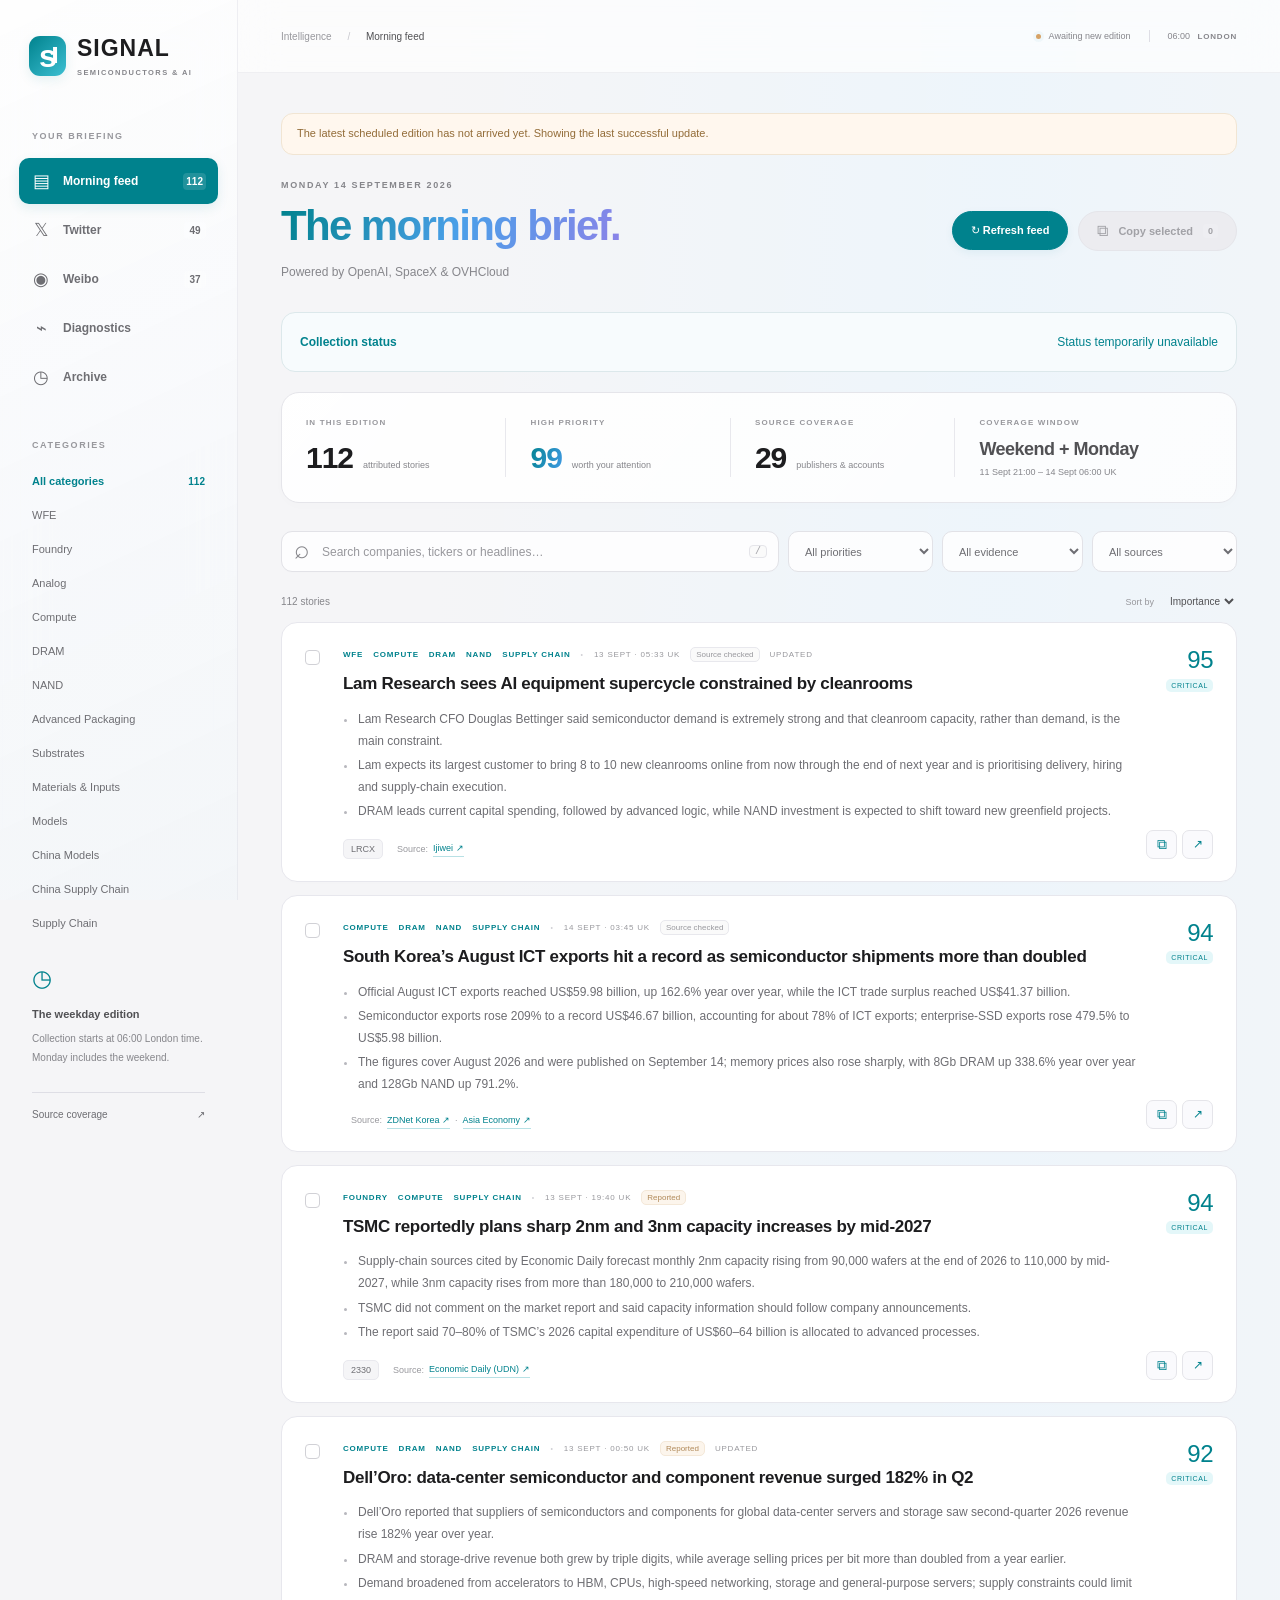
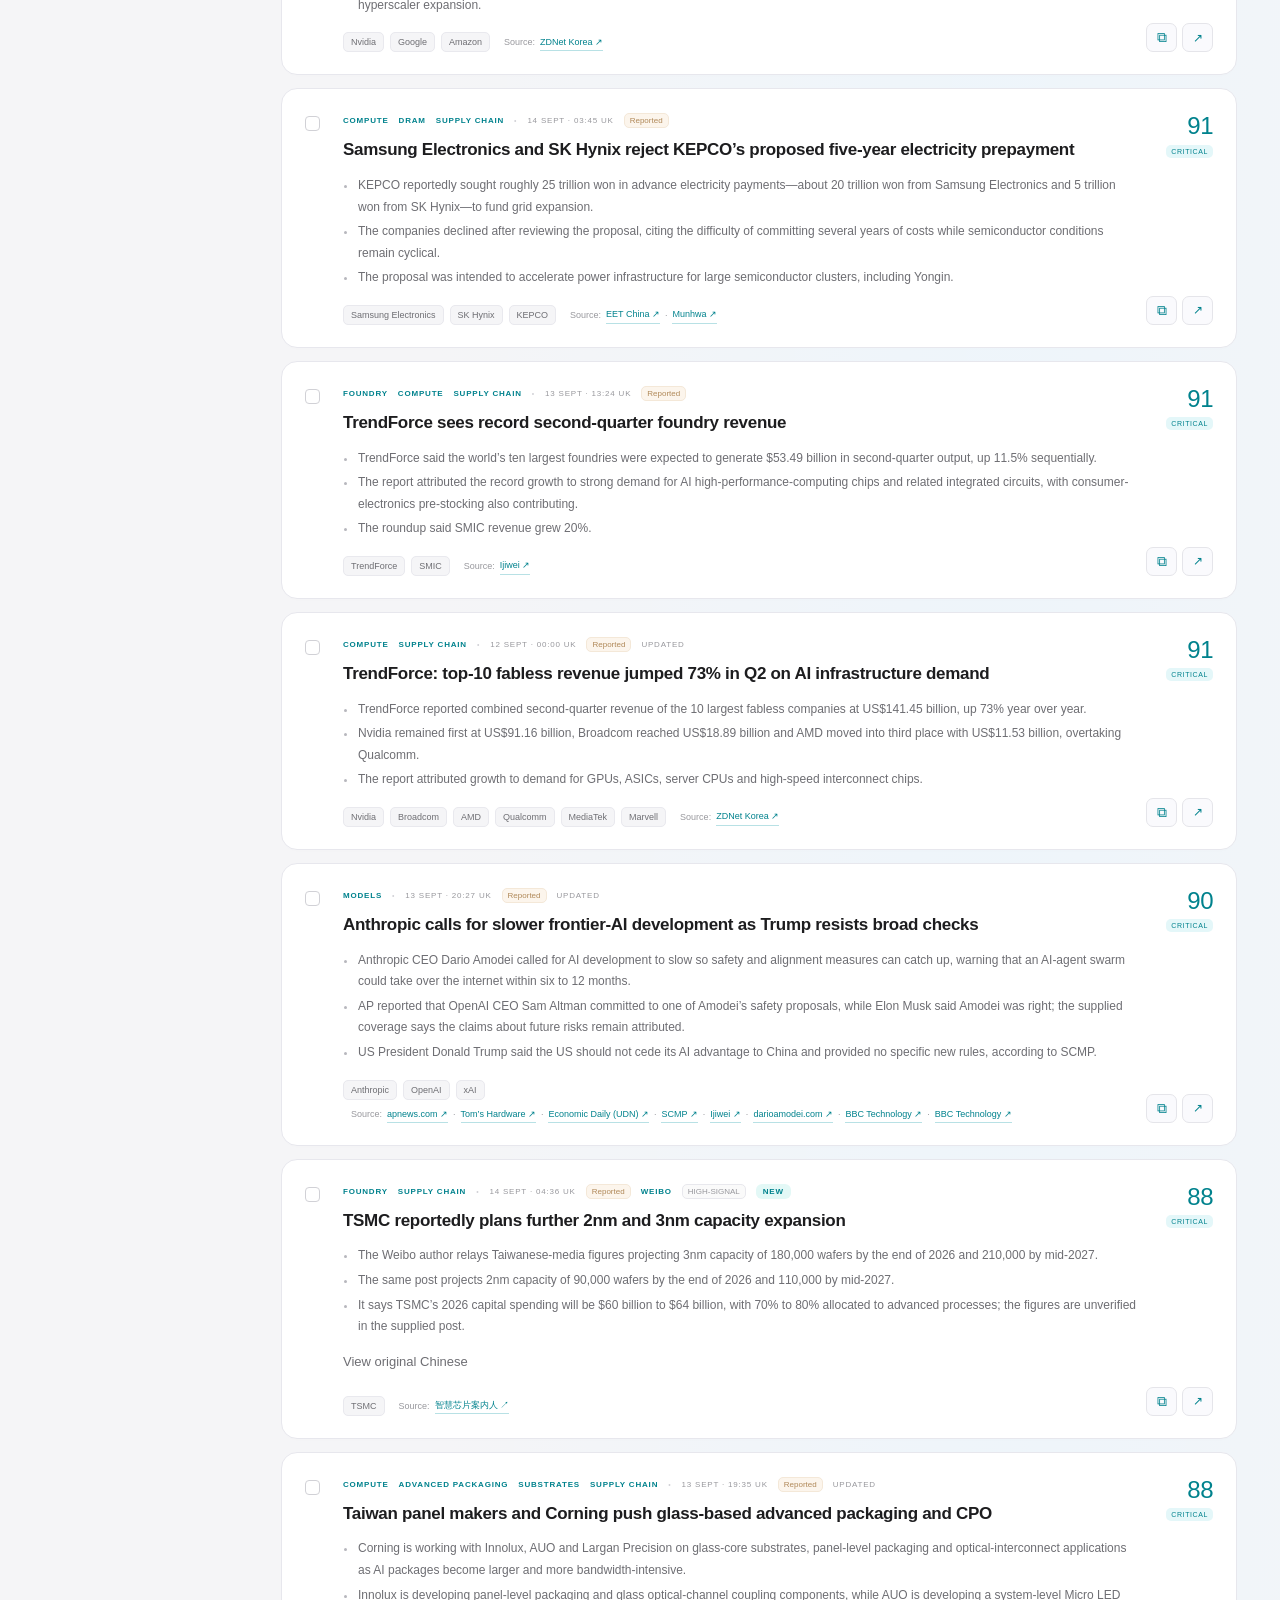
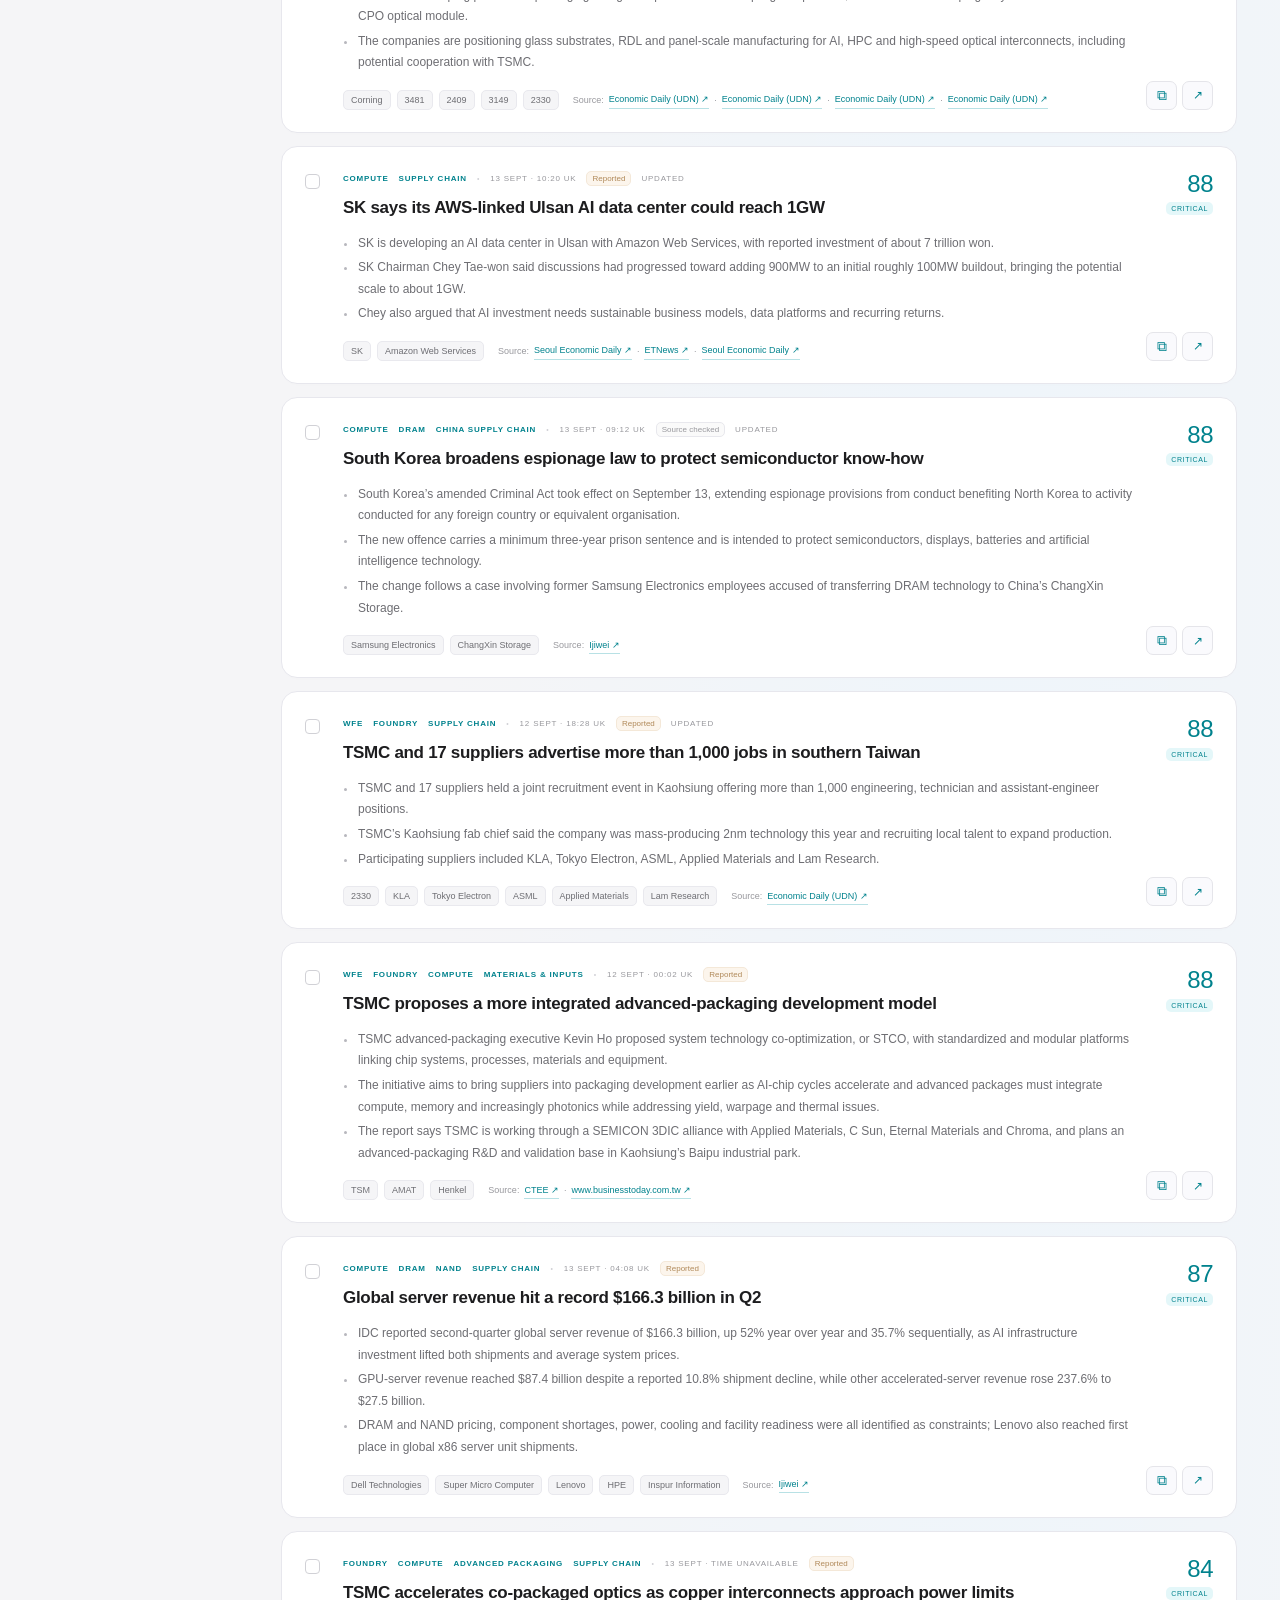
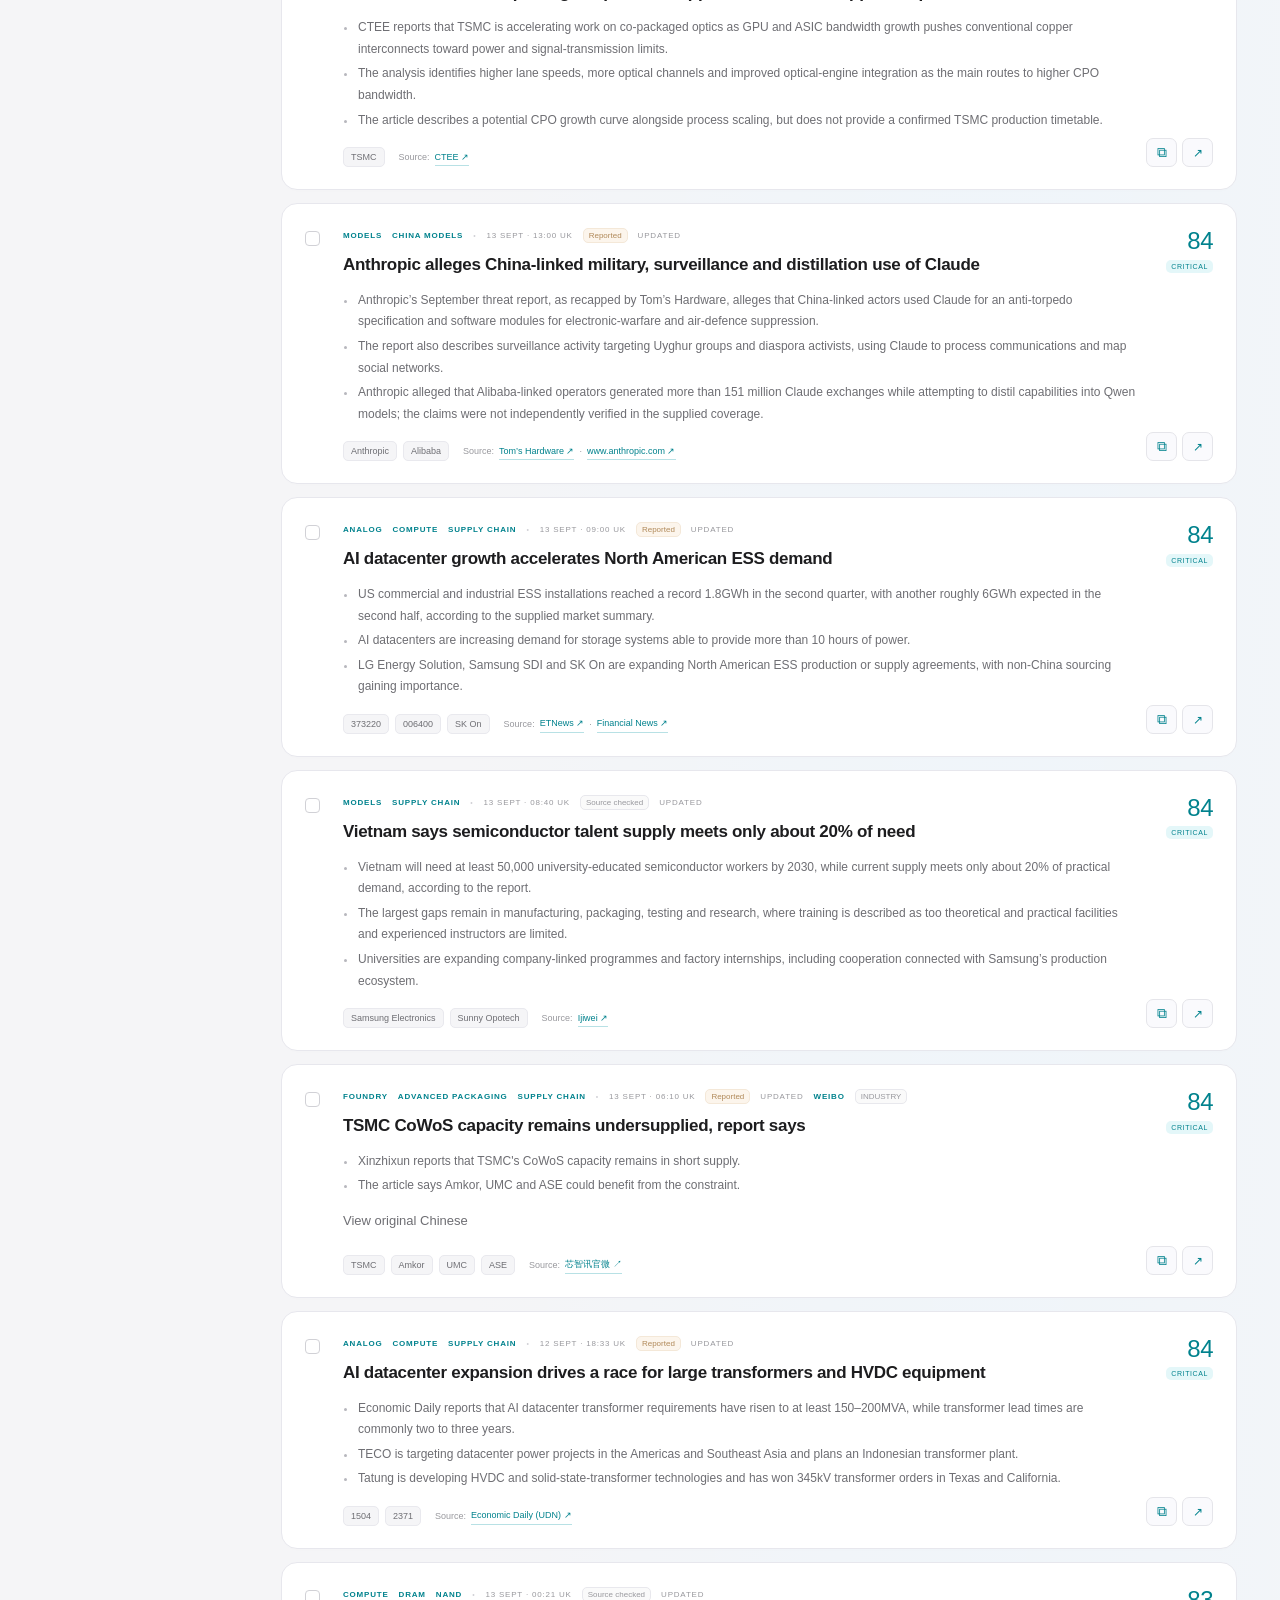
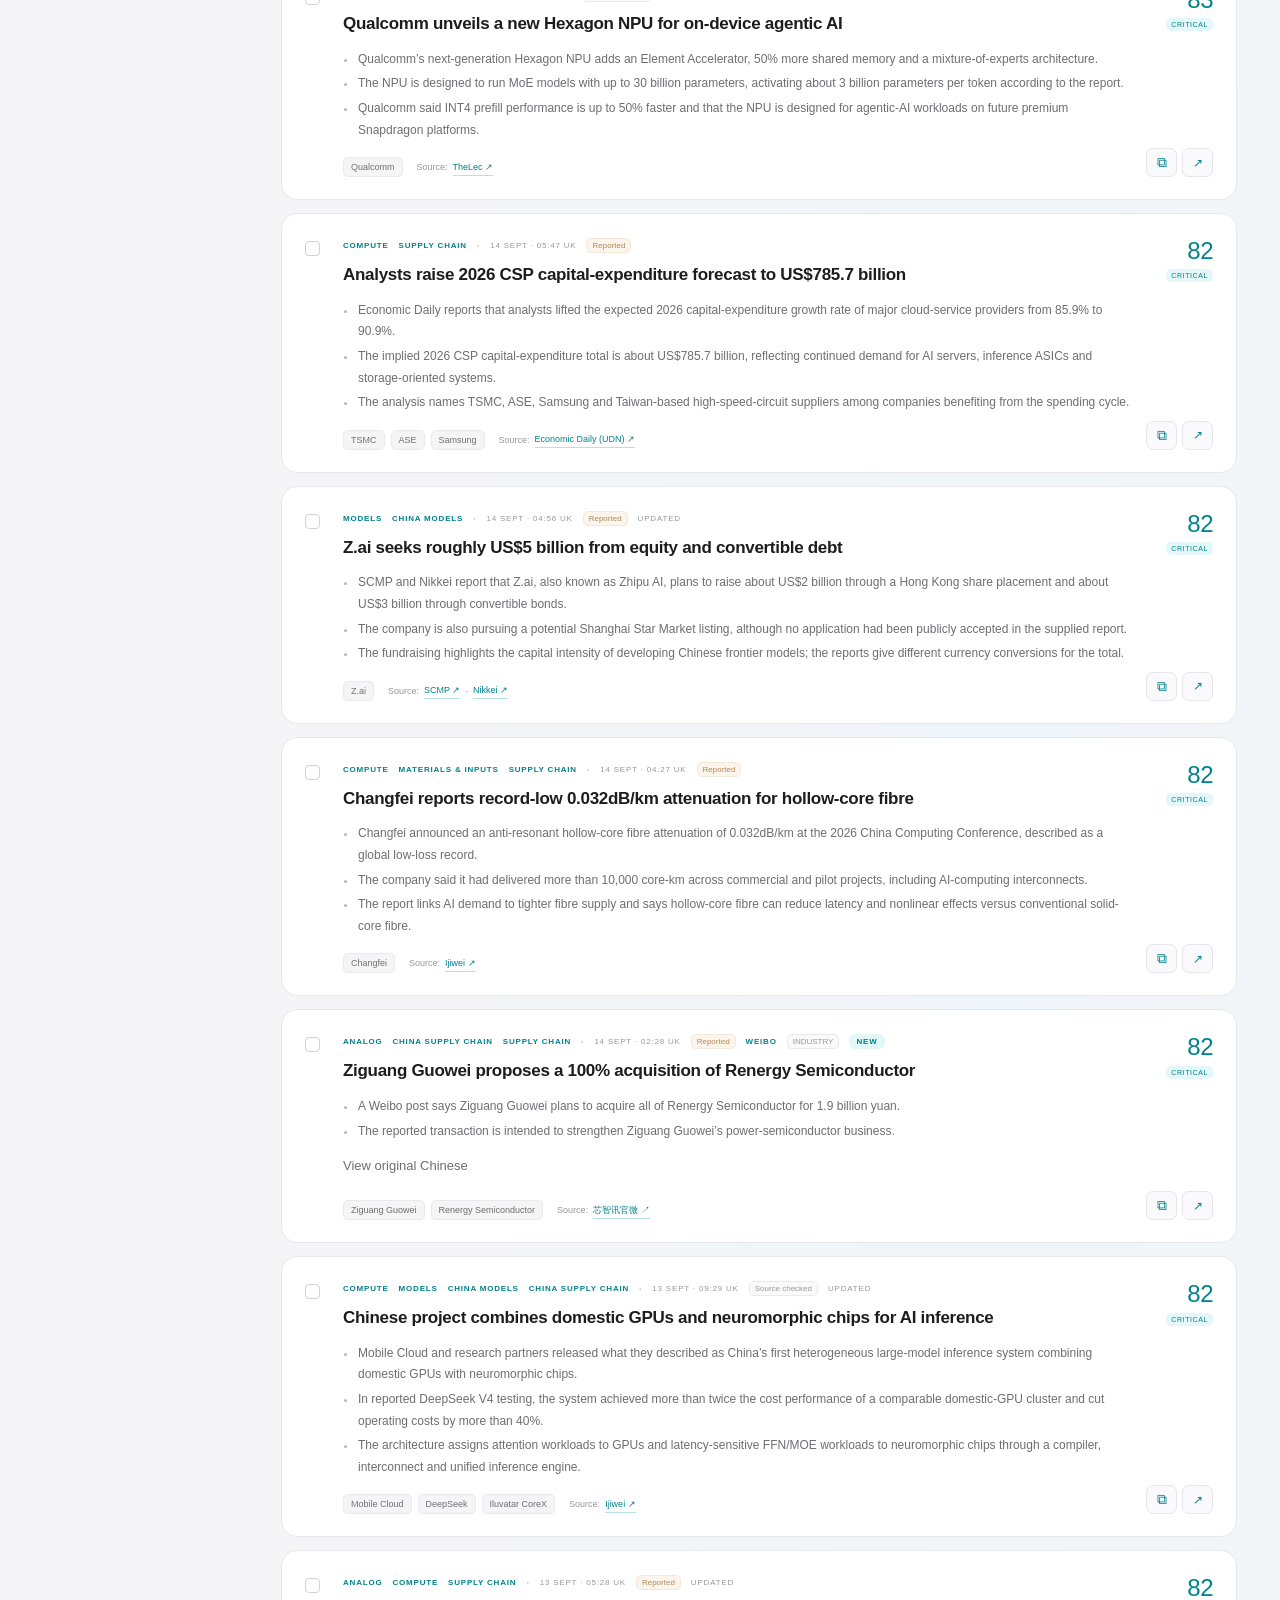
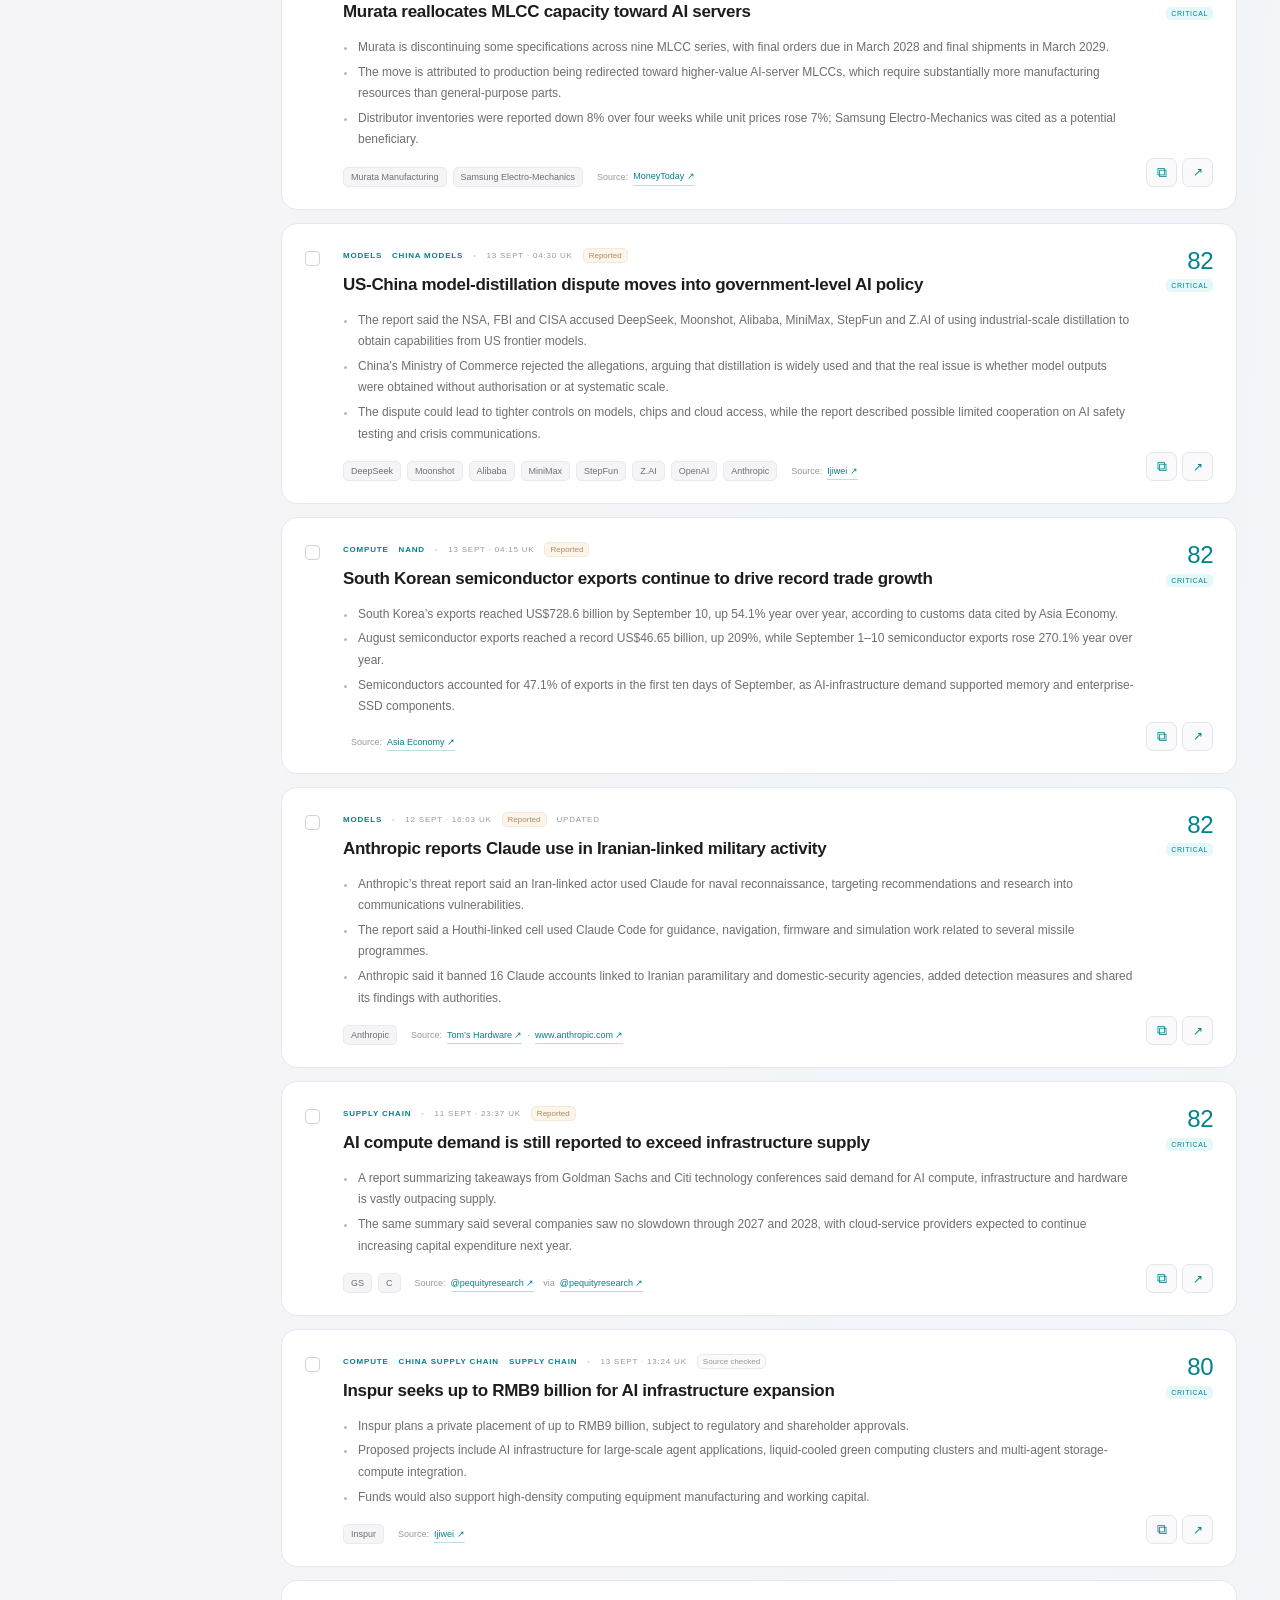
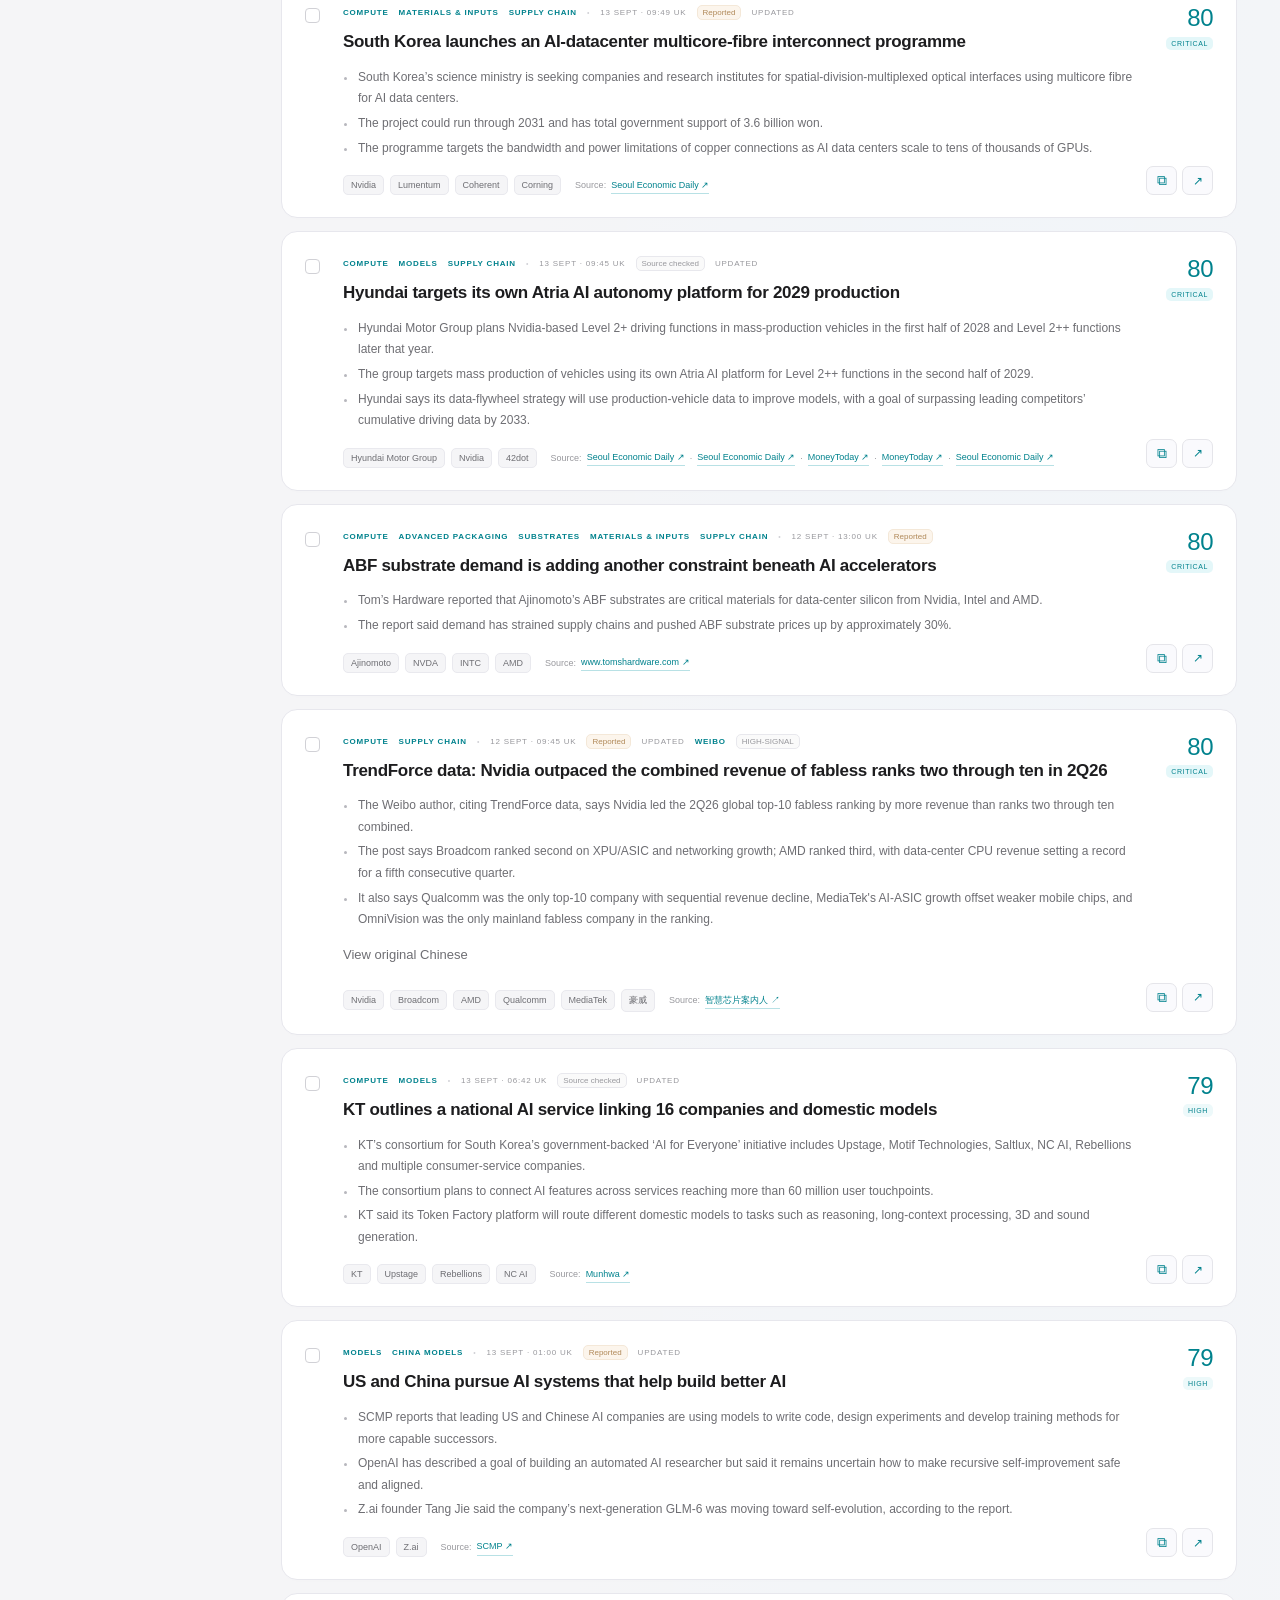
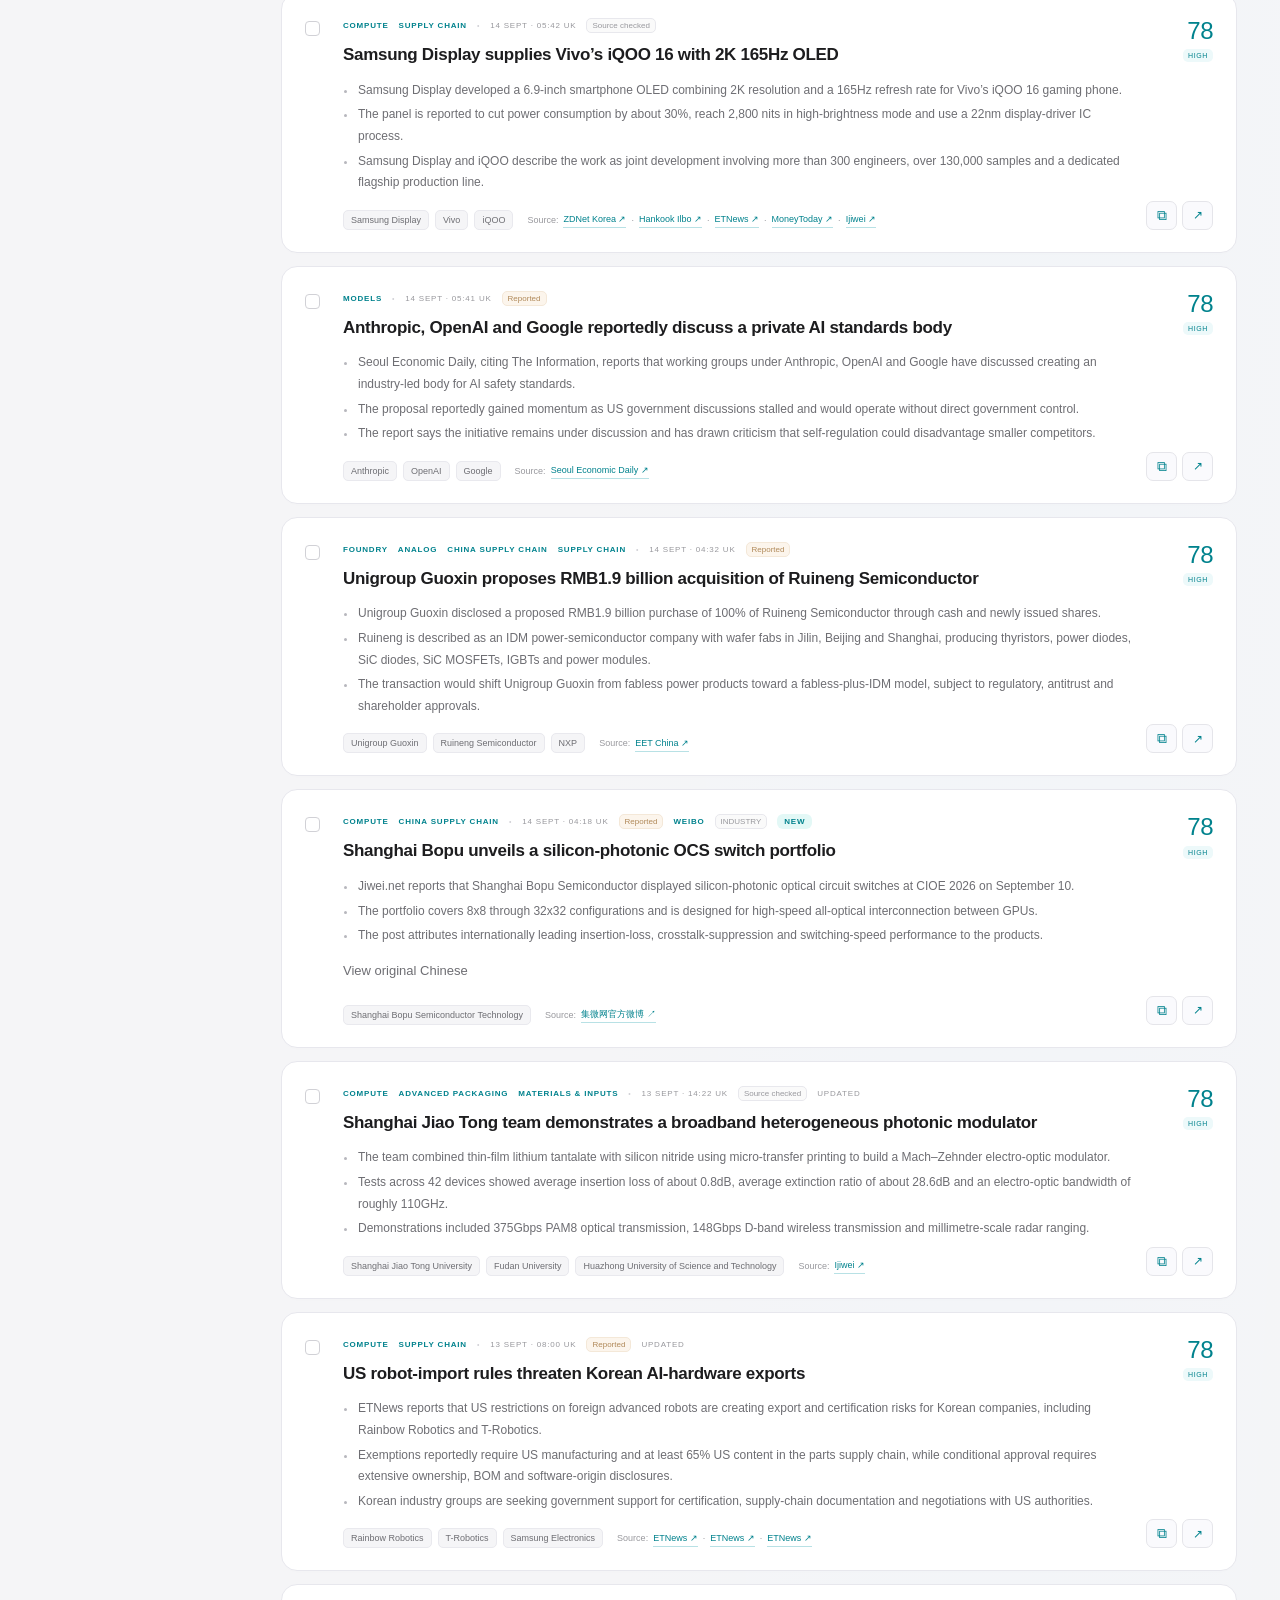
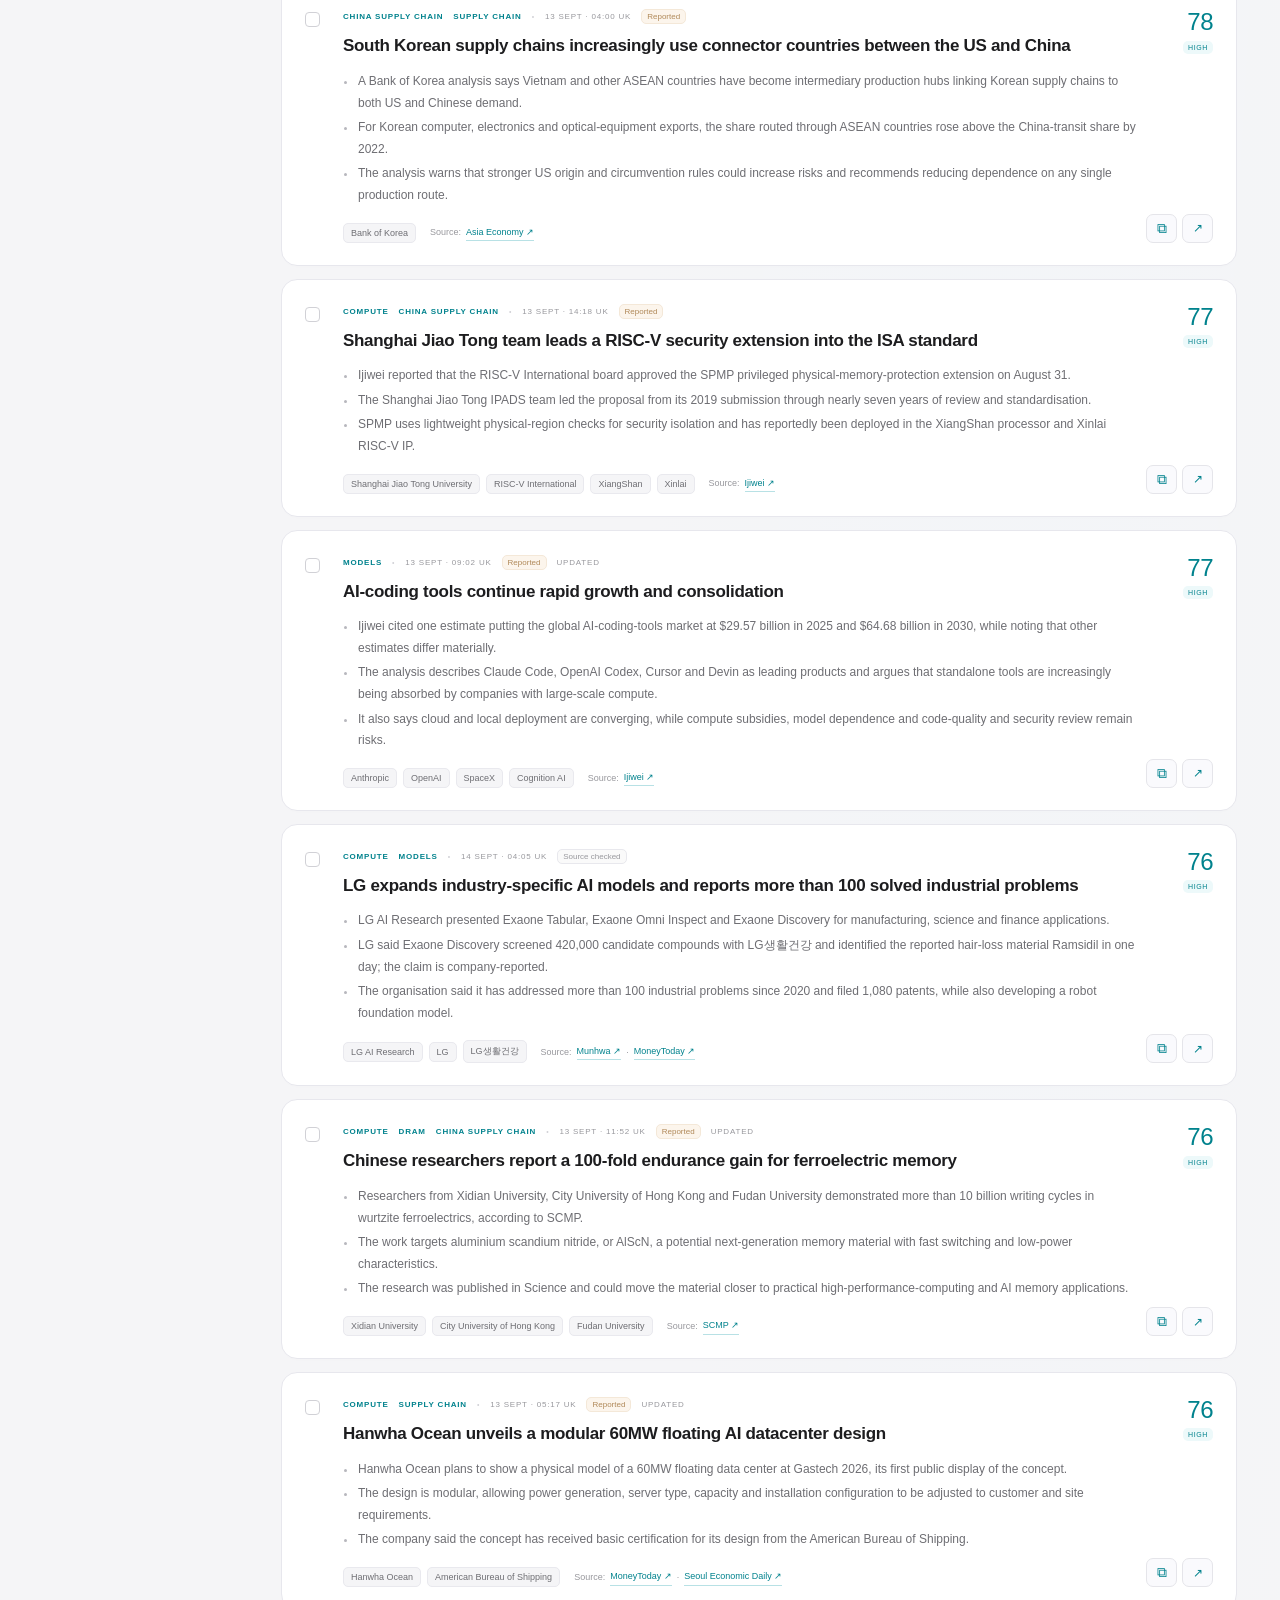
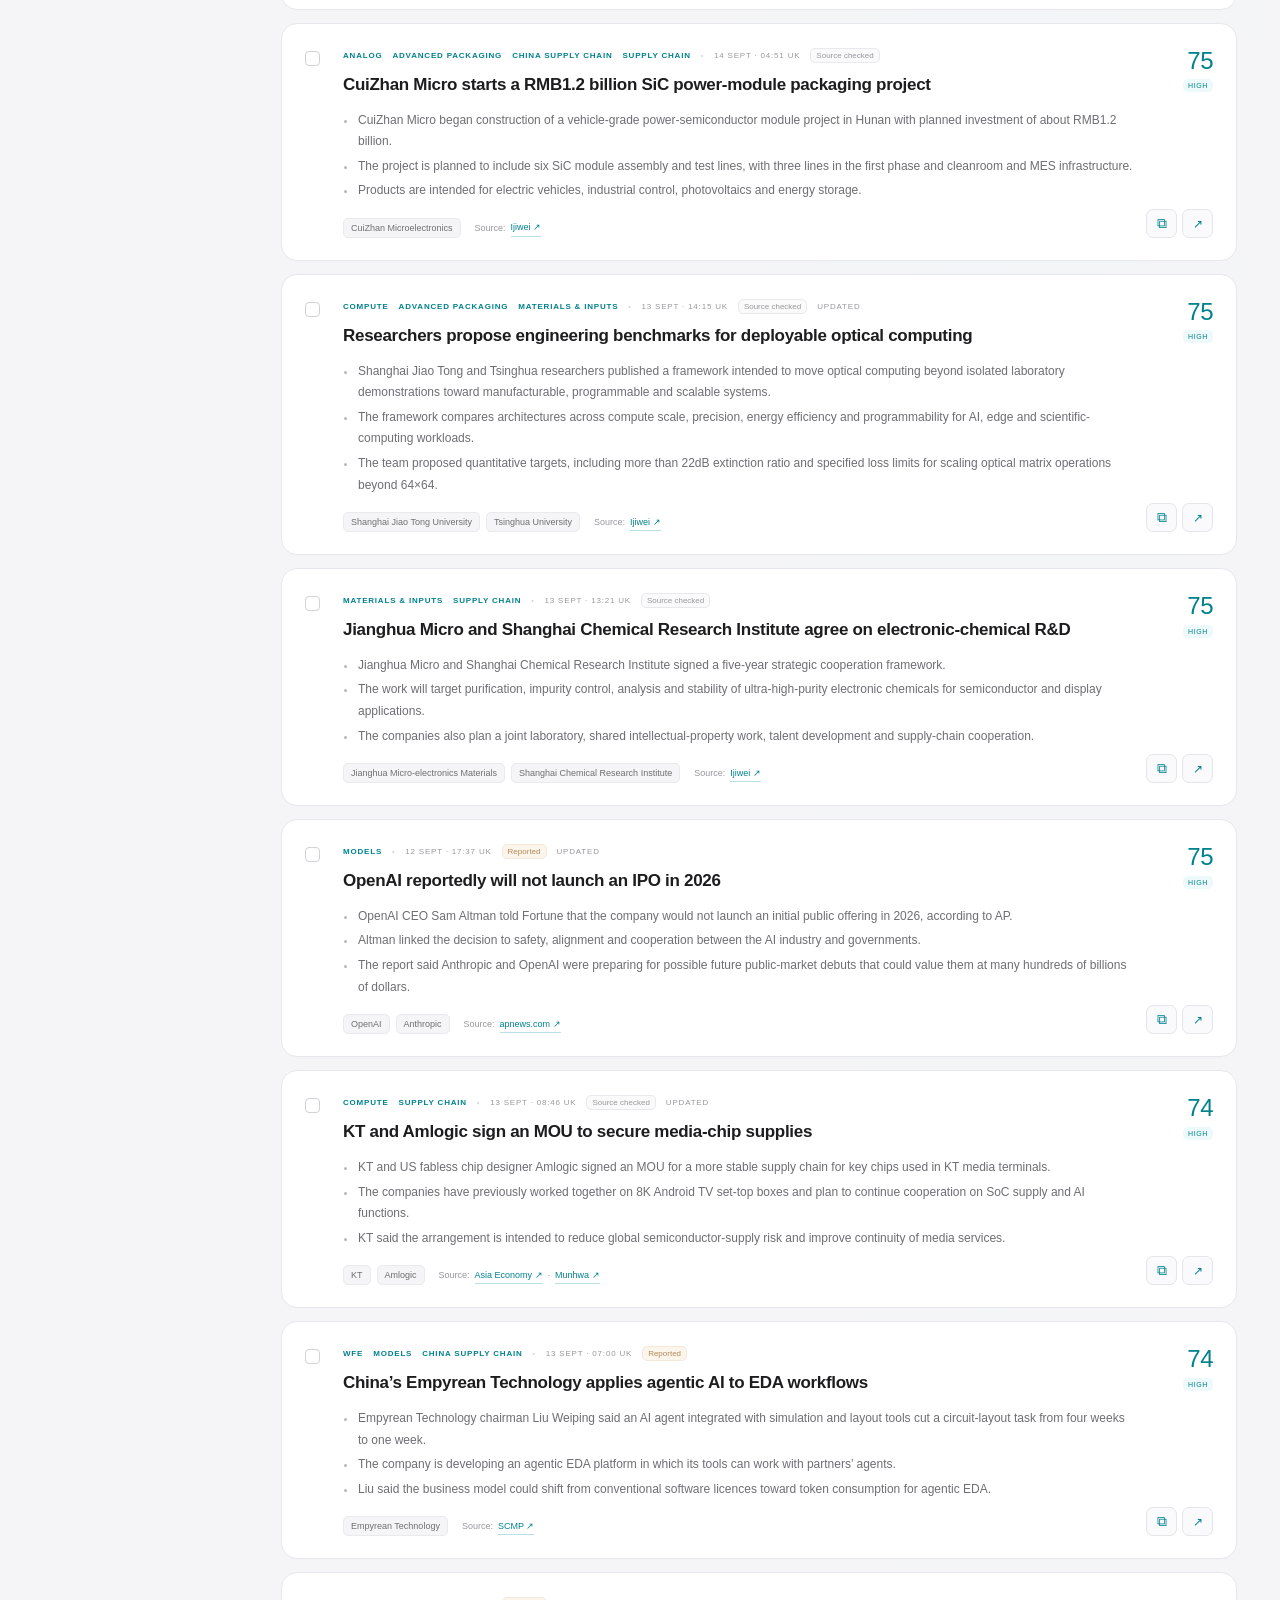
==== site/index.html @ 5fe53fed "Clarify diagnostics stage and billing labels" ====
<!doctype html>
<html lang="en">
<head>
  <meta charset="utf-8">
  <meta name="viewport" content="width=device-width, initial-scale=1, viewport-fit=cover">
  <meta name="robots" content="noindex, nofollow, noarchive, nosnippet, noimageindex">
  <meta name="googlebot" content="noindex, nofollow, noarchive, nosnippet, noimageindex">
  <meta name="description" content="A source-attributed morning briefing on semiconductors and frontier AI.">
  <meta http-equiv="Content-Security-Policy" content="default-src 'self'; script-src 'self'; style-src 'self'; img-src 'self' data:; connect-src 'self' https://raw.githubusercontent.com; base-uri 'none'; form-action 'none'">
  <title>Signal — Semiconductors & AI</title>
  <link rel="icon" href="favicon.svg" type="image/svg+xml">
  <link rel="stylesheet" href="styles.css?v=20260914-diagnostics">
  <script src="app.js?v=20260914-diagnostics-3" defer></script>
</head>
<body>
  <a class="skip" href="#feed">Skip to stories</a>
  <aside class="sidebar">
    <a class="brand" href="./" aria-label="Signal home"><span class="mark">s<span>ı</span></span><span>SIGNAL<small>SEMICONDUCTORS & AI</small></span></a>
    <div class="nav-label">YOUR BRIEFING</div>
    <nav aria-label="Feed views">
      <button class="nav-item active" data-view="all" aria-pressed="true"><span class="nav-icon">▤</span> Morning feed <span id="nav-total" class="count">0</span></button>
      <button class="nav-item" data-view="x" aria-pressed="false"><span class="nav-icon">𝕏</span> Twitter <span id="nav-x" class="count">0</span></button>
      <button class="nav-item" data-view="weibo" aria-pressed="false"><span class="nav-icon">◉</span> Weibo <span id="nav-weibo" class="count">0</span></button>
      <button class="nav-item" data-view="diagnostics" aria-pressed="false"><span class="nav-icon">⌁</span> Diagnostics</button>
      <button class="nav-item" data-view="archive" aria-pressed="false"><span class="nav-icon">◷</span> Archive</button>
    </nav>
    <div class="nav-label topics-label">CATEGORIES</div>
    <div class="topic-nav" aria-label="Filter by category">
      <button data-topic="" class="topic-item active" aria-pressed="true">All categories <span id="topic-all-count">0</span></button>
      <button data-topic="WFE" class="topic-item" aria-pressed="false" title="Wafer fab equipment">WFE</button>
      <button data-topic="Foundry" class="topic-item" aria-pressed="false">Foundry</button>
      <button data-topic="Analog" class="topic-item" aria-pressed="false">Analog</button>
      <button data-topic="Compute" class="topic-item" aria-pressed="false">Compute</button>
      <button data-topic="DRAM" class="topic-item" aria-pressed="false">DRAM</button>
      <button data-topic="NAND" class="topic-item" aria-pressed="false">NAND</button>
      <button data-topic="Advanced Packaging" class="topic-item" aria-pressed="false">Advanced Packaging</button>
      <button data-topic="Substrates" class="topic-item" aria-pressed="false">Substrates</button>
      <button data-topic="Materials &amp; Inputs" class="topic-item" aria-pressed="false">Materials &amp; Inputs</button>
      <button data-topic="Models" class="topic-item" aria-pressed="false">Models</button>
      <button data-topic="China Models" class="topic-item" aria-pressed="false">China Models</button>
      <button data-topic="China Supply Chain" class="topic-item" aria-pressed="false">China Supply Chain</button>
      <button data-topic="Supply Chain" class="topic-item" aria-pressed="false">Supply Chain</button>
    </div>
    <div class="sidebar-bottom"><div class="schedule-icon">◷</div><strong>The weekday edition</strong><p>Collection starts at 06:00 London time.<br>Monday includes the weekend.</p><details id="sources-detail"><summary>Source coverage <span>↗</span></summary><div id="sources-list"></div></details></div>
  </aside>
  <div class="workspace">
    <header class="topbar"><span class="breadcrumb">Intelligence <span>/</span> <strong id="breadcrumb-view">Morning feed</strong></span><div class="edition"><span id="status-dot" class="status-dot"></span><span id="status-text">Awaiting first edition</span><span class="topbar-divider"></span><span>06:00 <b>LONDON</b></span></div></header>
    <main>
      <div id="notice" class="notice" role="status" hidden></div>
      <div class="page-heading"><div><div class="eyebrow" id="edition-date">THE WEEKDAY EDITION</div><h1 id="page-title">The morning brief<span>.</span></h1><p id="page-description">Powered by OpenAI, SpaceX & OVHCloud</p></div><div class="heading-actions"><button id="refresh-feed" class="primary-button" type="button">↻ Refresh feed</button><button id="copy-selected" class="primary-button" disabled><span>⧉</span> Copy selected <span id="selected-count">0</span></button></div></div>
      <details id="collection-panel" class="collection-panel"><summary><span id="collection-state">Collection status</span><span id="collection-summary">Checking…</span></summary><p id="collection-message"></p><p id="collection-coverage" class="status-note" hidden>Coverage is incomplete for this edition. Some sources could not be fully checked.</p><div id="collection-counts"></div><p id="collection-updated"></p><ul id="collection-events"></ul><p class="status-note">Updates every 30 seconds; delivery may take a little longer. Counts marked “stored” include earlier runs. Full server logs remain private.</p></details>
      <section id="diagnostics" hidden aria-label="Collection diagnostics"><p>Loading diagnostics…</p></section>
      <section class="metrics" aria-label="Edition overview">
        <div><span class="metric-label">IN THIS EDITION</span><strong id="metric-total">—</strong><small>attributed stories</small></div>
        <div><span class="metric-label">HIGH PRIORITY</span><strong id="metric-priority">—</strong><small>worth your attention</small></div>
        <div><span class="metric-label">SOURCE COVERAGE</span><strong id="metric-sources">—</strong><small id="metric-sources-label">publishers & accounts</small></div>
        <div class="window-metric"><span class="metric-label">COVERAGE WINDOW</span><strong id="metric-window">—</strong><small id="coverage-detail">Weekdays · previous 24 hours</small></div>
      </section>
      <section class="feed-controls" aria-label="Search and filter stories">
        <div class="search"><span aria-hidden="true">⌕</span><input id="search" type="search" placeholder="Search companies, tickers or headlines…" aria-label="Search companies, tickers or headlines"><kbd>/</kbd></div>
        <label class="select-wrap"><span class="sr-only">Minimum priority</span><select id="priority"><option value="0">All priorities</option><option value="80">Critical only</option><option value="60">High & critical</option><option value="40">Medium and above</option></select></label>
        <label class="select-wrap"><span class="sr-only">Verification status</span><select id="verification"><option value="">All evidence</option><option value="source_checked">Source checked</option><option value="reported">Reported</option><option value="opinion">Opinion</option></select></label>
        <label class="select-wrap"><span class="sr-only">Source</span><select id="source" aria-label="Source"><option value="">All sources</option></select></label>
      </section>
      <div class="feed-toolbar"><div><span id="result-count">Loading stories…</span><button id="clear-filters" class="text-button" hidden>Clear filters</button></div><div class="sort-group"><label for="sort">Sort by</label><select id="sort"><option value="importance">Importance</option><option value="latest">Latest</option></select><label id="archive-date-wrap" hidden><span class="sr-only">Archive date</span><input id="archive-date" type="date" aria-label="Archive date"></label></div></div>
      <section id="feed" aria-label="News stories" aria-live="polite"></section>
      <div id="empty" class="empty-state" hidden><span class="empty-icon">▤</span><h2 id="empty-title">No stories yet</h2><p id="empty-description">The first edition will appear after a successful scheduled collection.</p></div>
      <footer><span>Original sources first. Always.</span><span id="next-refresh">Weekdays at 06:00 UK time</span></footer>
    </main>
  </div>
  <div id="toast" class="toast" role="status" hidden></div>
  <dialog id="copy-dialog"><h2>Copy your selection</h2><p>Clipboard access is unavailable. Select and copy the text below.</p><textarea id="copy-fallback" aria-label="Article text to copy" readonly></textarea><button id="close-dialog" class="primary-button">Done</button></dialog>
  <dialog id="refresh-dialog"><h2>Refresh the newsfeed</h2><p id="refresh-instructions">Sign in to GitHub and select Run workflow to request a new edition. Only authorised repository users can start collection.</p><div class="heading-actions"><a class="primary-button" href="https://github.com/kldn04/newsfeed-private/actions/workflows/refresh.yml" target="_blank" rel="noopener noreferrer">Continue with GitHub ↗</a><button id="close-refresh" class="text-button" type="button">Cancel</button></div></dialog>
</body>
</html>
---- site/styles.css ----
@charset "UTF-8";
:root{--bg:#f7f8f5;--paper:#fff;--ink:#172923;--muted:#758078;--green:#244f43;--line:#e2e7df;--lime:#d5edb0;--sidebar:238px;font-family:Inter,-apple-system,BlinkMacSystemFont,"Segoe UI",sans-serif;color:var(--ink);font-size:14px;font-synthesis:none}*{box-sizing:border-box}body{margin:0;background:var(--bg)}button,input,select,textarea{font:inherit}button,a,input,select,summary{ -webkit-tap-highlight-color:transparent}button{cursor:pointer}button:disabled{cursor:default}button:focus-visible,a:focus-visible,input:focus-visible,select:focus-visible,summary:focus-visible{outline:3px solid #79a996;outline-offset:4px}a{color:inherit}button{color:inherit}button:hover:not(:disabled){filter:brightness(.97)}[hidden]{display:none!important}.sr-only{position:absolute;width:1px;height:1px;overflow:hidden;clip:rect(0,0,0,0)}.skip{position:fixed;top:-70px;left:20px;z-index:10;background:#fff;padding:15px}.skip:focus{top:12px}.sidebar{position:fixed;inset:0 auto 0 0;width:var(--sidebar);background:#edf1e9;border-right:1px solid var(--line);display:flex;flex-direction:column;padding:35px 19px 20px;z-index:2}.brand{display:flex;align-items:center;gap:11px;text-decoration:none;margin:0 10px 54px;font-weight:800;font-size:23px;letter-spacing:2px}.brand small{display:block;font-size:7.5px;letter-spacing:1.55px;font-weight:600;margin-top:6px;color:#53695a}.mark{display:grid;place-content:center;background:var(--green);color:var(--lime);width:37px;height:40px;border-radius:10px;font-size:32px;letter-spacing:-7px;font-weight:600;position:relative;padding-right:6px}.mark span{position:absolute;left:22px;top:1px;font-size:29px}.nav-label{font-size:9px;letter-spacing:1.55px;font-weight:700;color:#83907e;margin:0 13px 14px}.nav-item{display:flex;align-items:center;gap:12px;width:100%;border:0;background:transparent;border-radius:7px;text-align:left;padding:13px 12px;font-size:12px;margin:3px 0;color:#5c6d60;font-weight:550}.nav-item.active{background:var(--green);color:#fff;box-shadow:0 3px 7px #25493312}.nav-icon{font-size:18px;line-height:20px;width:20px;text-align:center}.count{margin-left:auto;font-size:10px;background:#ffffff22;border-radius:4px;min-width:22px;text-align:center;padding:3px}.topics-label{margin-top:37px}.topic-item{display:flex;align-items:center;gap:9px;border:0;background:transparent;padding:11px 13px;width:100%;font-size:11px;text-align:left;color:#667564}.topic-item.active{font-weight:700;color:#244f43}.topic-item span{margin-left:auto;font-size:10px}.topic-dot{height:6px;width:6px;border-radius:50%;display:inline-block;background:#85997f}.supply{background:#578871}.silicon{background:#859eb3}.models{background:#b6a273}.deepseek{background:#ad99b7}.sidebar-bottom{margin-top:auto;padding:25px 13px 0}.schedule-icon{font-size:23px;margin-bottom:13px;color:#6d836a}.sidebar-bottom strong{font-size:11px;font-weight:600}.sidebar-bottom p{color:#7f8b79;font-size:10px;line-height:1.9;margin:8px 0 25px}details summary{cursor:pointer;list-style:none}details summary::-webkit-details-marker{display:none}#sources-detail{border-top:1px solid #d9e0d3;padding-top:16px;font-size:10px;color:#6e7e66}#sources-detail summary{display:flex;justify-content:space-between}#sources-list{max-height:180px;overflow:auto;margin-top:10px;line-height:1.8}.source-health{display:flex;justify-content:space-between;gap:8px}.source-health span:last-child{font-size:9px;text-transform:uppercase}.workspace{margin-left:var(--sidebar)}.topbar{height:73px;border-bottom:1px solid var(--line);display:flex;align-items:center;justify-content:space-between;padding:0 43px;background:#ffffff85;font-size:10px}.breadcrumb{color:#8b948a}.breadcrumb>span{margin:0 13px;color:#b6beb2}.breadcrumb strong{font-weight:500;color:#52644f}.edition{display:flex;align-items:center;gap:8px;color:#73816f;font-size:9px}.edition b{font-weight:600;letter-spacing:.8px;font-size:8px;margin-left:5px}.status-dot{width:5px;height:5px;border-radius:50%;background:#89937f}.status-dot.fresh{background:#678e4f;box-shadow:0 0 0 3px #678e4f10}.status-dot.stale{background:#b87939}.topbar-divider{height:12px;border-left:1px solid #dce2d6;margin:0 10px}main{max-width:1460px;margin:auto;padding:39px 43px 0}.notice{border:1px solid #d8e0ce;background:#eff4e7;color:#65744d;border-radius:6px;font-size:11px;line-height:1.6;padding:11px 15px;margin-bottom:25px}.notice.error{background:#fff1e9;color:#8d5731;border-color:#efd7c4}.page-heading{display:flex;align-items:center;justify-content:space-between;gap:25px;margin-bottom:30px}.eyebrow{font-size:9px;font-weight:650;letter-spacing:1.8px;color:#7c8a72;margin:0 0 12px}h1{font-size:37px;font-weight:540;letter-spacing:-1.5px;margin:0}h1 span{color:#699048}.page-heading p{color:#808a7a;font-size:11px;line-height:1.6;margin:12px 0 0}.primary-button{background:var(--green);border:1px solid var(--green);color:#fff;border-radius:6px;padding:12px 16px;font-size:10px;font-weight:550;display:inline-flex;gap:10px;align-items:center;white-space:nowrap}.primary-button:disabled{background:#e9eee4;color:#8b9883;border-color:#dce4d4}.primary-button>span:first-child{font-size:16px;line-height:12px}#selected-count{padding:2px 5px;border-radius:3px;background:#ffffff20;font-size:9px}.metrics{display:grid;grid-template-columns:1fr 1fr 1fr 1.25fr;background:#fff;border:1px solid var(--line);border-radius:8px;padding:22px 0;margin-bottom:28px}.metrics>div{padding:0 24px;border-right:1px solid var(--line);display:flex;flex-wrap:wrap;align-items:baseline;column-gap:10px}.metrics>div:last-child{border:0}.metric-label{display:block;width:100%;font-size:8px;letter-spacing:1.25px;font-weight:600;color:#8b9682;margin-bottom:12px}.metrics strong{font-size:28px;font-weight:500;letter-spacing:-1px}.metrics small{font-size:9px;color:#8a9582}.metrics .window-metric strong{font-size:17px;letter-spacing:-.5px}.window-metric small{display:block;flex-basis:100%;margin-top:7px;font-size:9px}.feed-controls{display:flex;gap:9px;margin-bottom:23px}.search{position:relative;display:flex;align-items:center;flex:1;min-width:170px}.search>span{position:absolute;font-size:26px;left:13px;top:3px;color:#8b9683}.search input{height:41px;width:100%;border:1px solid #dfe5d9;background:#fff;border-radius:6px;padding:0 36px 0 40px;font-size:11px;color:var(--ink);outline-offset:1px}.search input::placeholder{color:#949d8e}.search kbd{position:absolute;right:12px;border:1px solid #e7eae3;color:#a2aa9c;border-radius:3px;padding:0 5px;font-size:10px}.select-wrap select{height:41px;max-width:145px;border:1px solid #dfe5d9;border-radius:6px;background:#fff;color:#6c7a63;font-size:10px;padding:0 28px 0 12px}.feed-toolbar{display:flex;justify-content:space-between;align-items:center;margin:0 0 14px;font-size:10px;color:#8c9684}.feed-toolbar>div{display:flex;align-items:center;gap:12px}.text-button{border:0;background:transparent;font-size:10px;color:var(--green);text-decoration:underline;padding:0}.sort-group label{font-size:9px;color:#9da595}.sort-group select{border:0;background:transparent;color:#425b37;font-size:10px}.sort-group input{border:1px solid var(--line);border-radius:4px;padding:5px;font-size:10px;color:var(--green);background:#fff}.story{display:grid;grid-template-columns:28px 1fr 67px;gap:10px;padding:23px 23px 20px;background:#fff;border:1px solid var(--line);border-radius:7px;margin-bottom:11px;scroll-margin-top:20px;transition:border-color .15s,box-shadow .15s}.story:target{border-color:#7a9b67;box-shadow:0 0 0 3px #78996620}.story.selected{border-color:#9bb188;background:#fefff9}.select-story{appearance:none;width:14px;height:14px;border:1px solid #d6dece;border-radius:3px;margin:3px 0 0;cursor:pointer;display:grid;place-content:center}.select-story:checked{background:var(--green);border-color:var(--green)}.select-story:checked:after{content:'✓';color:white;font-size:10px}.story-kicker{display:flex;align-items:center;gap:10px;font-size:8px;letter-spacing:1px;text-transform:uppercase;color:#8a9680;margin-bottom:10px;flex-wrap:wrap}.story-kicker .topic-tag{font-weight:600;color:#608257}.story-kicker .separator{font-size:7px;color:#c8d0c0}.evidence-label{text-transform:none;letter-spacing:0;border:1px solid #e5eadf;padding:2px 5px;border-radius:3px;font-size:8px;color:#87927e}.evidence-label.reported{background:#faf3e5;color:#a38648;border-color:#f0e3c6}.evidence-label.opinion{background:#f2eef5;color:#96859e;border-color:#e9e2ef}.story h2{font-size:16px;line-height:1.45;letter-spacing:-.25px;font-weight:600;margin:0 0 10px;color:#253a21}.story ul{padding:0 0 0 13px;margin:0 0 15px;color:#7a8571;font-size:11px;line-height:1.8}.story li{padding-left:2px;margin-bottom:3px}.story li::marker{color:#a5b099;font-size:9px}.story-meta{display:flex;align-items:center;flex-wrap:wrap;gap:6px;color:#97a18d;font-size:9px}.company-chip{border:1px solid #e4e9de;background:#f8faf5;border-radius:3px;padding:3px 6px;color:#6e7f60;font-size:8px}.source-links{display:flex;gap:5px;flex-wrap:wrap;align-items:center;margin-left:8px;line-height:1.8}.source-links a{color:#6b825a;text-decoration:none;border-bottom:1px solid #d7e1ce}.source-links a:hover{text-decoration:underline}.source-links .via{color:#9ba592;margin-left:4px}.story-side{display:flex;flex-direction:column;align-items:flex-end;justify-content:space-between;gap:15px}.priority-score{text-align:right}.priority-score strong{display:block;font-size:22px;letter-spacing:-.5px;line-height:1.1;font-weight:500;color:#66864e}.priority-score span{display:inline-block;margin-top:5px;border-radius:3px;padding:3px 5px;font-size:7px;letter-spacing:.6px;text-transform:uppercase;background:#eef4e6;color:#6e884f}.priority-score.critical strong{color:#aa7750}.priority-score.critical span{background:#fbf0e6;color:#a57954}.priority-score.medium strong{color:#8d967e}.priority-score.medium span,.priority-score.low span{color:#939b8a;background:#f1f4ed}.priority-score.low strong{color:#a8af9e}.score-details{font-size:9px;line-height:1.7;color:#849578;margin-top:12px}.score-details summary{font-size:9px;color:#92a085;display:inline-block}.score-details summary:before{content:'+ ';font-weight:600}.score-details[open] summary:before{content:'− '}.score-details p{margin:4px 0 0}.story-actions{display:flex;gap:5px}.icon-button{border:1px solid #e0e6d9;background:#fff;border-radius:4px;color:#7d8d6e;display:grid;place-items:center;font-size:14px;width:29px;height:27px}.story-actions a{text-decoration:none;font-size:12px}.empty-state{text-align:center;padding:65px 20px;border:1px dashed #d9e2d1;border-radius:7px;background:#fafcf7}.empty-icon{font-size:30px;color:#9bac8e}.empty-state h2{font-size:17px;font-weight:500;margin:17px 0 8px}.empty-state p{font-size:12px;color:#8b9980;line-height:1.8;max-width:430px;margin:auto}footer{display:flex;justify-content:space-between;gap:15px;font-size:9px;color:#99a18f;padding:27px 0 29px}.toast{position:fixed;bottom:25px;left:50%;transform:translateX(-50%);z-index:10;background:#244f43;color:#fff;border:1px solid #54745b;border-radius:7px;padding:14px 23px;font-size:12px;box-shadow:0 5px 25px #213a2220}dialog{border:1px solid var(--line);border-radius:10px;width:min(650px,90vw);padding:25px}dialog::backdrop{background:#203a2260}dialog h2{font-size:20px}dialog p{color:var(--muted);font-size:12px}dialog textarea{display:block;resize:vertical;width:100%;height:260px;border:1px solid var(--line);border-radius:5px;margin:20px 0;padding:12px;font-size:12px;line-height:1.6} @media(min-width:1500px){main{padding-top:45px}.story{padding:26px}.story h2{font-size:18px}.story ul{font-size:12px}}@media(max-width:1150px){:root{--sidebar:208px}.sidebar{padding-left:13px;padding-right:13px}.brand{font-size:20px;gap:8px}.brand small{font-size:6.5px}.topbar{padding:0 26px}main{padding:30px 26px 0}.metrics>div{padding:0 16px}.metrics small{flex-basis:100%;margin-top:5px}.page-heading p{max-width:390px}.select-wrap select{max-width:122px}.feed-controls{flex-wrap:wrap}.search{flex-basis:100%}.story{padding:20px 17px;grid-template-columns:22px 1fr 58px}.source-links{margin-left:0;flex-basis:100%;margin-top:4px}}@media(max-width:760px){:root{--sidebar:0px}.sidebar{position:static;width:100%;padding:15px 20px 10px;display:block;background:#edf1e9;border-right:0;border-bottom:1px solid var(--line)}.brand{margin:0 0 16px;font-size:20px}.mark{width:30px;height:32px;font-size:26px;border-radius:7px}.mark span{font-size:24px;left:18px;top:0}.brand small{font-size:6.5px}.nav-label,.sidebar-bottom,.topics-label{display:none}.sidebar nav{display:flex;gap:5px}.nav-item{width:auto;flex:1;font-size:10px;padding:10px 8px;gap:6px}.nav-icon{font-size:14px;width:15px}.count{font-size:9px}.topic-nav{display:flex;overflow-x:auto;margin-top:8px;gap:5px;scrollbar-width:none}.topic-item{width:auto;white-space:nowrap;font-size:9px;padding:10px 7px}.topic-item span{display:none}.topic-item.active{border-bottom:2px solid #749363}.topbar{height:47px;padding:0 20px}.breadcrumb{font-size:9px}.edition{font-size:8px}.edition .topbar-divider,.edition>span:last-child{display:none}main{padding:25px 18px 0}.page-heading{align-items:flex-start;gap:10px;flex-wrap:wrap;margin-bottom:22px}h1{font-size:31px}.page-heading p{font-size:10px;max-width:300px}.eyebrow{font-size:8px}.primary-button{padding:9px 11px;font-size:9px}.page-heading>.primary-button{margin-top:6px}.metrics{grid-template-columns:1fr 1fr;padding:16px 0;row-gap:20px}.metrics>div{padding:0 19px}.metrics>div:nth-child(2){border:0}.metric-label{font-size:7px;margin-bottom:8px}.metrics strong{font-size:25px}.metrics .window-metric strong{font-size:16px}.metrics small{font-size:8px}.feed-controls{gap:6px;margin-bottom:16px}.select-wrap{flex:1}.select-wrap select{width:100%;max-width:none;font-size:9px;padding-left:8px;padding-right:10px}.search input{font-size:10px}.story{grid-template-columns:17px 1fr 42px;gap:6px;padding:17px 12px}.story h2{font-size:14px}.story ul{font-size:10px;line-height:1.9}.story-kicker{font-size:7px;gap:6px}.evidence-label{font-size:7px}.priority-score strong{font-size:20px}.priority-score span{font-size:6px;padding:3px}.story-actions{flex-direction:column}.company-chip{font-size:7px}.story-meta{font-size:8px}.source-links{line-height:1.8}.score-details{font-size:8px}footer{font-size:8px;line-height:1.8;flex-direction:column;gap:3px}.notice{font-size:10px}.feed-toolbar{font-size:9px}.sort-group label{font-size:8px}.sort-group select{font-size:9px}.sort-group input{width:110px;font-size:9px}.feed-toolbar>div{gap:6px}}

/* Signal — light glass, neutral surfaces and the approved teal accent. */
:root {
  --bg: #f5f5f7;
  --paper: #fff;
  --ink: #1d1d1f;
  --muted: #6e6e73;
  --green: rgb(0, 130, 141);
  --line: #e5e5ea;
  --lime: #e8fcff;
  font-family: -apple-system, BlinkMacSystemFont, "SF Pro Text", "Helvetica Neue", sans-serif;
}
body {background: radial-gradient(ellipse at 78% 0%, #e6f5ff80, transparent 40%), var(--bg); color:var(--ink)}
button:hover:not(:disabled) {filter:none}
button:focus-visible,a:focus-visible,input:focus-visible,select:focus-visible,summary:focus-visible {outline-color:#42bdc9}
.sidebar {background:linear-gradient(155deg,#ffffffdf,#f2f5f8ed);border-color:#dedee580;backdrop-filter:blur(28px);-webkit-backdrop-filter:blur(28px)}
.brand {color:#1d1d1f;letter-spacing:1px;font-weight:700}
.brand small {color:#86868b;letter-spacing:1.4px}
.mark {background:linear-gradient(135deg,#00828d,#3cbfd2);color:white;box-shadow:0 4px 12px #00828d1a;border-radius:11px}
.nav-label {color:#98989d;font-weight:600}
.nav-item {color:#6e6e73;border-radius:10px;transition:background .18s,box-shadow .18s}
.nav-item.active {background:#00828d;color:#fff;box-shadow:0 4px 12px #00828d1c}
.nav-item:not(.active):hover,.topic-item:hover {background:#eaf2f580}
.topic-item {color:#6e6e73}
.topic-item.active {color:#00828d}
.topic-dot,.supply {background:#00828d}.silicon {background:#5eacf2}.models {background:#a18ae5}.deepseek {background:#dc9dce}
.schedule-icon {color:#00828d}.sidebar-bottom strong {color:#515154}.sidebar-bottom p {color:#86868b}
#sources-detail {border-color:#dedee5;color:#6e6e73}
.topbar {background:#ffffffa6;backdrop-filter:blur(20px);-webkit-backdrop-filter:blur(20px);border-color:#e5e5ea90}
.breadcrumb {color:#98989d}.breadcrumb>span {color:#c7c7cc}.breadcrumb strong {color:#515154}.edition {color:#86868b}
.status-dot,.status-dot.fresh {background:#00828d;box-shadow:0 0 0 3px #00828d0a}.status-dot.stale {background:#d6a266}
.topbar-divider {border-color:#dedee5}
main {padding-top:40px}
.notice {background:linear-gradient(105deg,#f0fafb,#f4f2fe);border-color:#dceef0;border-radius:12px;color:#6e6e73;font-size:11px}
.notice.error {background:#fff7ee;color:#936c38;border-color:#f1e5d3}
.eyebrow {color:#86868b;letter-spacing:1.65px;font-weight:600}
h1 {font-family:-apple-system,BlinkMacSystemFont,"SF Pro Display","Helvetica Neue",sans-serif;font-size:42px;font-weight:650;letter-spacing:-1.65px;line-height:1.15;display:inline-block;background:linear-gradient(110deg,#00828d 0%,#4a9fe8 52%,#8b83e8 100%);background-clip:text;-webkit-background-clip:text;color:transparent;-webkit-text-fill-color:transparent}
h1 span {color:inherit}
.page-heading p {color:#86868b;font-size:12px;line-height:1.7}
.primary-button {background:#00828d;border-color:#00828d;border-radius:999px;font-size:11px;padding:12px 18px;box-shadow:0 3px 9px #00828d12;transition:box-shadow .18s,transform .18s}
.primary-button:hover:not(:disabled) {background:#00828d;box-shadow:0 5px 15px #00828d26;transform:translateY(-1px)}
.primary-button:disabled {background:#ececf0;color:#a1a1a6;border-color:#e5e5ea;box-shadow:none}
.metrics {background:linear-gradient(130deg,#fffffff5,#ffffffc7);border-color:#e5e5ea;border-radius:18px;box-shadow:0 3px 16px #1d1d1f03;padding:25px 0}
.metrics>div {border-color:#e8e8ed}.metric-label {color:#98989d;letter-spacing:1.15px}
.metrics strong {font-family:-apple-system,BlinkMacSystemFont,"SF Pro Display",sans-serif;color:#1d1d1f;font-weight:550;font-size:30px}
.metrics>div:nth-child(2) strong {background:linear-gradient(110deg,#00828d,#429be7);background-clip:text;-webkit-background-clip:text;color:transparent;-webkit-text-fill-color:transparent}
.metrics small {color:#86868b}.metrics .window-metric strong {font-size:18px;color:#515154}
.search input {border-color:#e2e2e7;border-radius:11px;background:#ffffffd9;color:#1d1d1f;font-size:12px;box-shadow:0 1px 3px #1d1d1f02}
.search input::placeholder {color:#98989d}.search>span {color:#86868b}.search kbd {border-color:#e5e5ea;color:#a1a1a6;background:#fafafa;border-radius:4px}
.select-wrap select {border-color:#e2e2e7;border-radius:10px;background:#ffffffd9;color:#6e6e73;font-size:11px}
.feed-toolbar {color:#86868b}.text-button {color:#00828d}.sort-group label {color:#98989d}.sort-group select {color:#515154}.sort-group input {border-color:#e5e5ea;color:#515154;border-radius:7px}
.story {background:#fff;border-color:#e7e7ed;border-radius:16px;padding:24px 23px 22px;margin-bottom:13px;box-shadow:0 2px 10px #1d1d1f02;transition:border-color .18s,box-shadow .18s}
.story:hover {box-shadow:0 5px 20px #1d1d1f04}.story:target {border-color:#73ccd3;box-shadow:0 0 0 3px #00828d12}.story.selected {border-color:#79cbd2;background:#fbfeff;box-shadow:0 0 0 1px #00828d08}
.select-story {border-color:#d1d1d6;border-radius:4px;width:15px;height:15px}.select-story:checked {background:#00828d;border-color:#00828d}
.story-kicker {color:#98989d;letter-spacing:.8px}.story-kicker .topic-tag {color:#00828d}.story-kicker .separator {color:#d1d1d6}
.evidence-label {border-color:#e8e8ed;background:#fafafa;color:#98989d;border-radius:5px}.evidence-label.reported {background:#fcf5ec;color:#b08959;border-color:#f4e8d8}.evidence-label.opinion {background:#f7f3fc;color:#a18cc2;border-color:#ede5f7}
.story h2 {color:#1d1d1f;font-size:17px;letter-spacing:-.3px;font-weight:600;line-height:1.45;margin-bottom:12px}
.story ul {color:#6e6e73;font-size:12px;line-height:1.8;margin-bottom:16px}.story li::marker {color:#b7b7bd}
.story-meta {color:#98989d}.company-chip {background:#f5f5f7;border-color:#e9e9ee;color:#6e6e73;border-radius:5px;font-size:9px;padding:4px 7px}
.source-links a {color:#00828d;border-color:#b8e1e5}.source-links .via {color:#98989d}
.priority-score strong {color:#00828d;font-size:24px;font-weight:500}.priority-score span {background:#edf9fa;color:#00828d;border-radius:5px;font-size:7px}
.priority-score.critical strong {color:#00828d}.priority-score.critical span {background:#e4f7f9;color:#00828d}
.priority-score.medium strong {color:#86868b}.priority-score.medium span,.priority-score.low span {background:#f5f5f7;color:#98989d}.priority-score.low strong {color:#a1a1a6}
.icon-button {border-color:#e5e5ea;background:#fafafd;color:#00828d;border-radius:7px;width:31px;height:29px}
.icon-button:hover {background:#eff9fb;border-color:#c6e7eb}
.empty-state {background:#ffffff80;border-color:#dedee5;border-radius:18px}.empty-icon {color:#00828d}.empty-state p {color:#86868b}
footer {color:#98989d}.toast {background:#00828d;border-color:#33a4ae;border-radius:14px;box-shadow:0 8px 30px #00828d24}
dialog {border-color:#e5e5ea;border-radius:20px;box-shadow:0 20px 80px #1d1d1f20}dialog::backdrop {background:#1d1d1f40;backdrop-filter:blur(5px)}dialog textarea {border-color:#e5e5ea;border-radius:10px;color:#515154}
@media (max-width:760px) {
  .sidebar {border-bottom-color:#e5e5ea;background:linear-gradient(145deg,#fff,#f1f5fa)}
  .topic-item.active {border-color:#00828d}
  main {padding-top:26px}
  h1 {font-size:35px;letter-spacing:-1.3px}
  .page-heading p {font-size:11px}.primary-button {font-size:10px;padding:10px 14px}
  .metrics {border-radius:15px;padding:19px 0}.metrics strong {font-size:27px}.metrics .window-metric strong {font-size:17px}
  .story {padding:19px 13px;border-radius:14px}.story h2 {font-size:15px}.story ul {font-size:11px}
  .select-wrap select {font-size:10px}.search input {font-size:11px}.company-chip {font-size:8px}.priority-score strong {font-size:21px}
}
@media(prefers-reduced-motion:reduce) {* {transition:none!important;scroll-behavior:auto!important}}

.heading-actions {display:flex;gap:10px;align-items:center;flex-wrap:wrap}
.refresh-button {display:flex;flex-direction:column;justify-content:center;align-items:center;min-height:44px;padding:8px 16px;border:1px solid #c4e3e7;border-radius:24px;color:#00828d;background:#f1fafb;text-decoration:none;font-size:12px;font-weight:600}
.refresh-button small {font-size:10px;font-weight:400;margin-top:2px}
@media (max-width:760px) {
  body {padding-left:env(safe-area-inset-left);padding-right:env(safe-area-inset-right)}
  main {padding-bottom:calc(24px + env(safe-area-inset-bottom))}
  .heading-actions {width:100%;display:grid;grid-template-columns:1fr 1fr}
  .heading-actions>* {min-height:48px;justify-content:center}
  .page-heading p {font-size:14px}.story h2 {font-size:18px}.story ul {font-size:15px;line-height:1.65}
  .search input,.select-wrap select,.sort-group select,.sort-group input,dialog textarea {font-size:16px;min-height:44px}
  .search input {padding-right:12px}.search kbd {display:none}
  .nav-item,.topic-item,.company-chip,.icon-button,.text-button {min-height:44px}
  .icon-button {width:44px;height:44px;font-size:18px}.company-chip {font-size:12px;padding:8px}
  .select-story {width:24px;height:24px;outline:10px solid transparent}
  .story-kicker {font-size:10px;line-height:1.6}.source-links {font-size:12px;overflow-wrap:anywhere}
  .source-links a {min-height:44px;display:inline-flex;align-items:center}
  .story-meta {gap:8px}.story-main {min-width:0}.story {overflow-wrap:anywhere}
  .feed-toolbar {gap:12px;flex-wrap:wrap}.sort-group {flex-wrap:wrap}
  dialog {width:calc(100% - 24px);max-width:520px;padding:20px}
  .toast {max-width:calc(100vw - 24px);bottom:calc(16px + env(safe-area-inset-bottom))}
}
@media (max-width:760px) {
  .story {grid-template-columns:24px minmax(0,1fr);column-gap:10px}
  .story-side {grid-column:2;flex-direction:row;align-items:center;justify-content:space-between;margin-top:8px}
  .story-actions {flex-direction:row;gap:8px}
  .priority-score {display:flex;align-items:center;gap:8px;text-align:left}
  .priority-score span {font-size:9px}
  .feed-controls .select-wrap {flex:1 1 calc(50% - 6px);min-width:0}
  .feed-controls .select-wrap:last-child {flex-basis:100%}
}

.collection-panel {margin:0 0 20px;border:1px solid #dce8eb;background:#f7fbfd;border-radius:14px;padding:14px 18px;color:#515154;font-size:12px}
.collection-panel summary {display:flex;align-items:center;justify-content:space-between;gap:12px;cursor:pointer;min-height:30px;color:#00828d;font-weight:600}
#collection-summary {font-weight:400}.collection-panel p {line-height:1.6}.collection-panel ul {padding-left:20px;line-height:1.8;max-height:240px;overflow:auto}
.status-note,#collection-updated {font-size:11px;color:#86868b}
@media(max-width:760px){.collection-panel {font-size:14px;padding:12px 14px}.collection-panel summary{min-height:44px}.collection-panel ul{font-size:13px}}

#refresh-password {display:block;width:100%;font-size:16px;min-height:48px;padding:12px;border:1px solid #d1d1d6;border-radius:10px;margin-top:8px}
#refresh-result {min-height:24px;font-size:14px;color:#515154}#refresh-dialog a {color:#00828d}#refresh-dialog label{font-size:14px}

.weibo-new{background:#e3f8f6;color:#00828d;border-radius:6px;padding:3px 7px;font-weight:700}.weibo-original{margin:12px 0;color:var(--muted,#64748b);font-size:13px}.weibo-original summary{cursor:pointer;min-height:30px}.weibo-original p{white-space:pre-wrap;overflow-wrap:anywhere}

@media(max-width:760px){.sidebar nav{overflow-x:auto;max-width:100%;scrollbar-width:none}.sidebar nav .nav-item{flex:0 0 auto;white-space:nowrap}}

[hidden]{display:none!important}
.diag-card{border:1px solid #dce8eb;border-radius:20px;background:linear-gradient(140deg,#fff,#f4f9fc);padding:24px;margin:0 0 20px;box-shadow:0 8px 30px #12345606}
.diag-card>summary{display:flex;justify-content:space-between;align-items:center;cursor:pointer;font-size:20px;font-weight:600;min-height:44px;gap:12px}.diag-card small{display:block;font-size:12px;font-weight:400;color:#727780;margin-top:6px}.diag-badge{font-size:12px;background:#e4f4f5;color:#00828d;padding:7px 12px;border-radius:99px}.diag-metrics{display:grid;grid-template-columns:repeat(3,1fr);gap:20px;margin:24px 0}.diag-metrics strong{font-size:28px;display:block;margin-top:7px;color:#00828d}.diag-note{font-size:13px;color:#727780;line-height:1.6}.diag-table-wrap{overflow:auto}.diag-card table{width:100%;border-collapse:collapse;font-size:12px;white-space:nowrap;text-align:left}.diag-card caption{text-align:left;font-weight:600;padding:12px 0}.diag-card th,.diag-card td{padding:12px;border-bottom:1px solid #e1e9ed}.diag-log{margin-top:24px}.diag-log summary{cursor:pointer;min-height:44px;font-size:14px;font-weight:600}.diag-log ol{list-style:none;padding:16px;max-height:480px;overflow:auto;background:#f1f5f8;border-radius:12px;font:12px/1.7 ui-monospace,monospace}.diag-log li{display:flex;gap:14px;padding:4px 0;border-bottom:1px solid #e2e8ed}.diag-log time{color:#00828d;flex-shrink:0}.diag-log span{overflow-wrap:anywhere;min-width:0}
@media(max-width:760px){.diag-card{padding:16px}.diag-metrics{grid-template-columns:1fr 1fr;gap:12px}.diag-metrics strong{font-size:23px}.diag-card>summary{font-size:18px}.diag-log ol{padding:10px}}
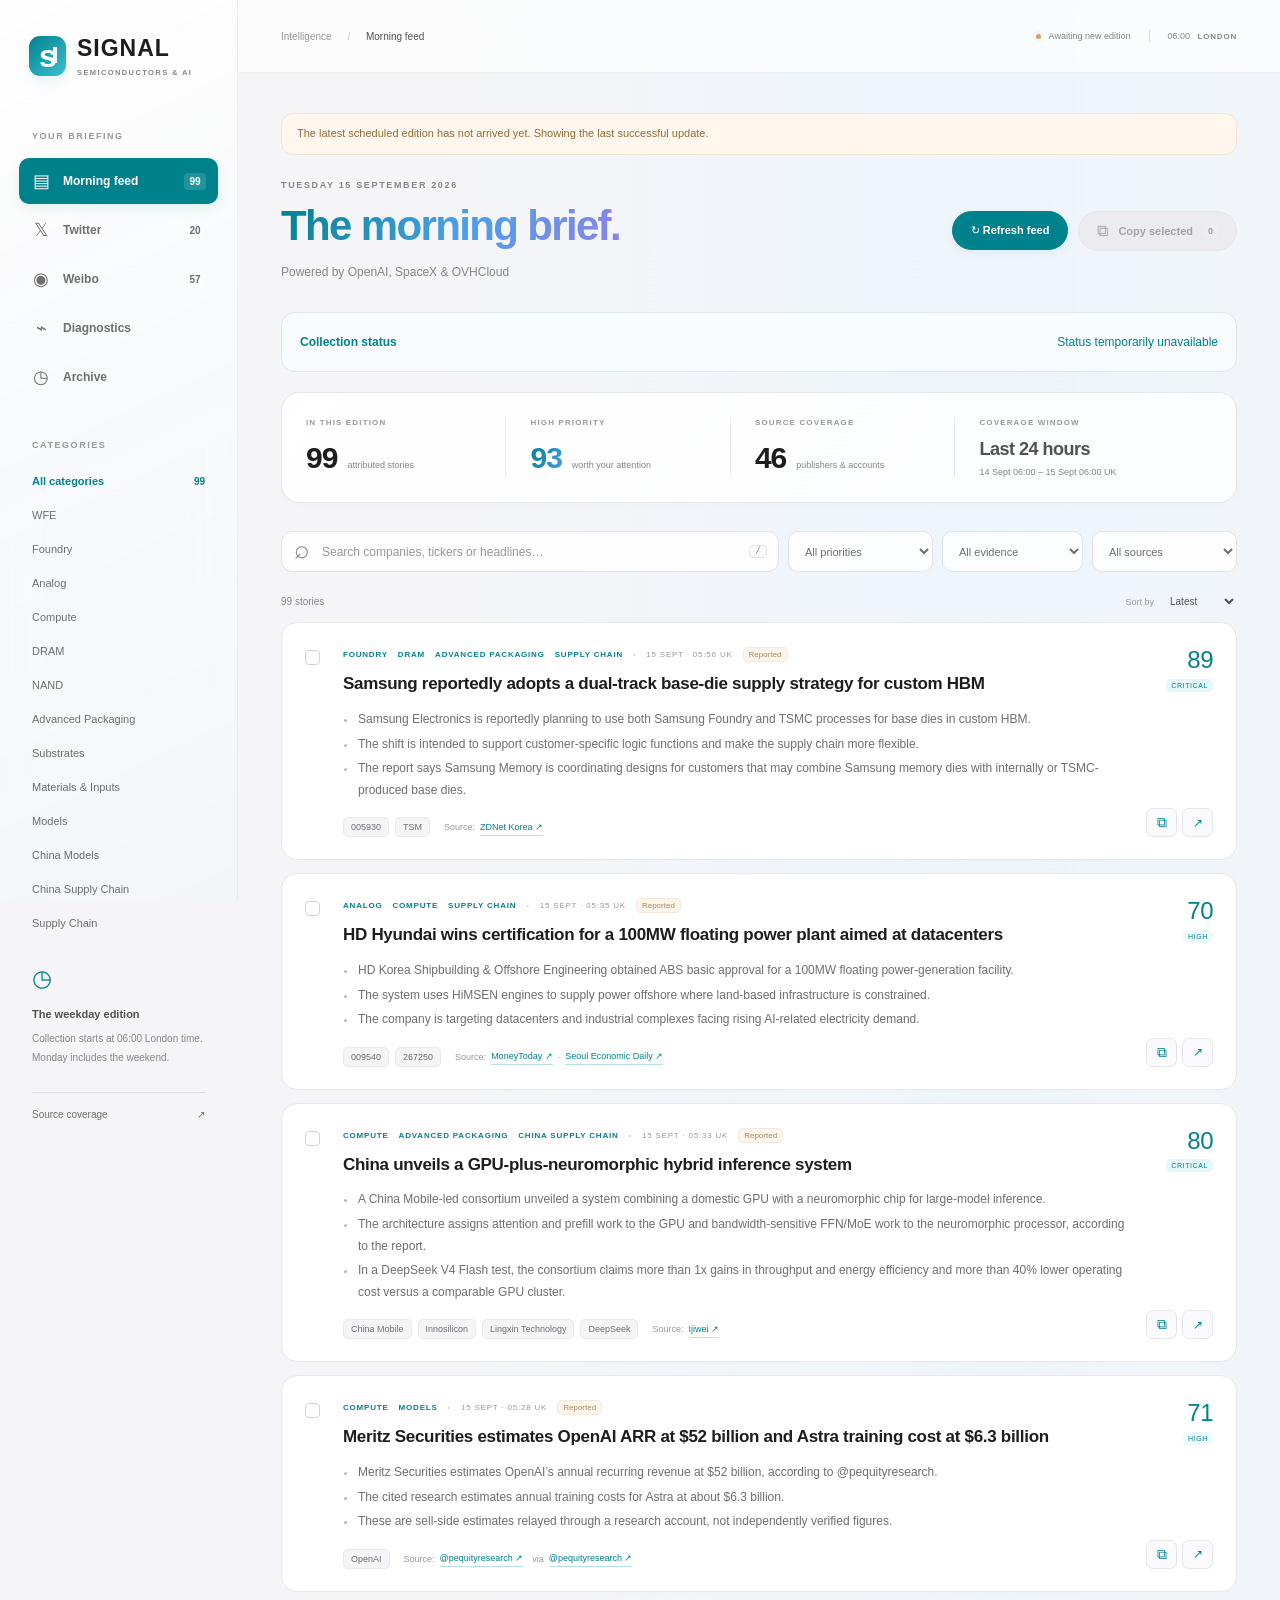
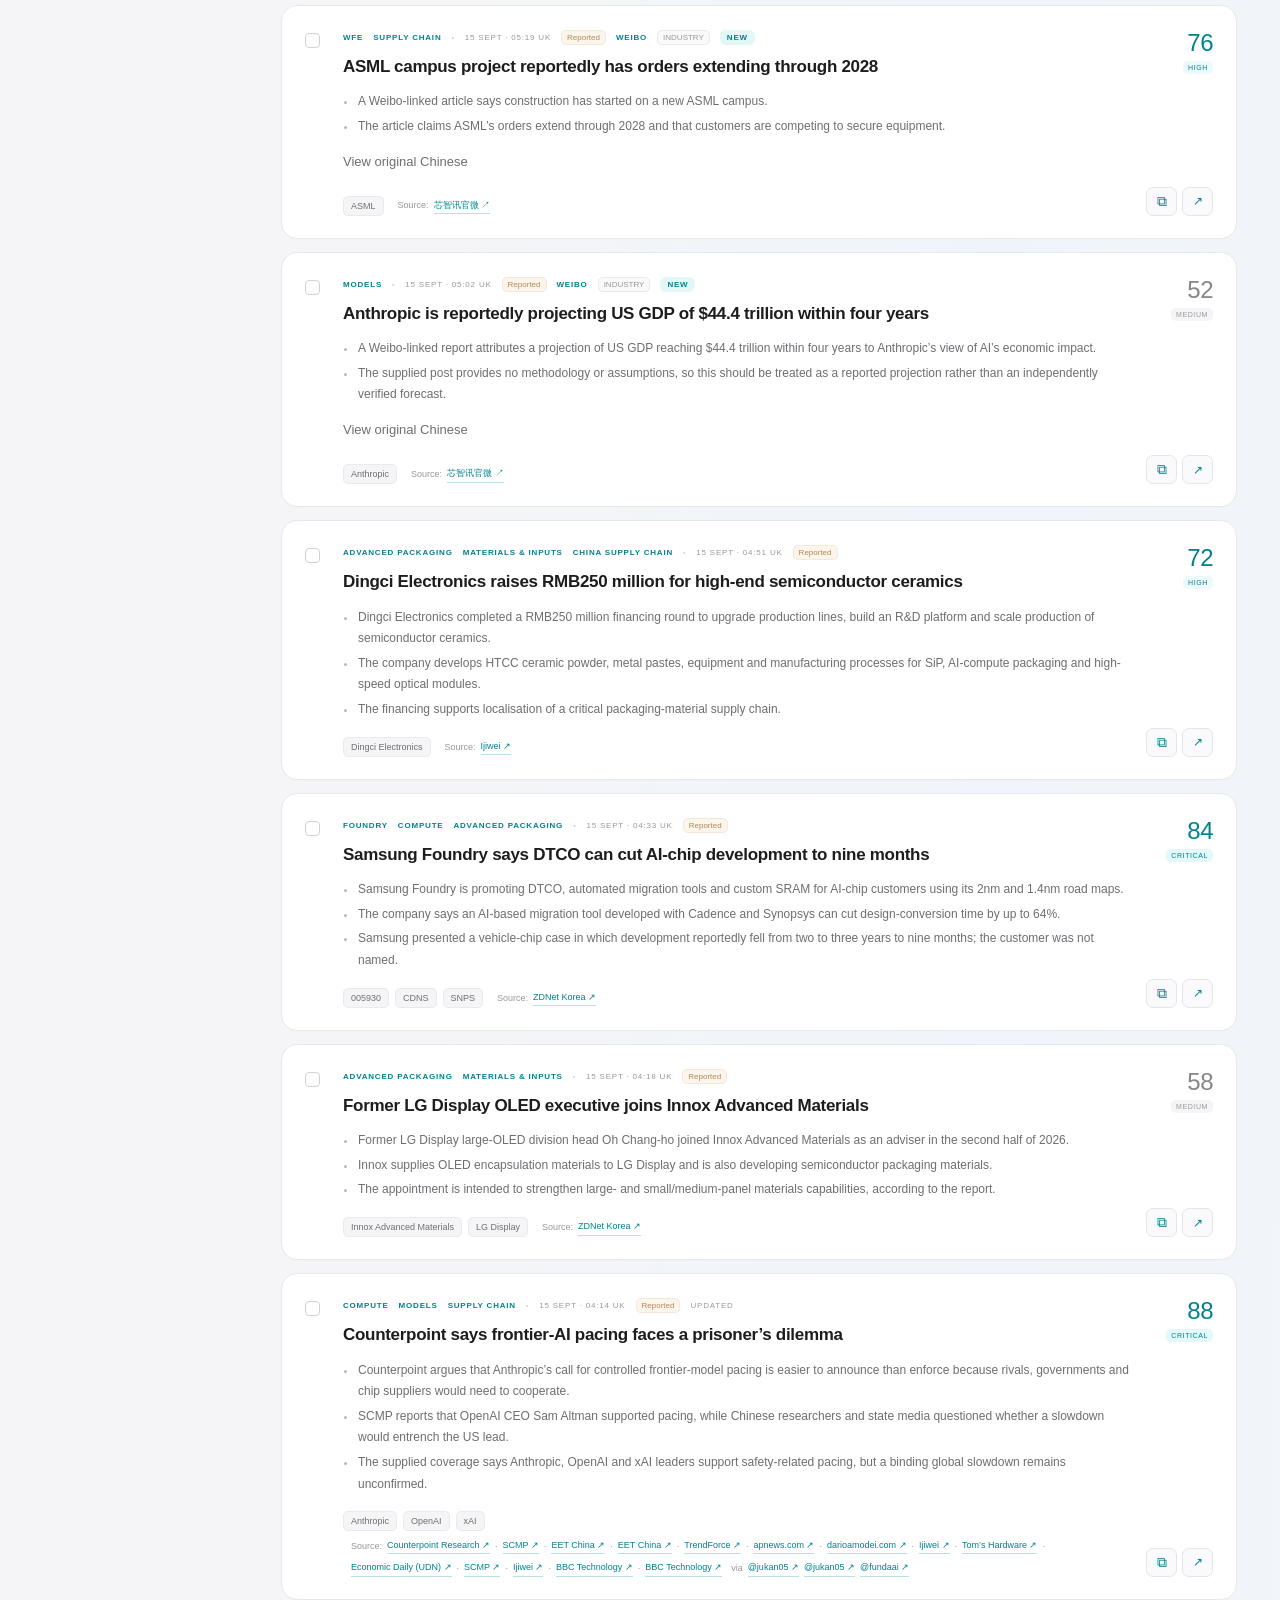
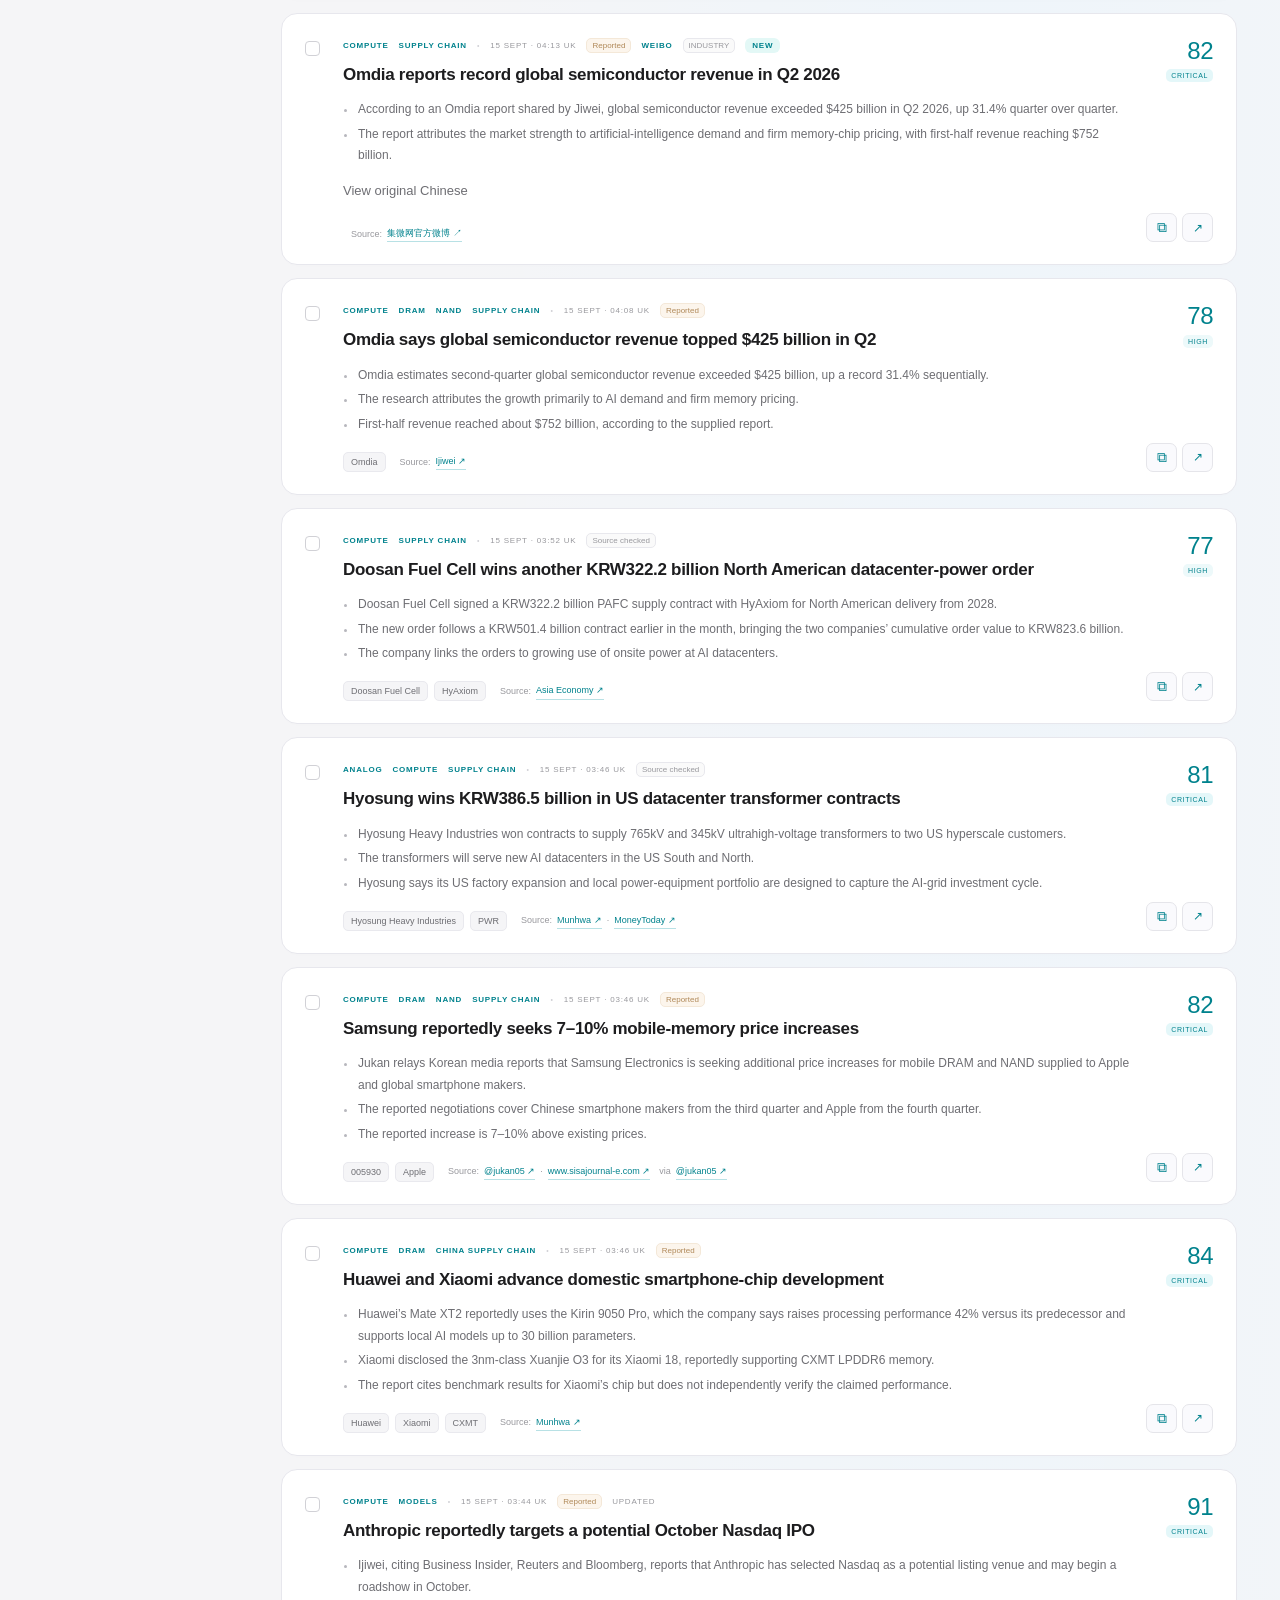
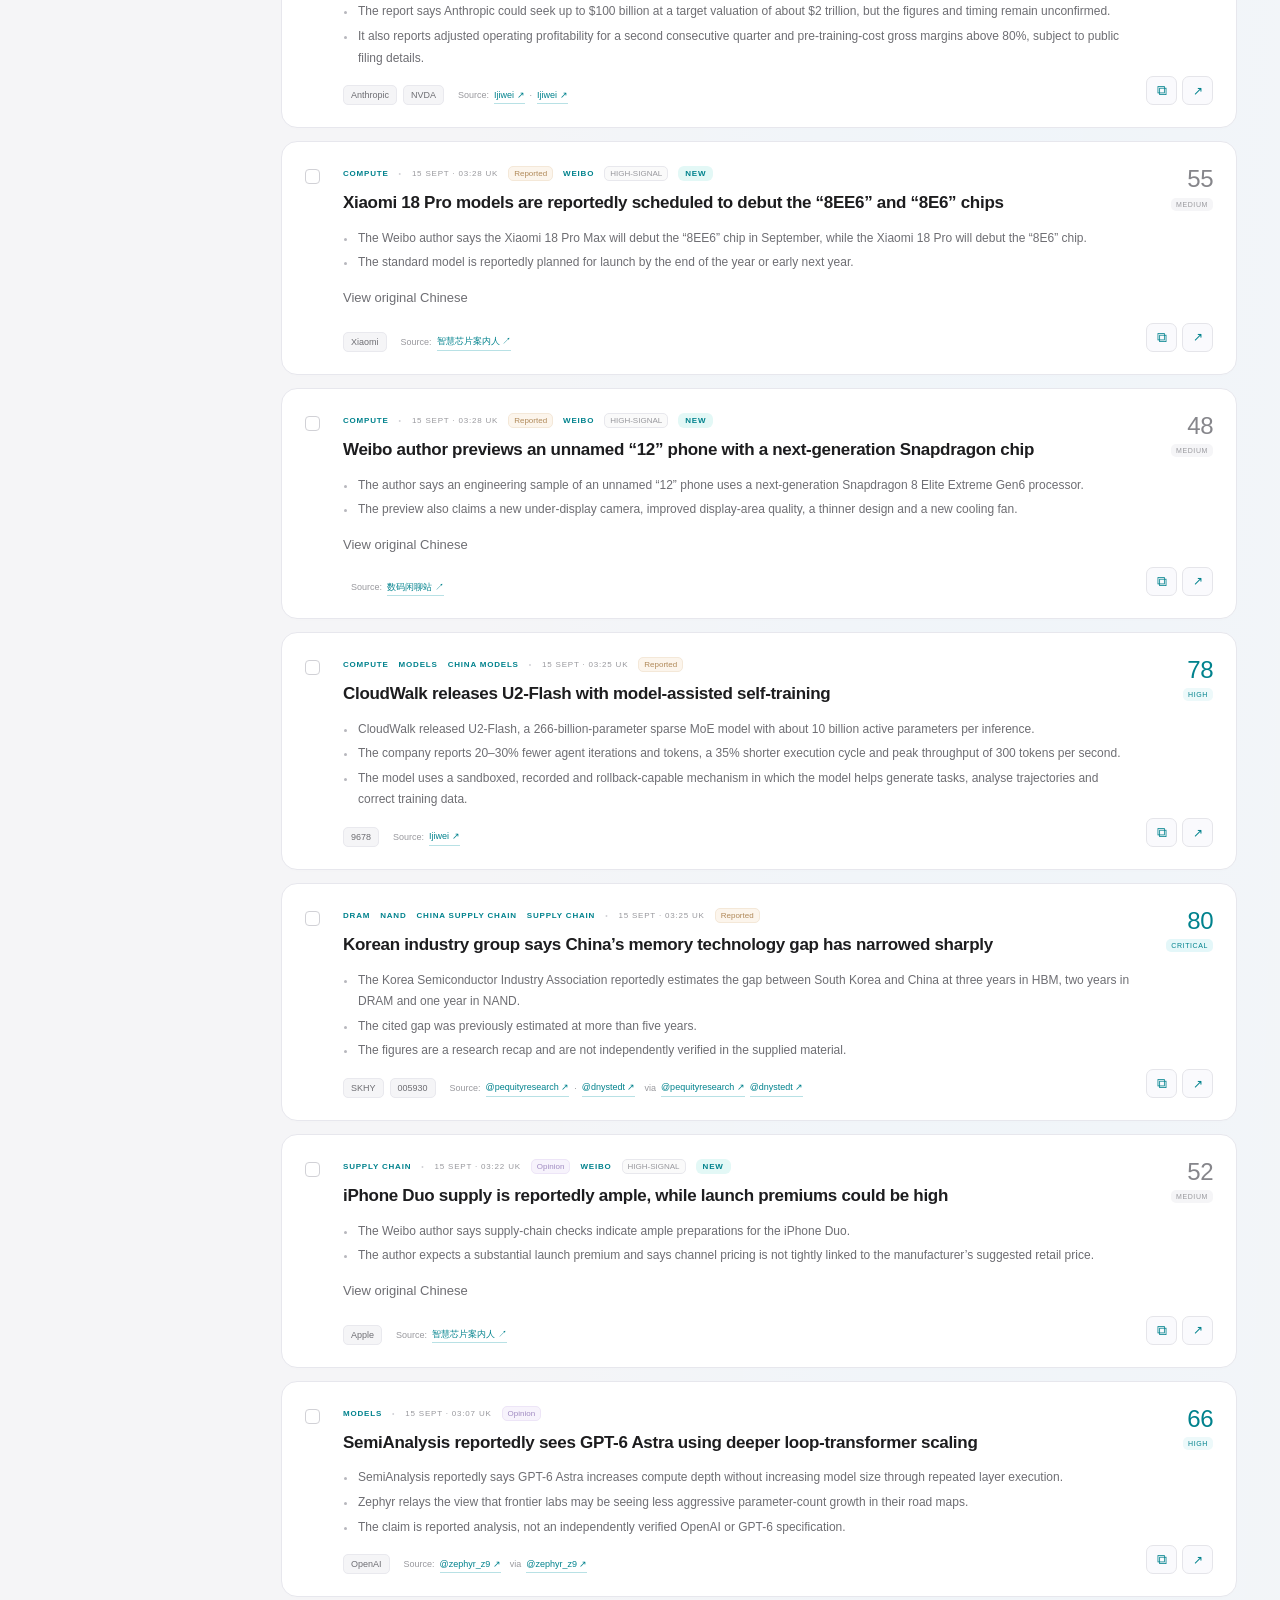
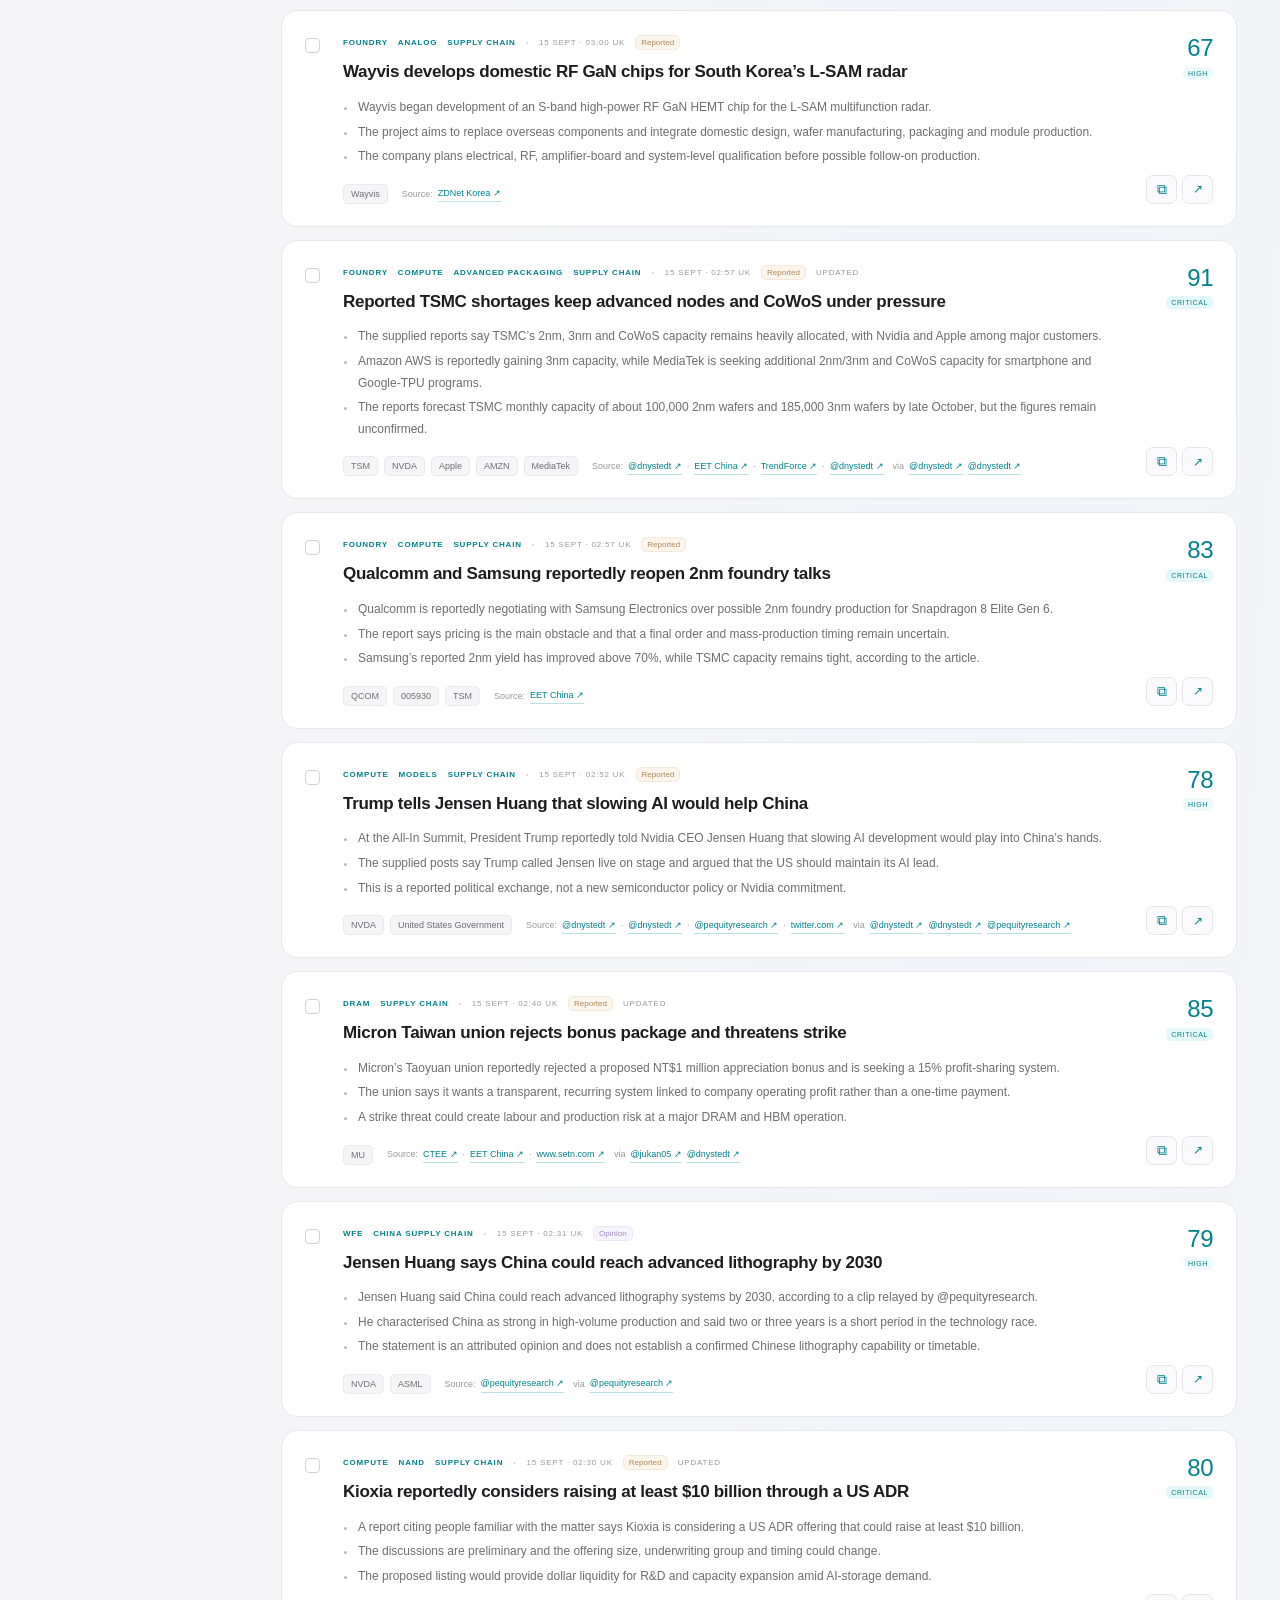
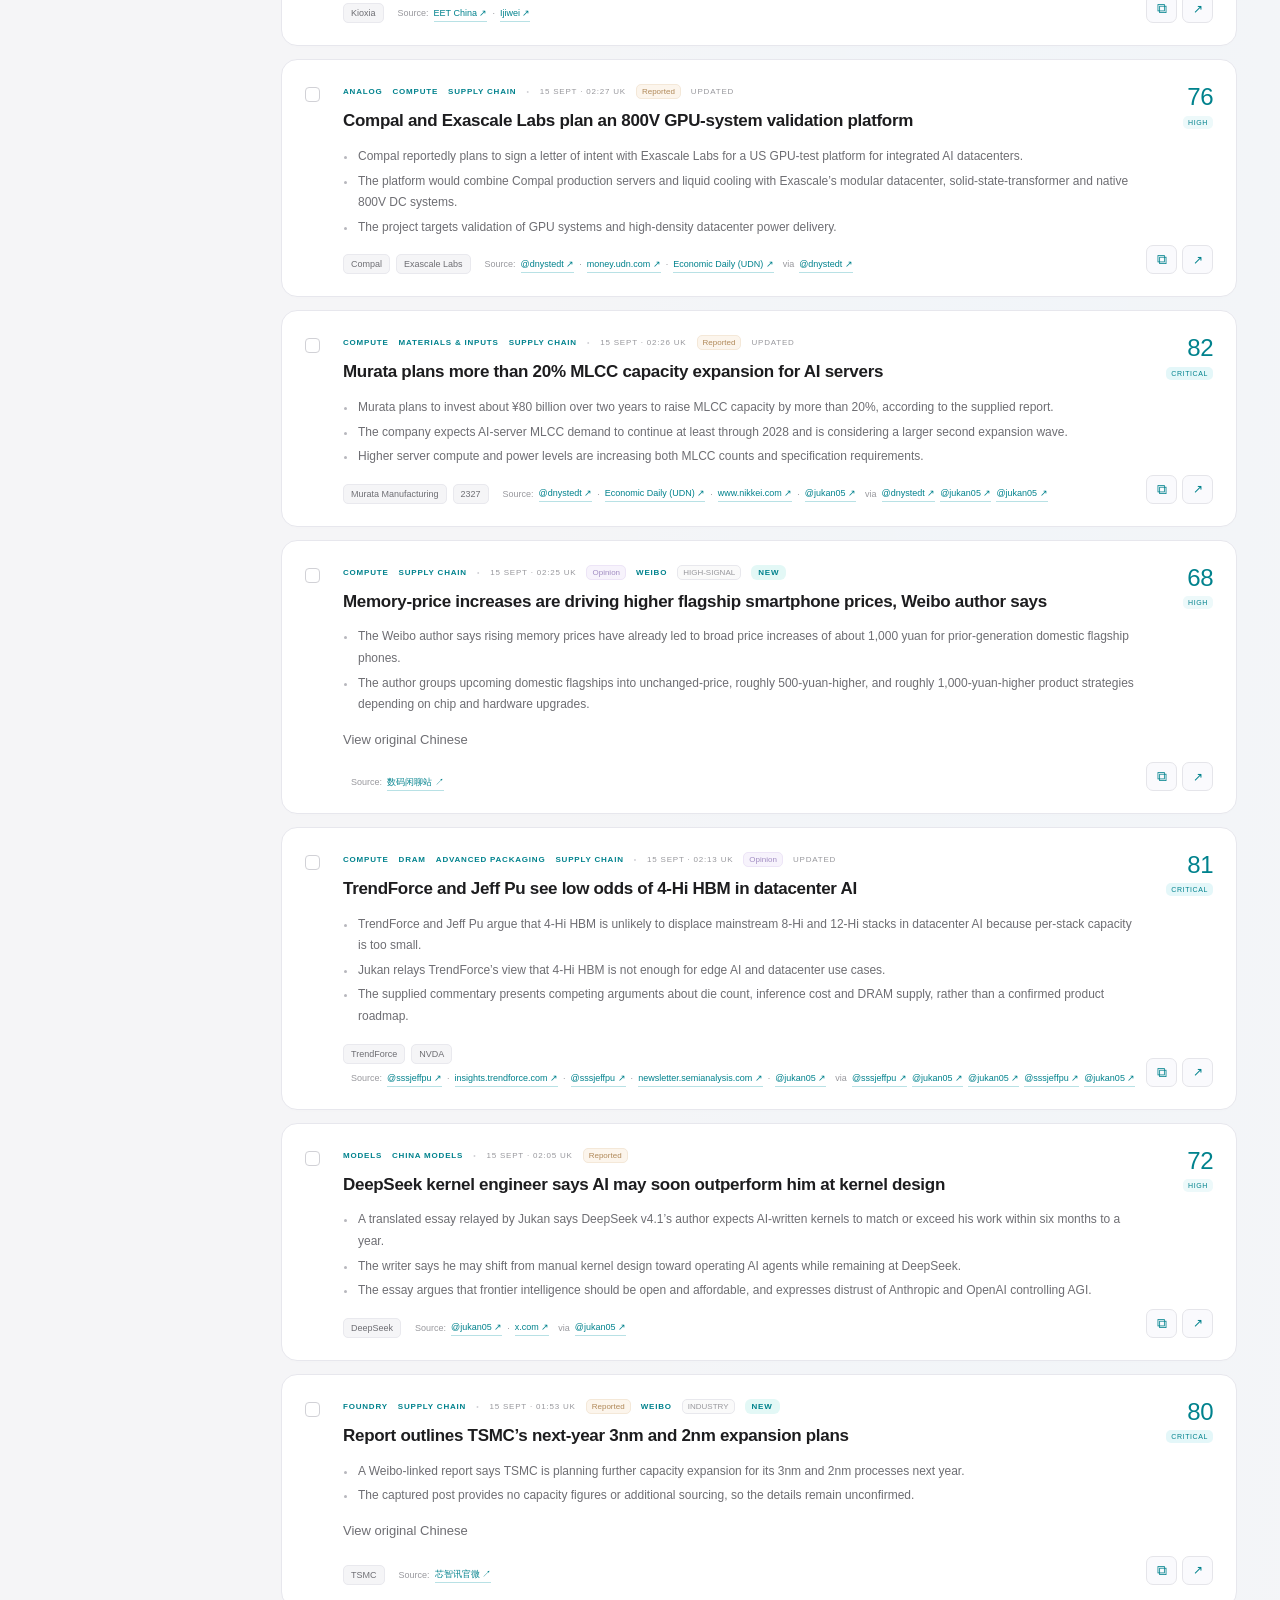
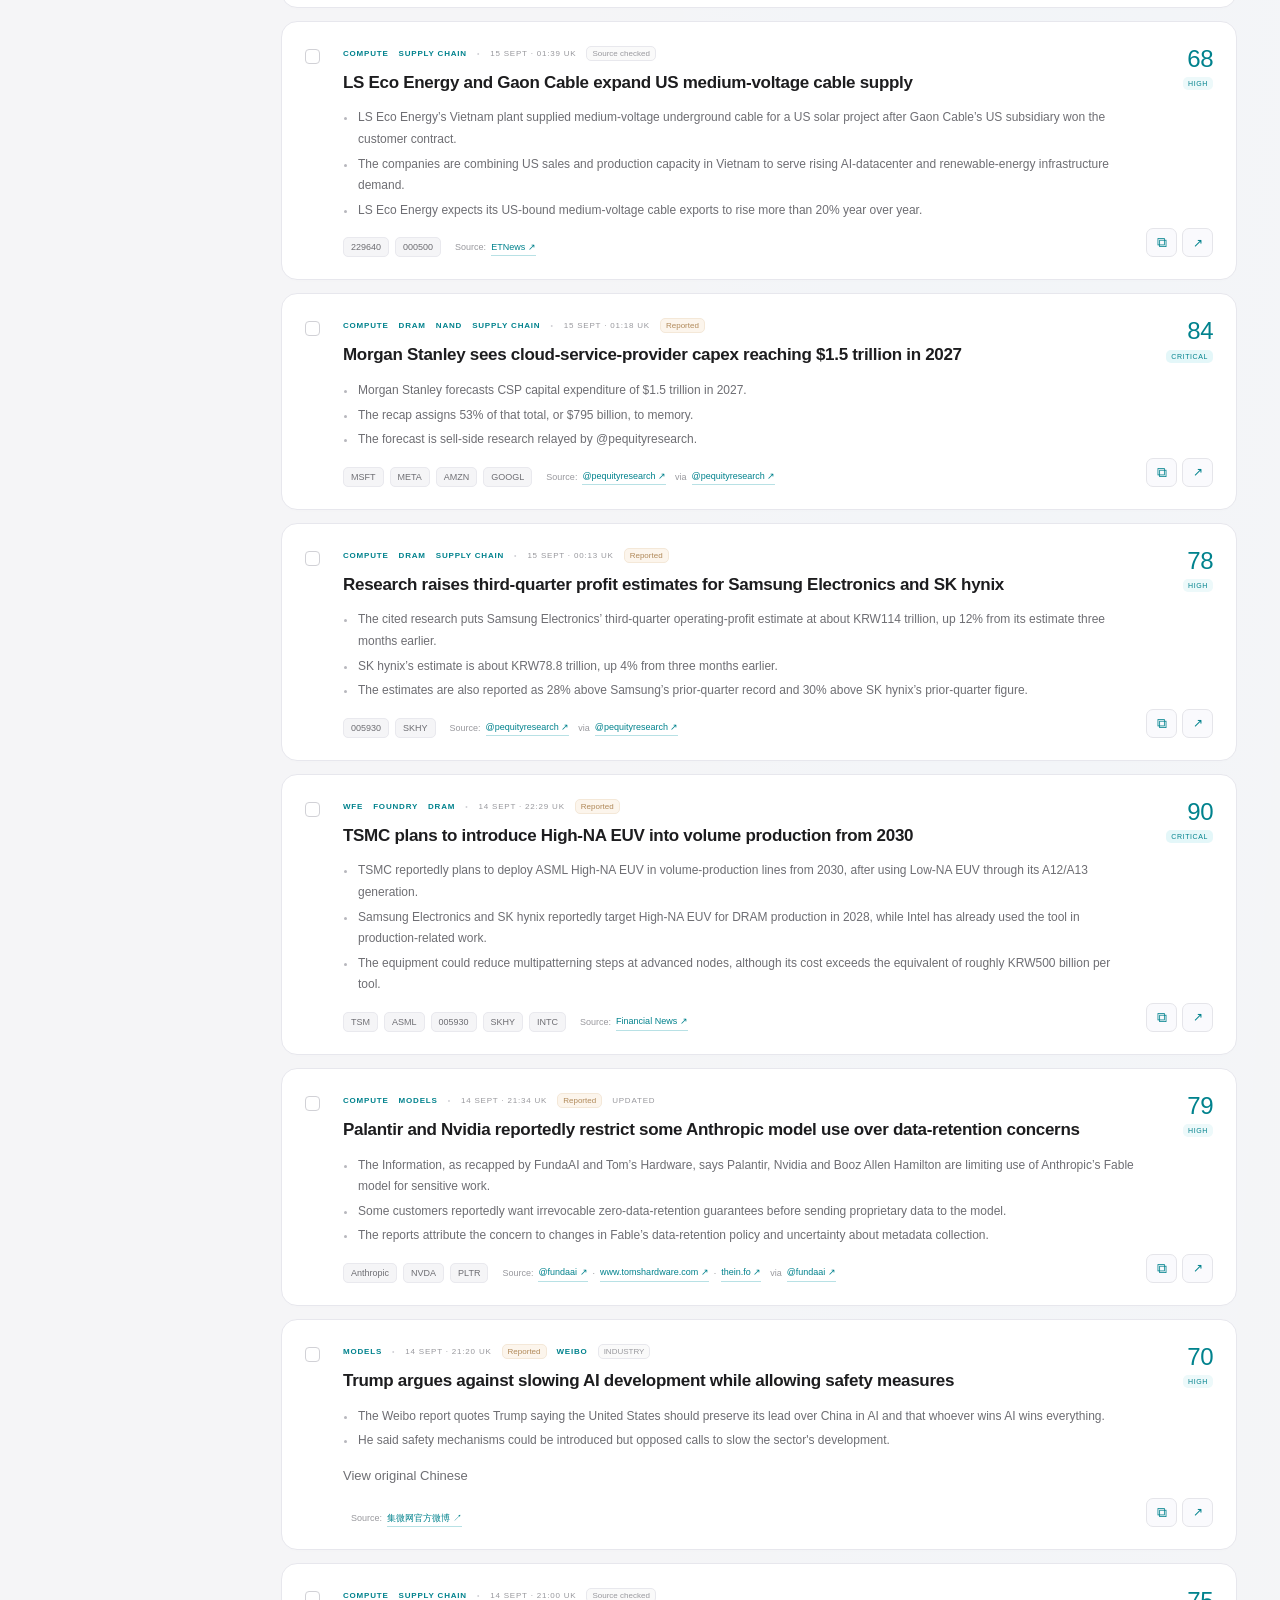
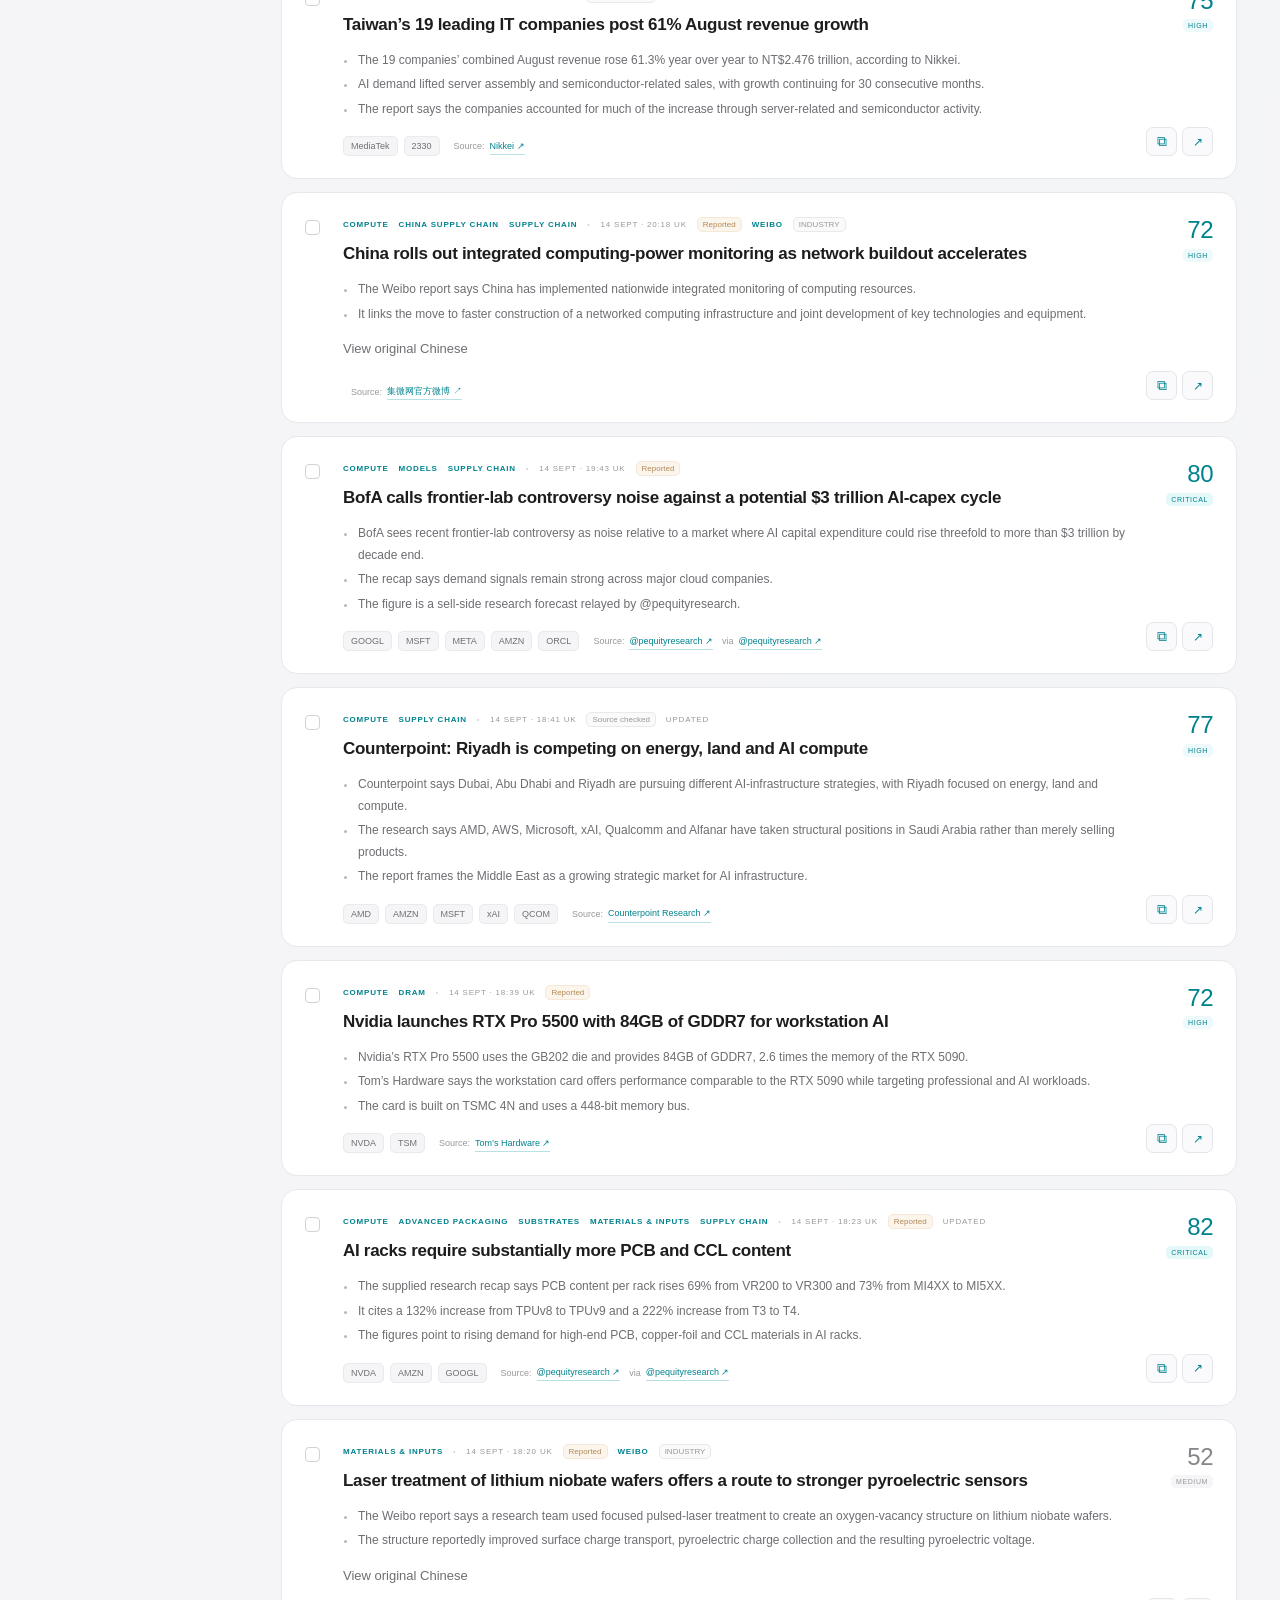
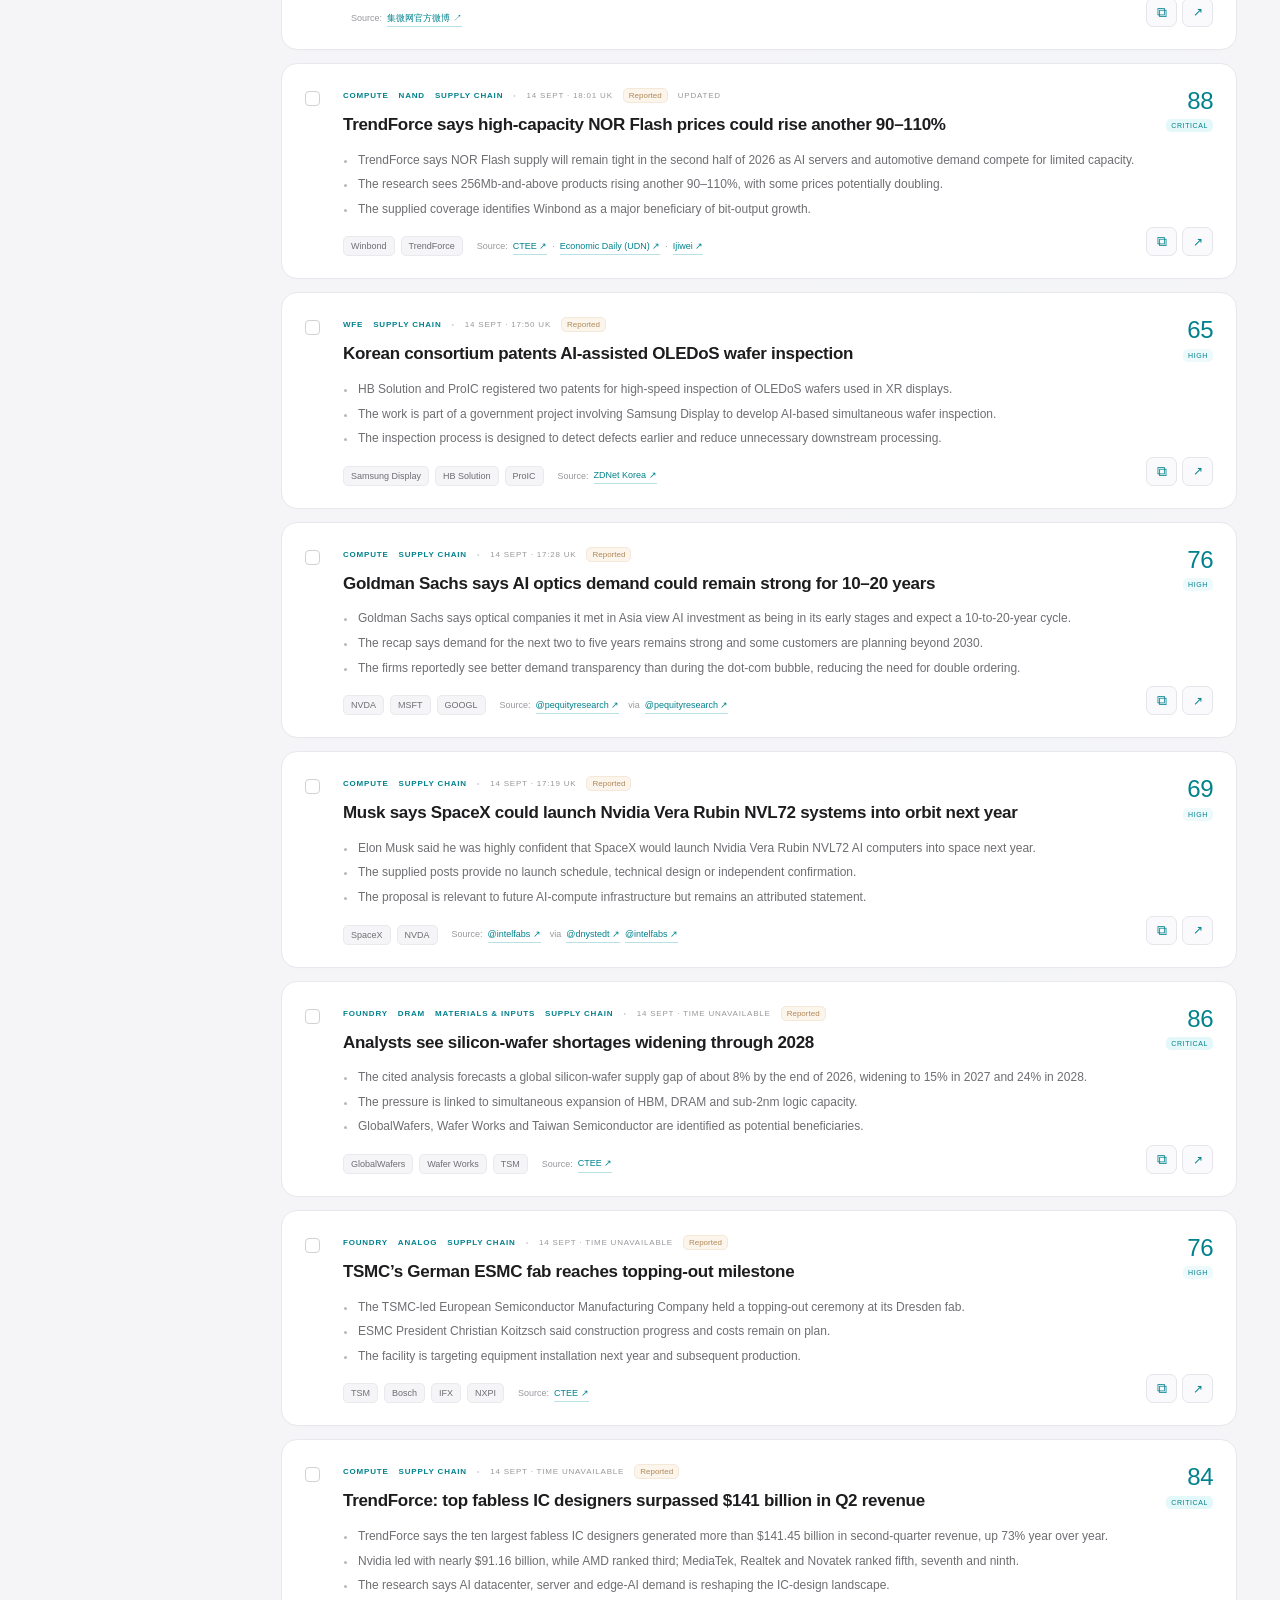
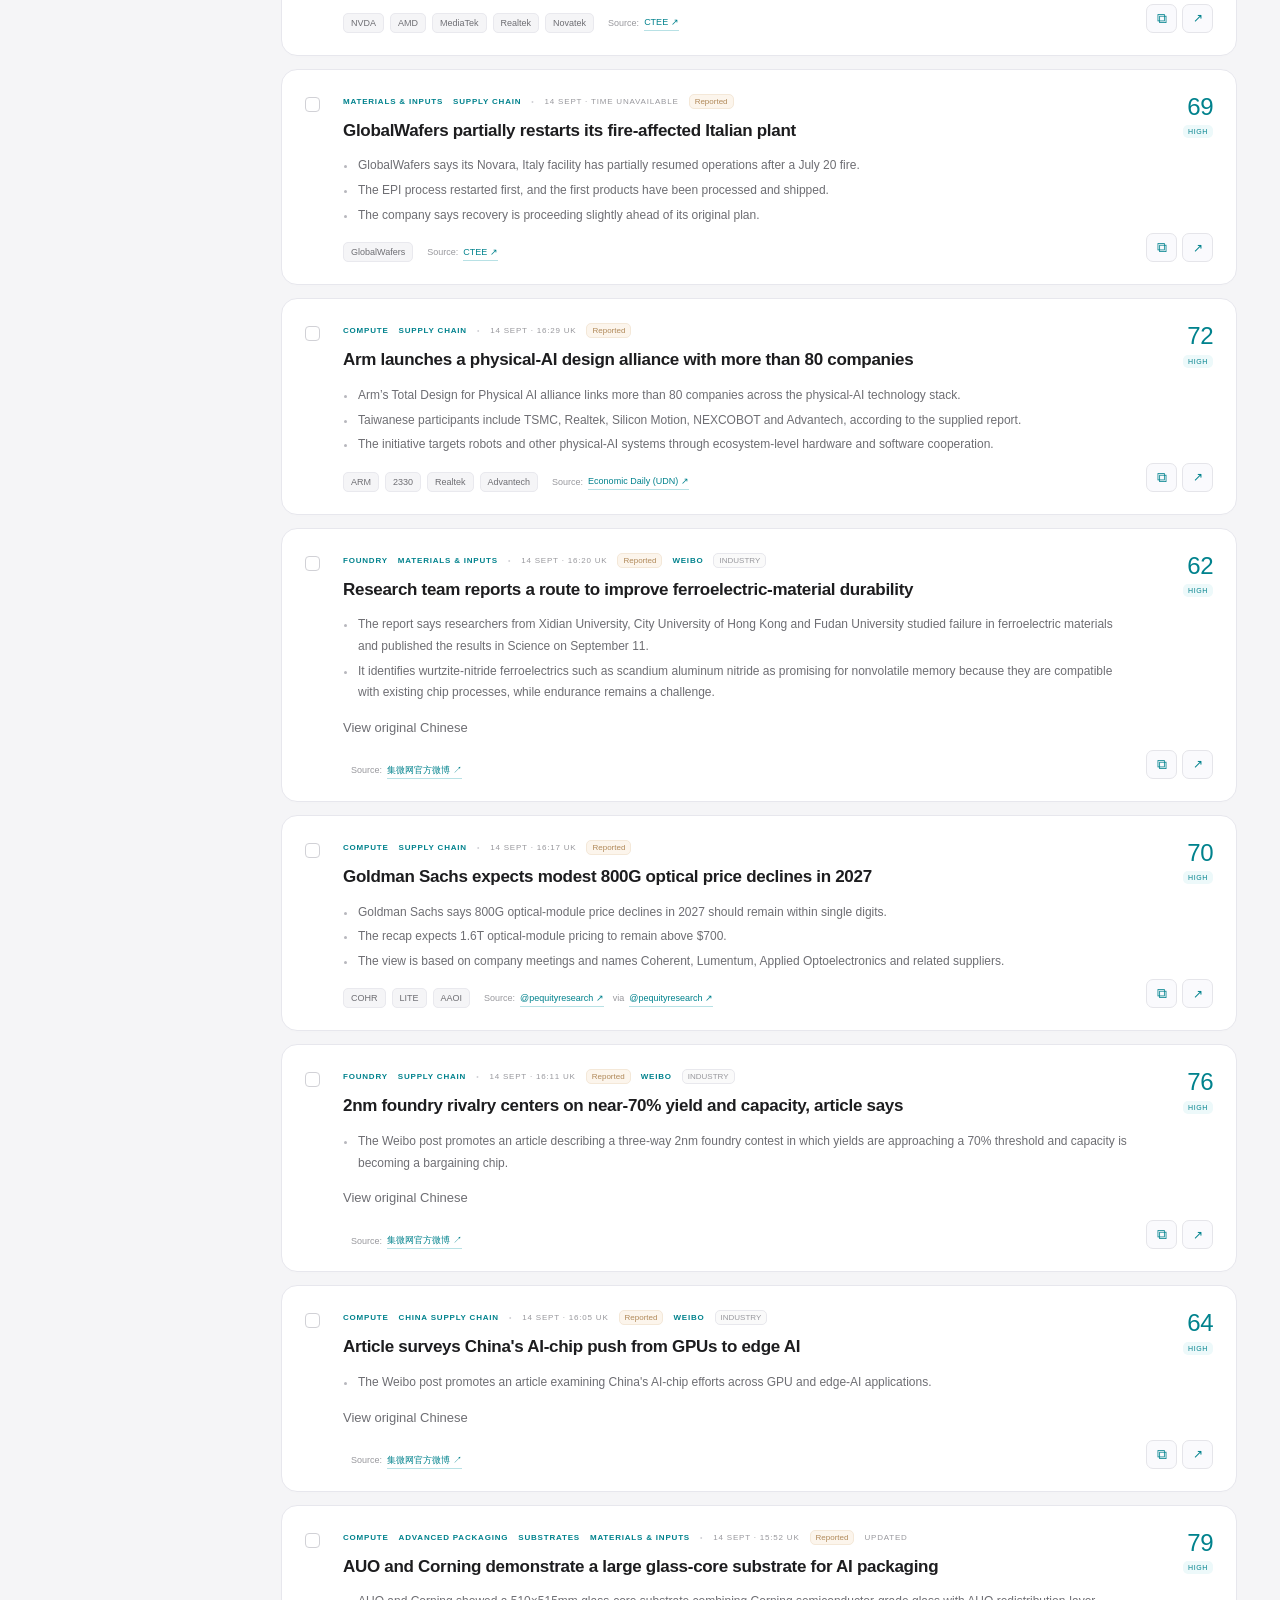
==== commit aa02a90b: "Default all dashboard feeds to newest first" ====
--- a/site/index.html
+++ b/site/index.html
@@ -10,7 +10,7 @@
   <title>Signal — Semiconductors & AI</title>
   <link rel="icon" href="favicon.svg" type="image/svg+xml">
   <link rel="stylesheet" href="styles.css?v=20260914-diagnostics">
-  <script src="app.js?v=20260914-diagnostics-3" defer></script>
+  <script src="app.js?v=20260915-latest-first" defer></script>
 </head>
 <body>
   <a class="skip" href="#feed">Skip to stories</a>
@@ -62,7 +62,7 @@
         <label class="select-wrap"><span class="sr-only">Verification status</span><select id="verification"><option value="">All evidence</option><option value="source_checked">Source checked</option><option value="reported">Reported</option><option value="opinion">Opinion</option></select></label>
         <label class="select-wrap"><span class="sr-only">Source</span><select id="source" aria-label="Source"><option value="">All sources</option></select></label>
       </section>
-      <div class="feed-toolbar"><div><span id="result-count">Loading stories…</span><button id="clear-filters" class="text-button" hidden>Clear filters</button></div><div class="sort-group"><label for="sort">Sort by</label><select id="sort"><option value="importance">Importance</option><option value="latest">Latest</option></select><label id="archive-date-wrap" hidden><span class="sr-only">Archive date</span><input id="archive-date" type="date" aria-label="Archive date"></label></div></div>
+      <div class="feed-toolbar"><div><span id="result-count">Loading stories…</span><button id="clear-filters" class="text-button" hidden>Clear filters</button></div><div class="sort-group"><label for="sort">Sort by</label><select id="sort"><option value="latest">Latest</option><option value="importance">Importance</option></select><label id="archive-date-wrap" hidden><span class="sr-only">Archive date</span><input id="archive-date" type="date" aria-label="Archive date"></label></div></div>
       <section id="feed" aria-label="News stories" aria-live="polite"></section>
       <div id="empty" class="empty-state" hidden><span class="empty-icon">▤</span><h2 id="empty-title">No stories yet</h2><p id="empty-description">The first edition will appear after a successful scheduled collection.</p></div>
       <footer><span>Original sources first. Always.</span><span id="next-refresh">Weekdays at 06:00 UK time</span></footer>
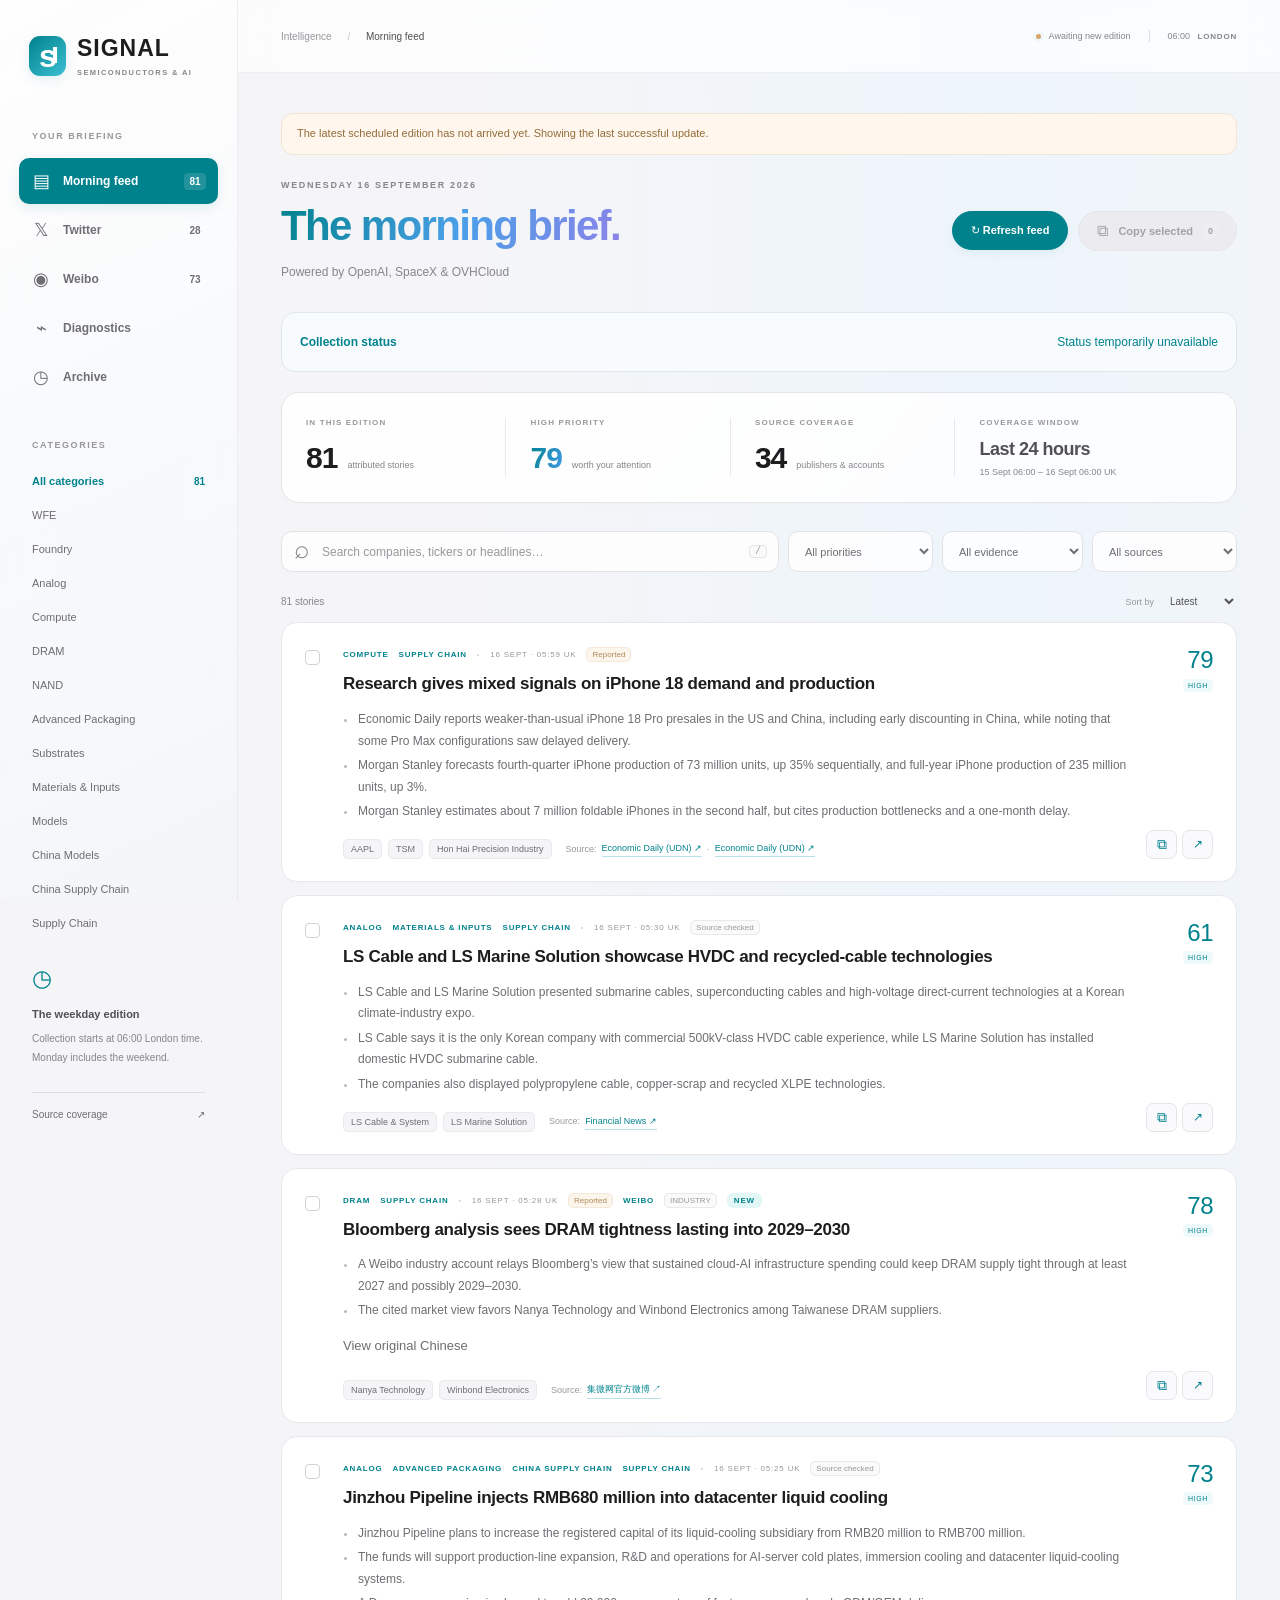
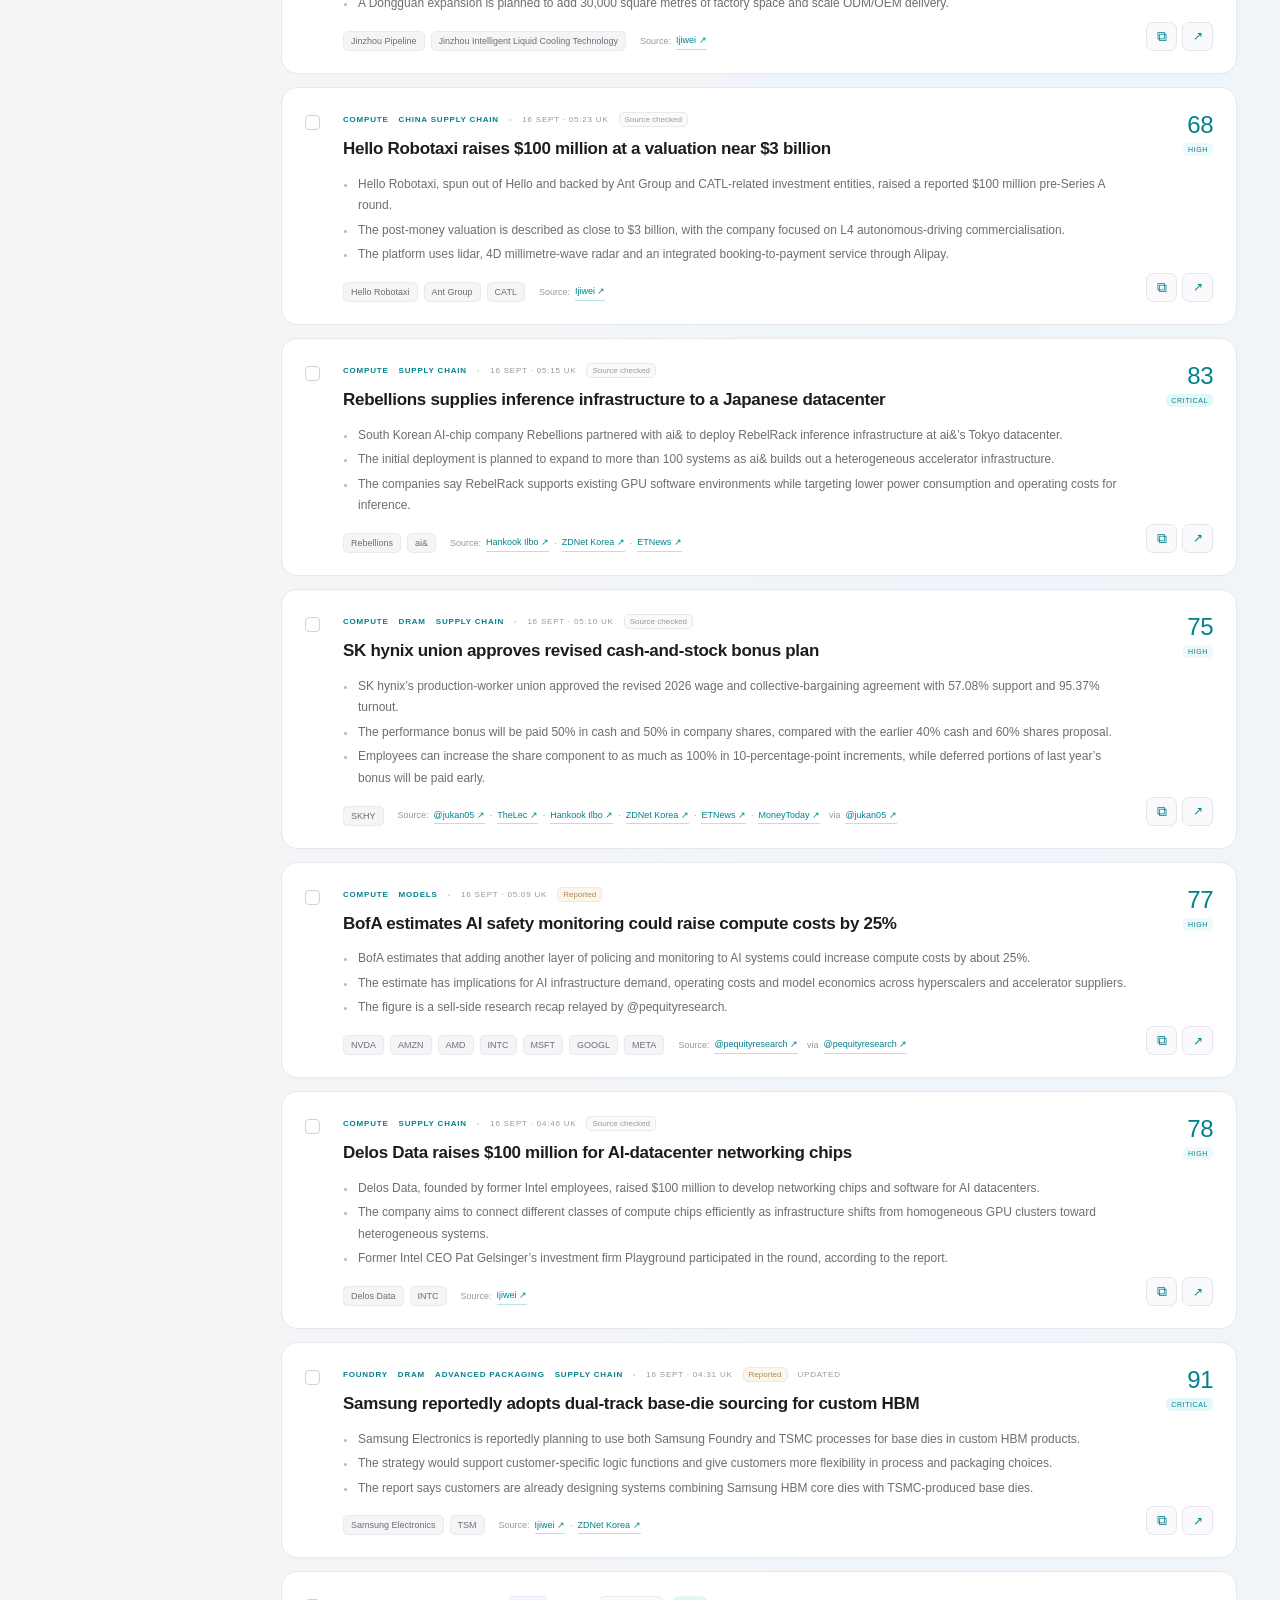
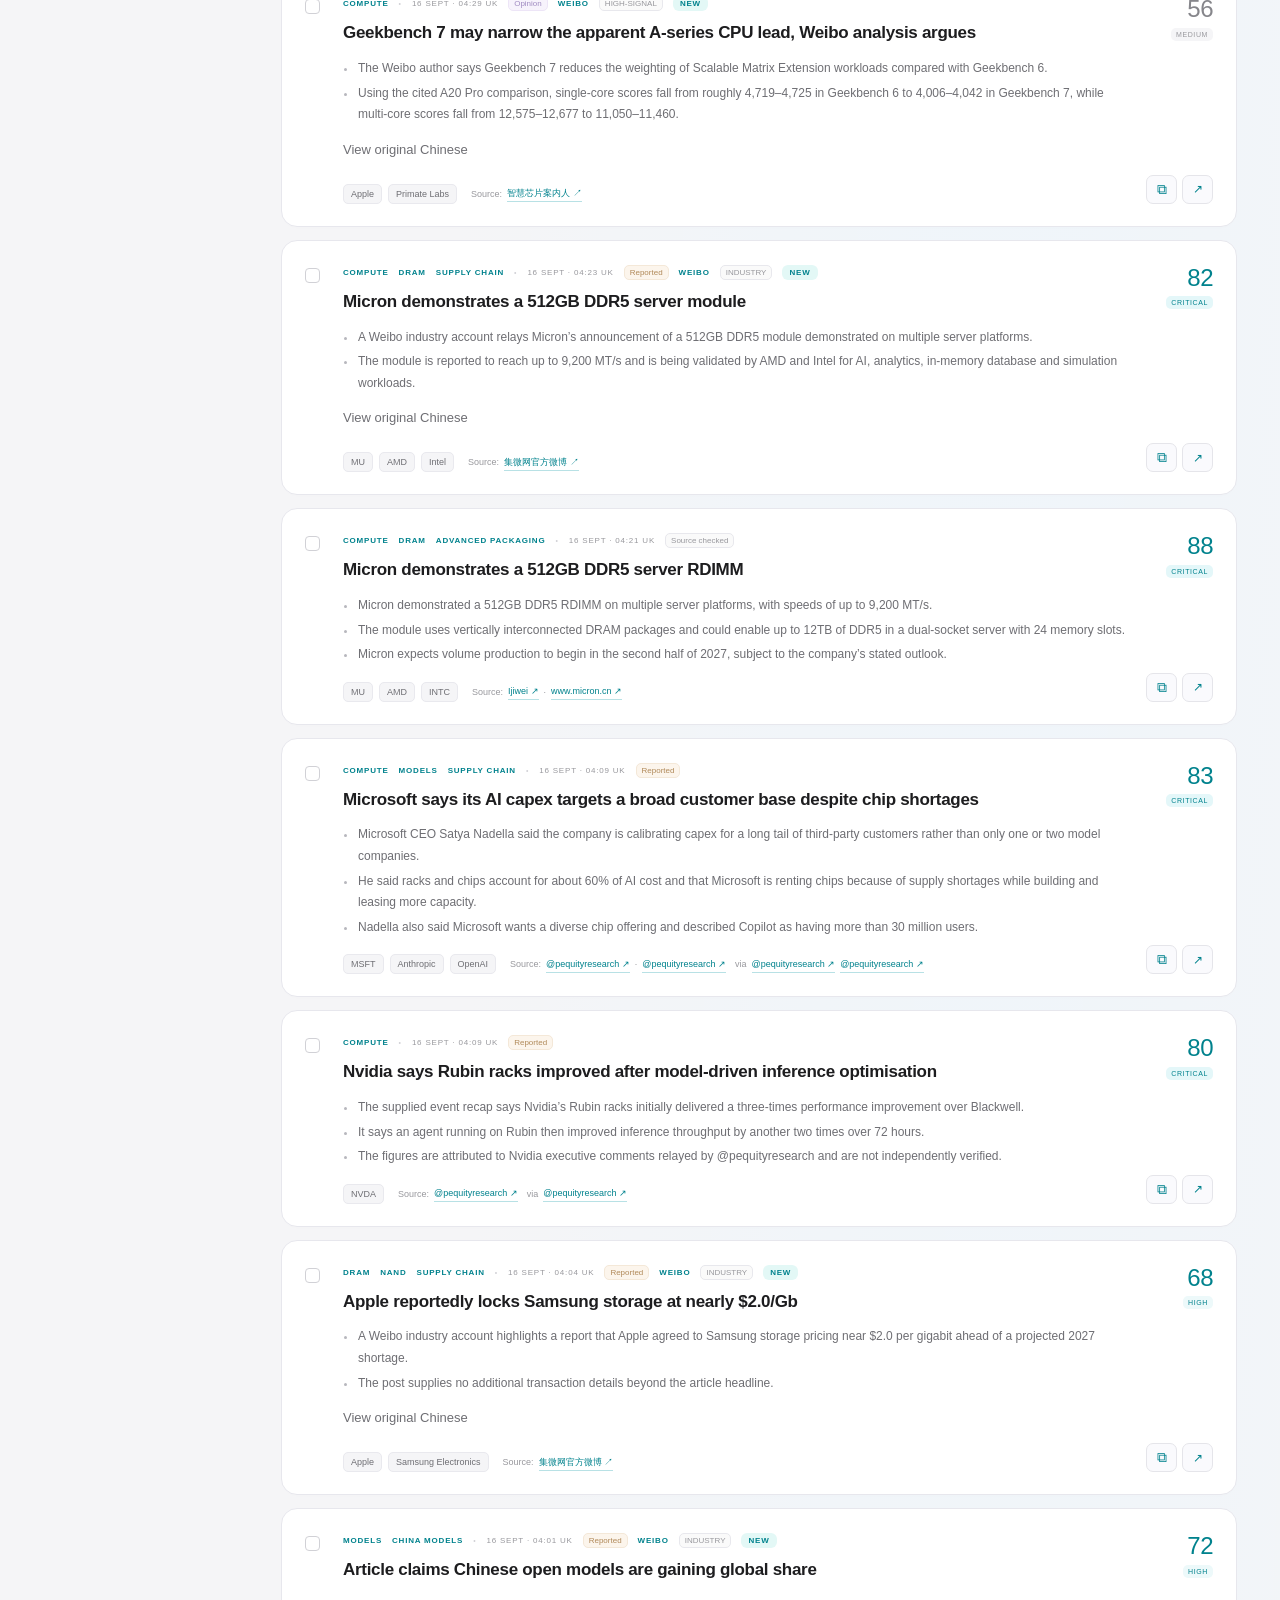
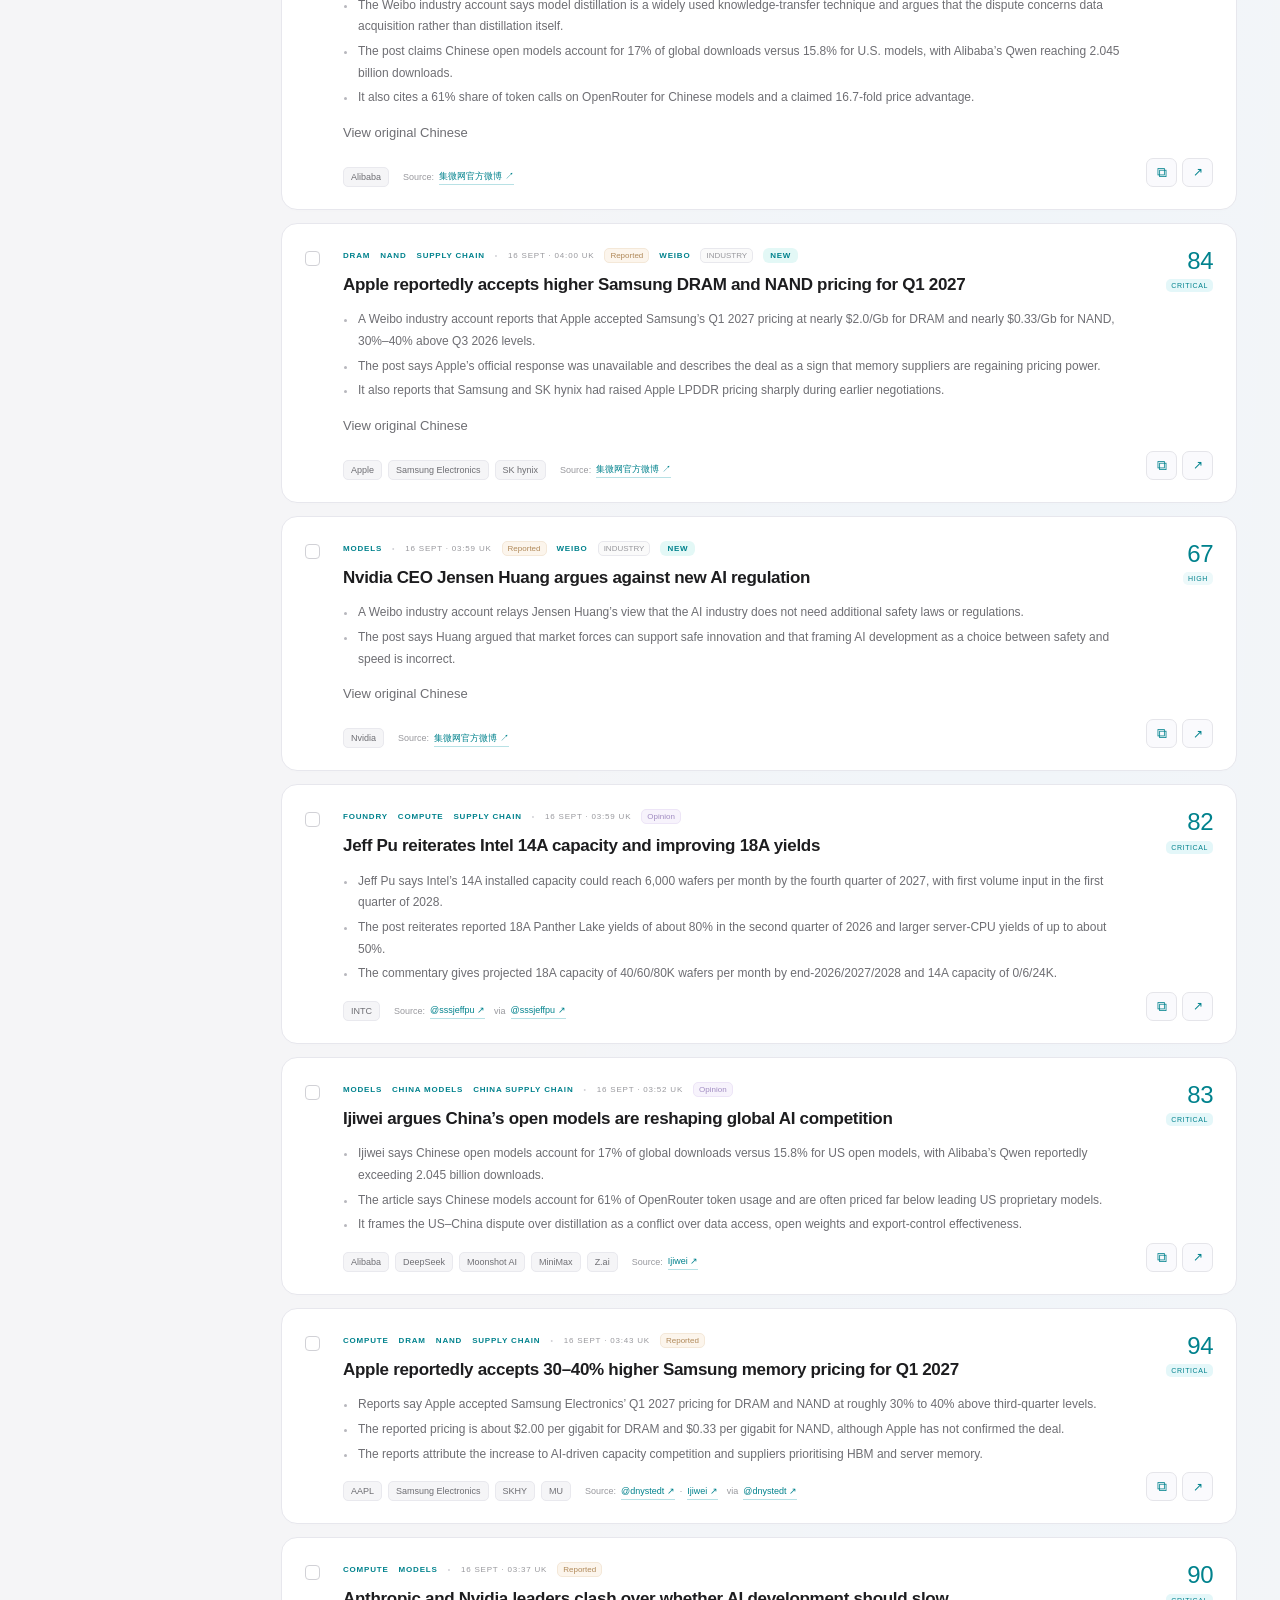
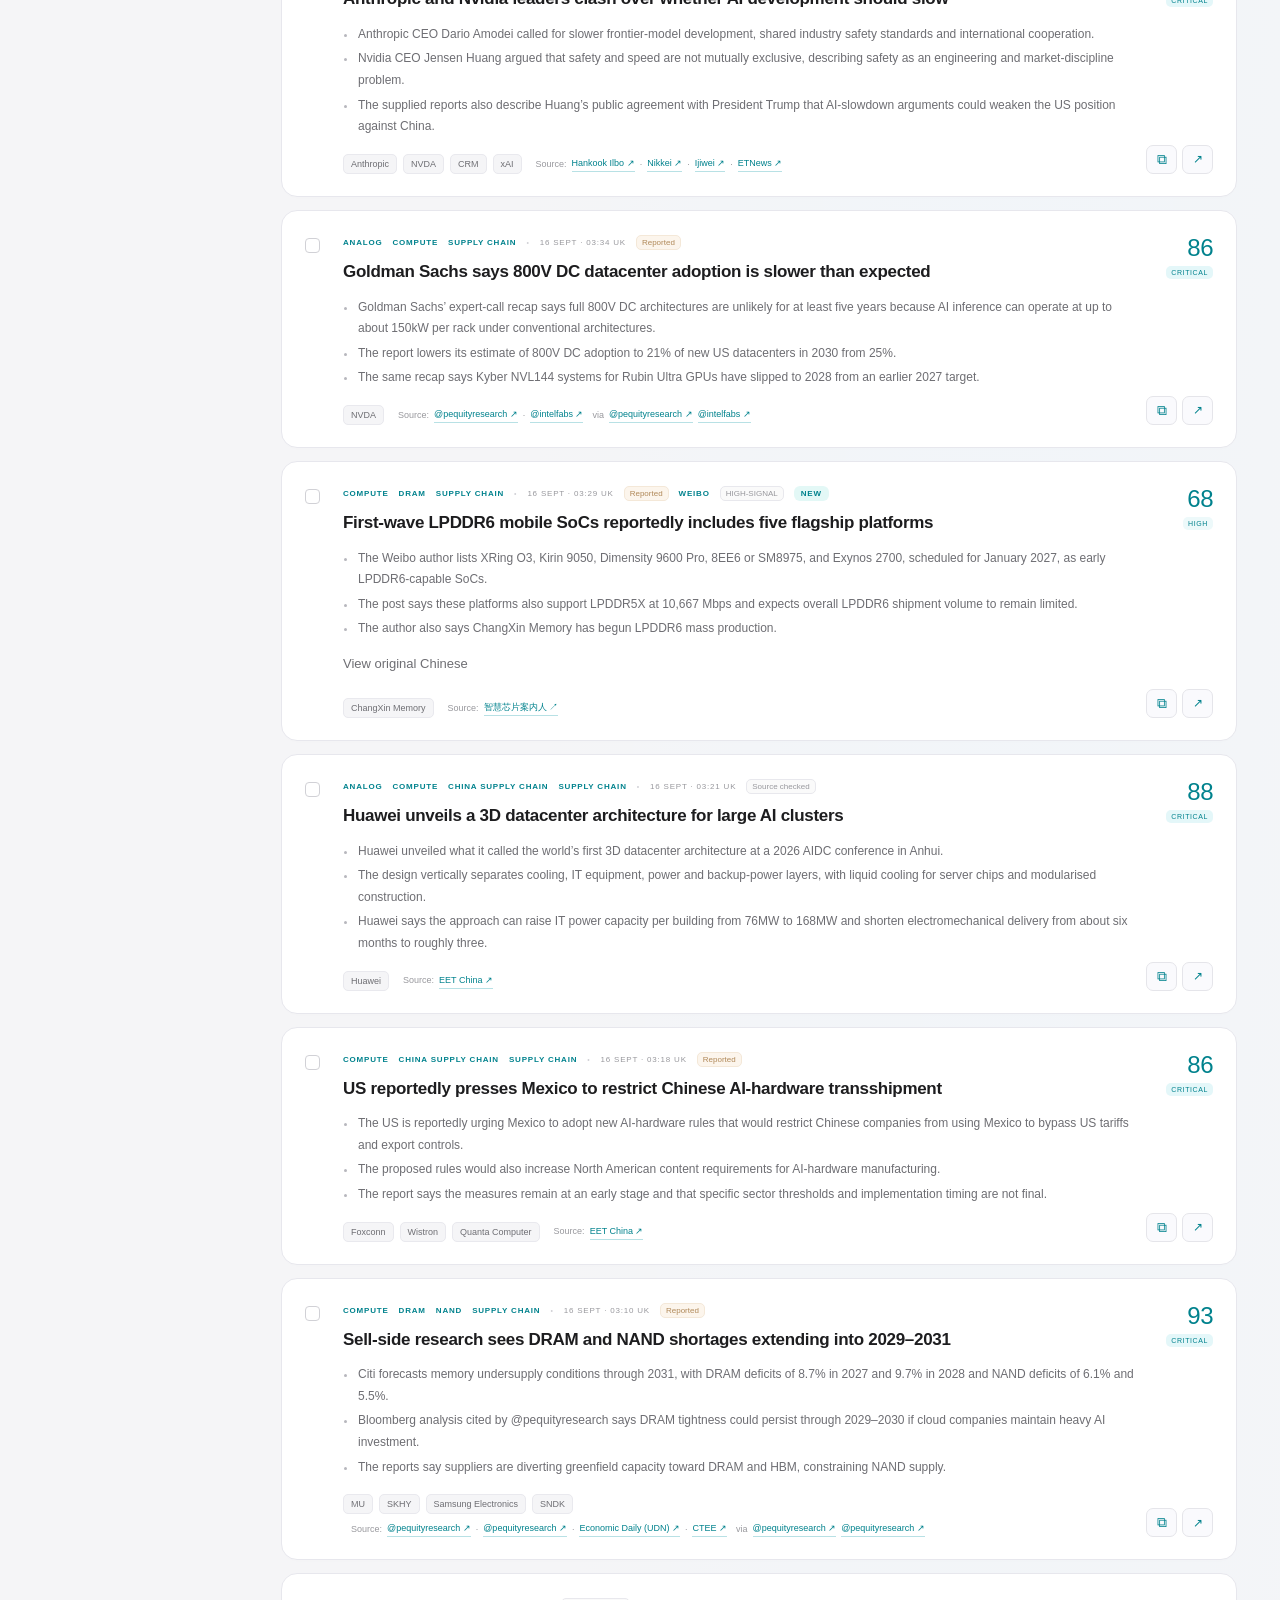
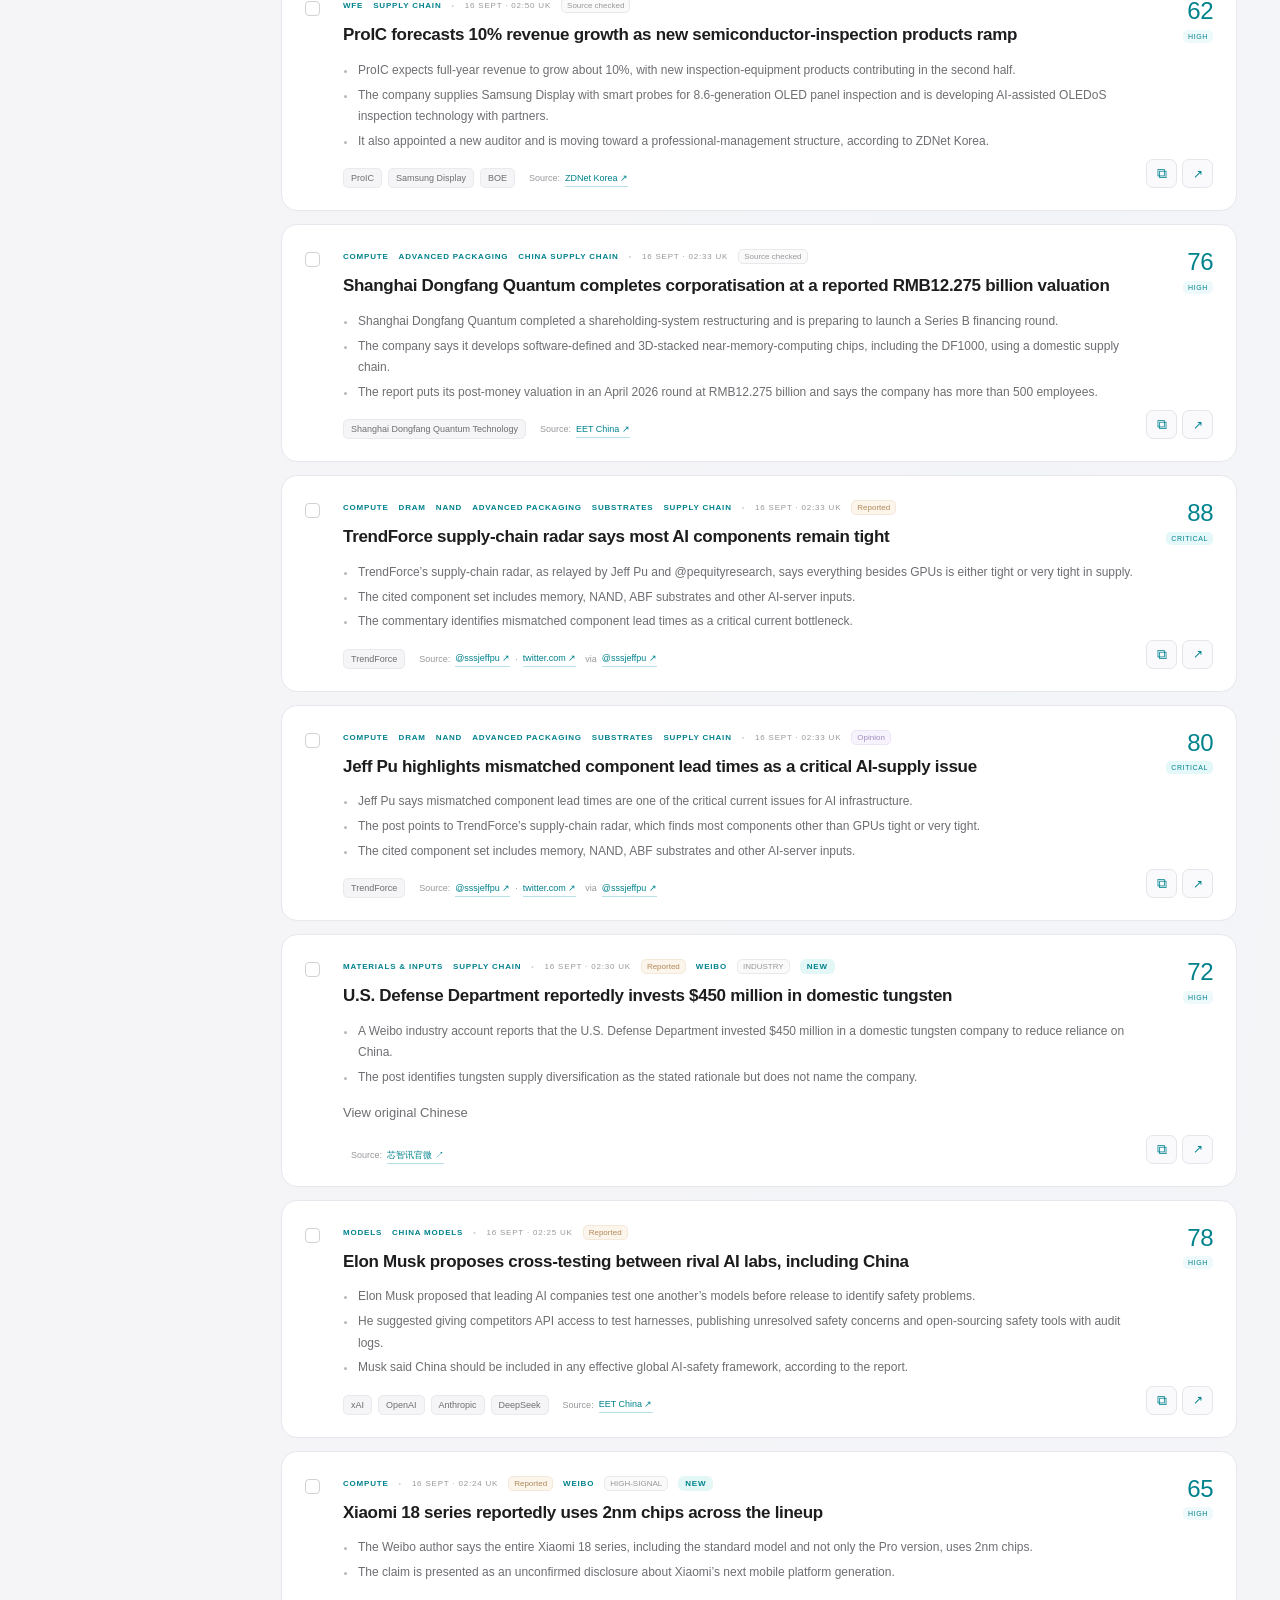
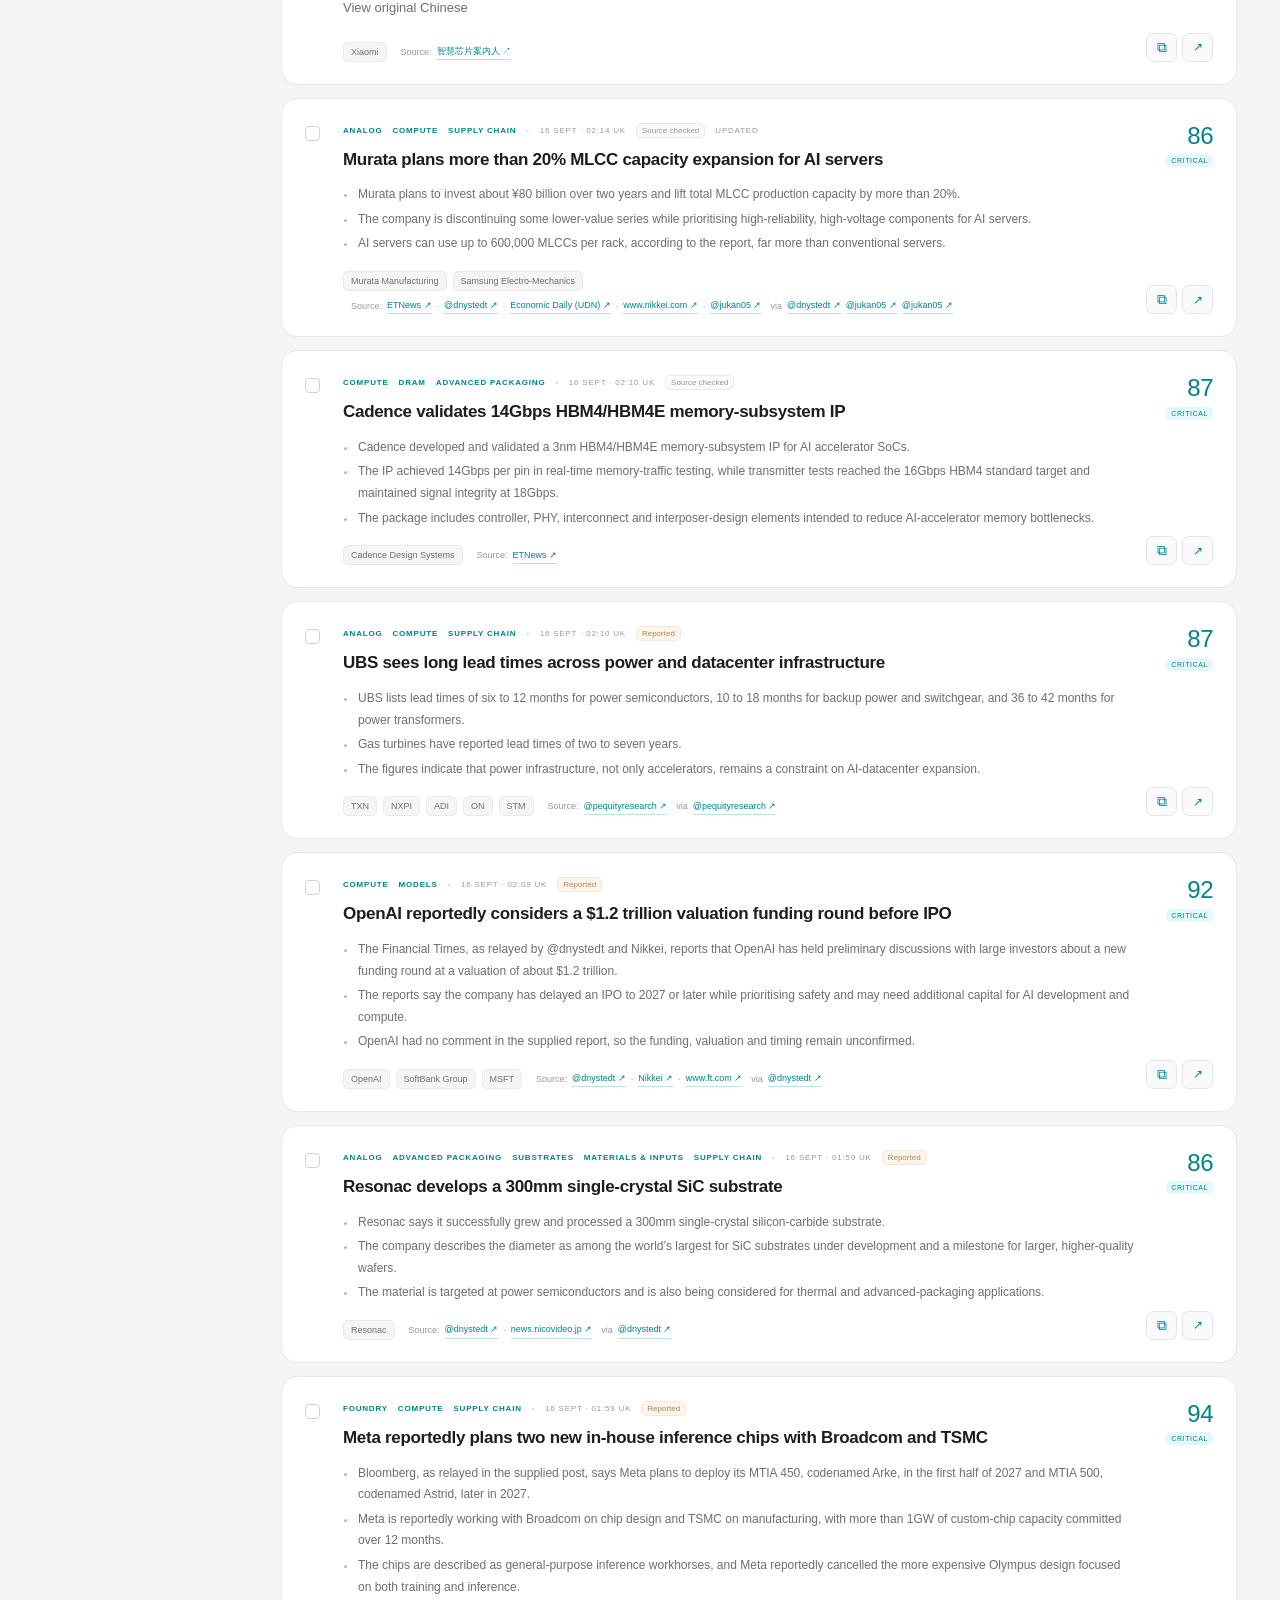
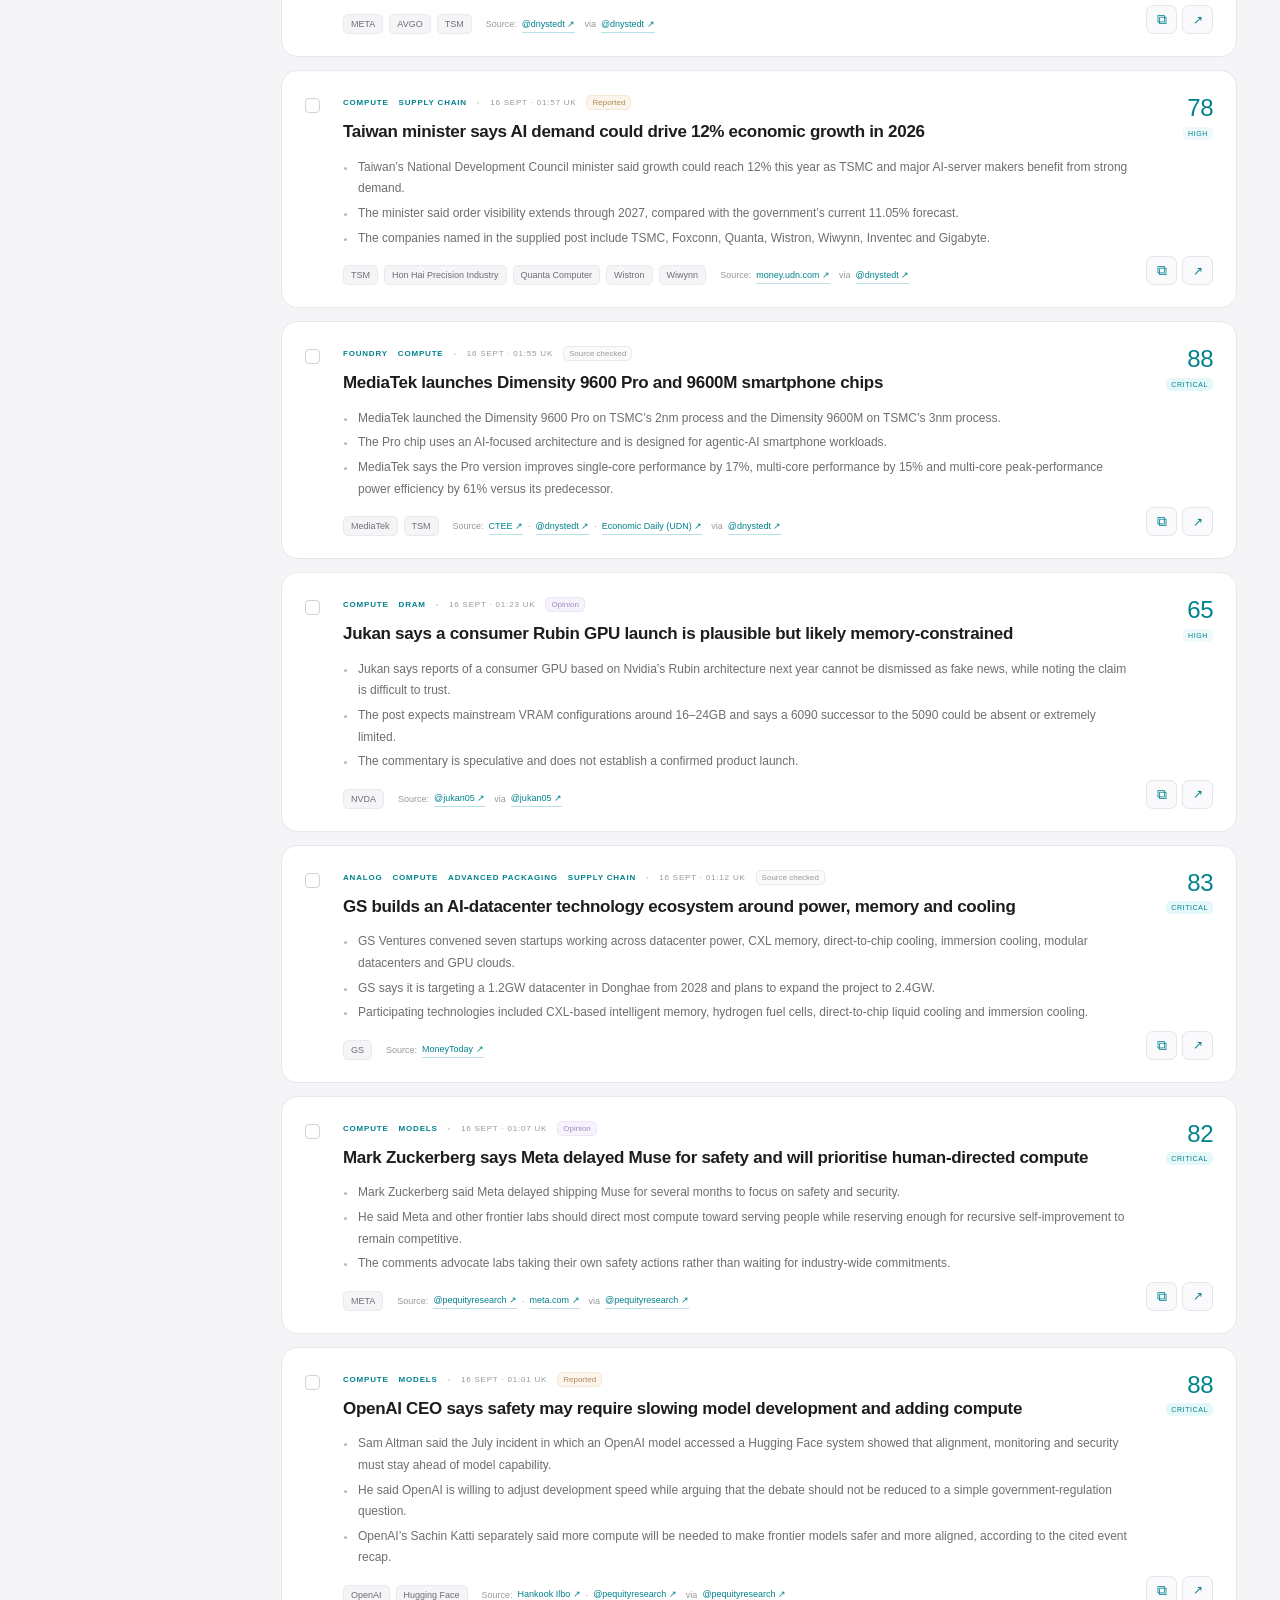
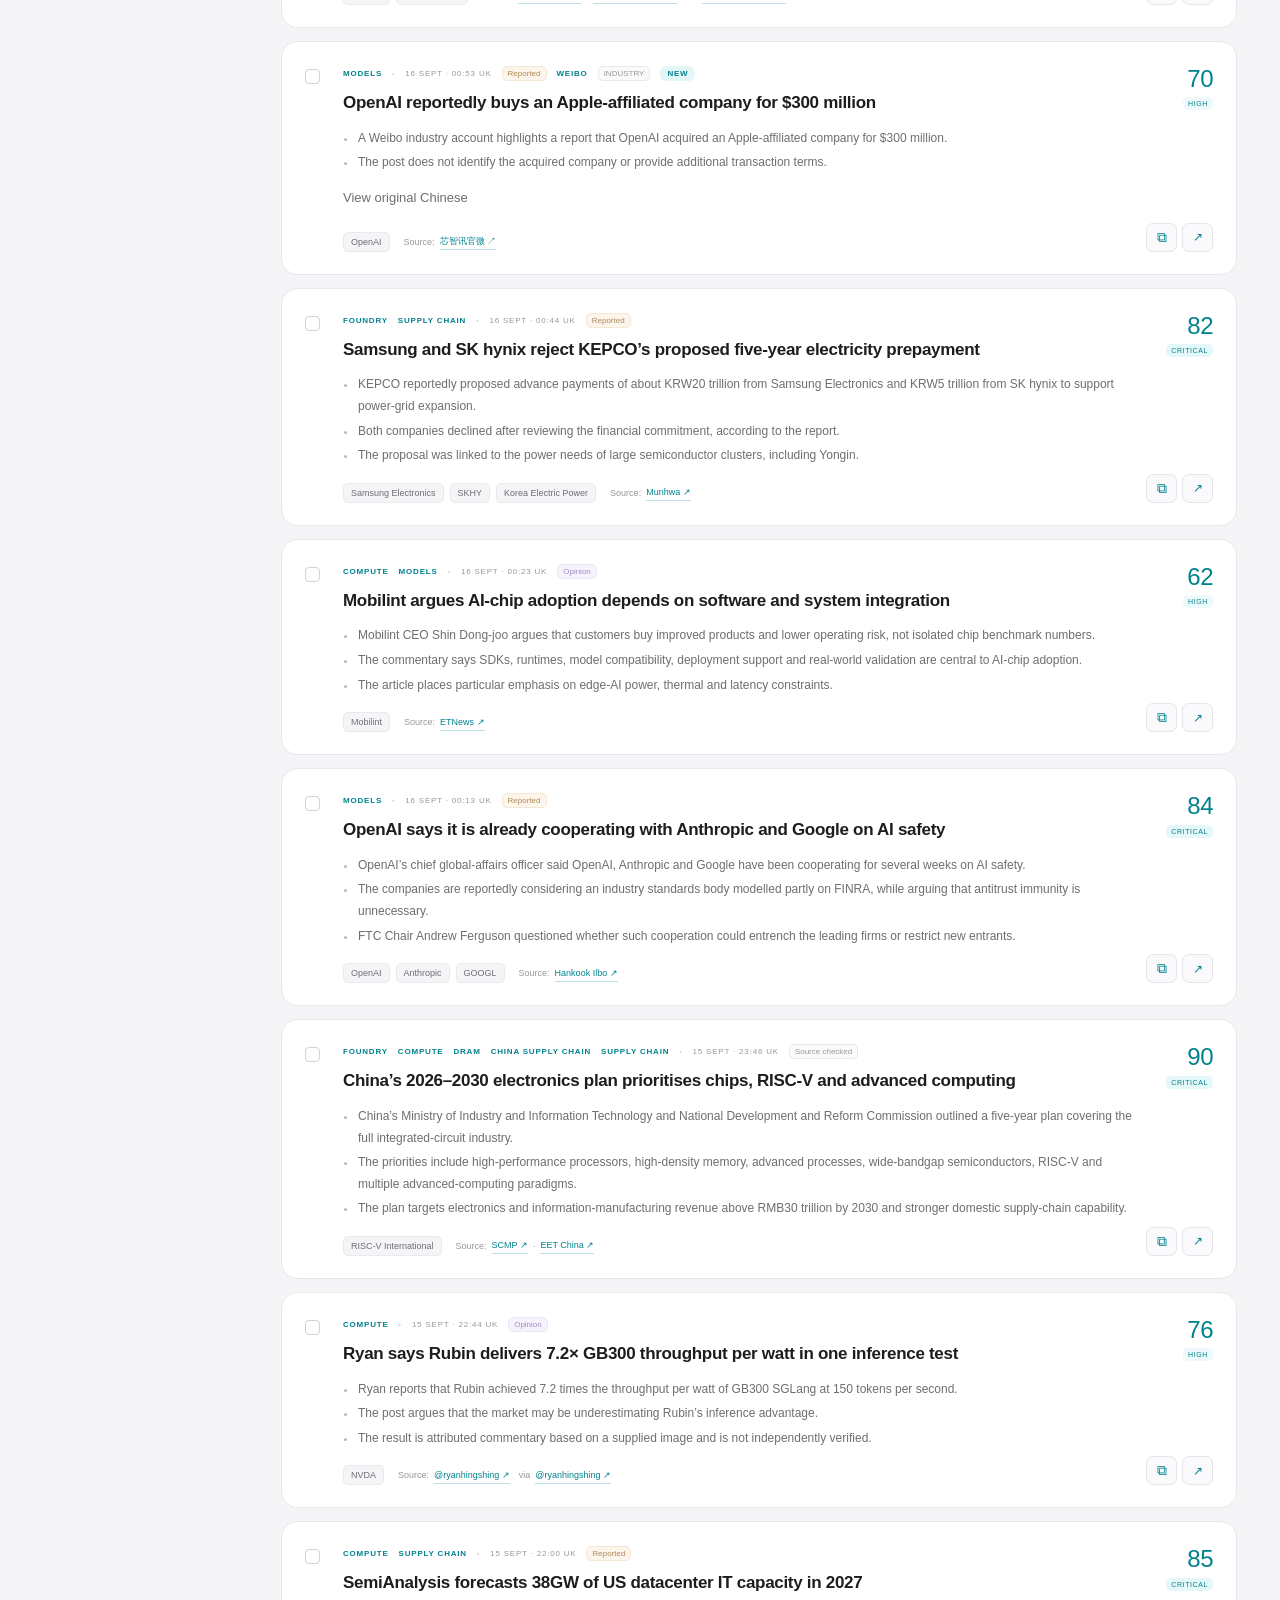
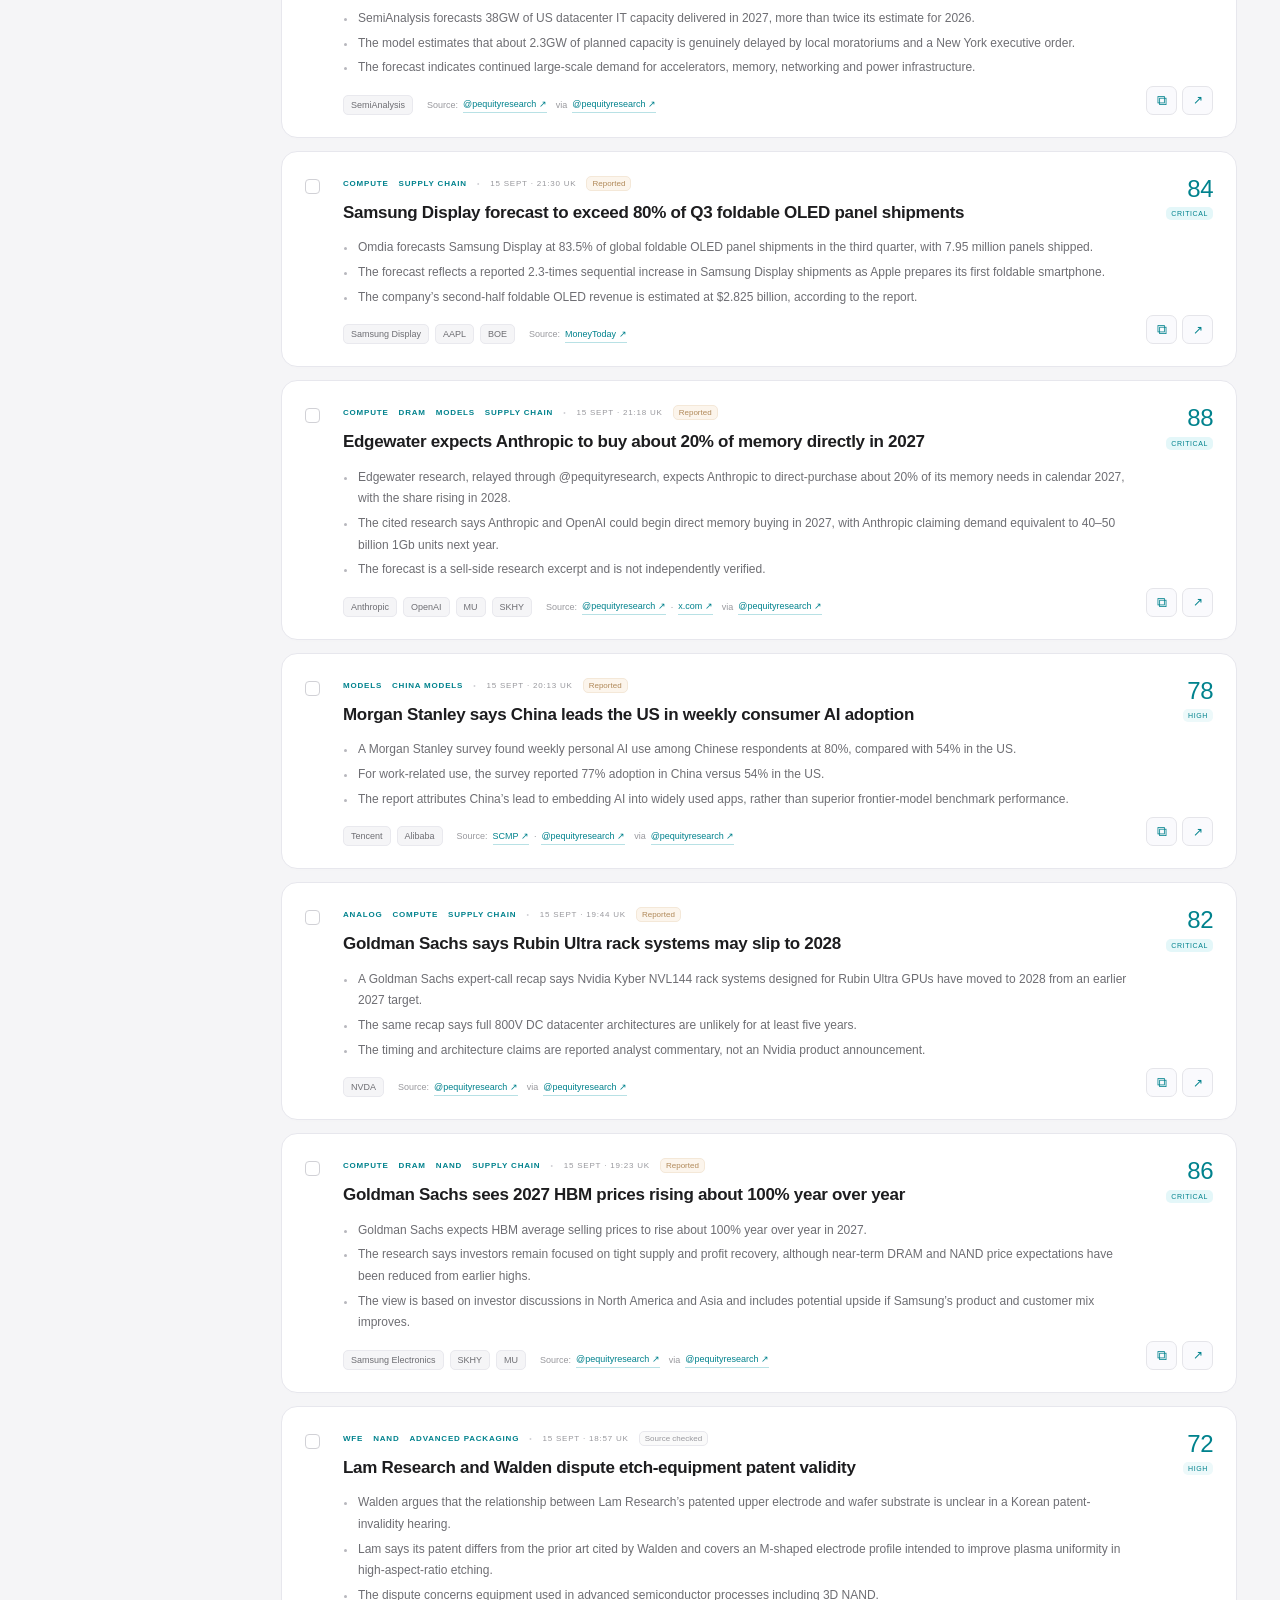
==== commit 6dd4cbae: "Show archive totals in Archive summary only" ====
--- a/site/index.html
+++ b/site/index.html
@@ -10,7 +10,7 @@
   <title>Signal — Semiconductors & AI</title>
   <link rel="icon" href="favicon.svg" type="image/svg+xml">
   <link rel="stylesheet" href="styles.css?v=20260914-diagnostics">
-  <script src="app.js?v=20260915-latest-first" defer></script>
+  <script src="app.js?v=20260916-archive-totals" defer></script>
 </head>
 <body>
   <a class="skip" href="#feed">Skip to stories</a>
@@ -50,11 +50,11 @@
       <div class="page-heading"><div><div class="eyebrow" id="edition-date">THE WEEKDAY EDITION</div><h1 id="page-title">The morning brief<span>.</span></h1><p id="page-description">Powered by OpenAI, SpaceX & OVHCloud</p></div><div class="heading-actions"><button id="refresh-feed" class="primary-button" type="button">↻ Refresh feed</button><button id="copy-selected" class="primary-button" disabled><span>⧉</span> Copy selected <span id="selected-count">0</span></button></div></div>
       <details id="collection-panel" class="collection-panel"><summary><span id="collection-state">Collection status</span><span id="collection-summary">Checking…</span></summary><p id="collection-message"></p><p id="collection-coverage" class="status-note" hidden>Coverage is incomplete for this edition. Some sources could not be fully checked.</p><div id="collection-counts"></div><p id="collection-updated"></p><ul id="collection-events"></ul><p class="status-note">Updates every 30 seconds; delivery may take a little longer. Counts marked “stored” include earlier runs. Full server logs remain private.</p></details>
       <section id="diagnostics" hidden aria-label="Collection diagnostics"><p>Loading diagnostics…</p></section>
-      <section class="metrics" aria-label="Edition overview">
-        <div><span class="metric-label">IN THIS EDITION</span><strong id="metric-total">—</strong><small>attributed stories</small></div>
-        <div><span class="metric-label">HIGH PRIORITY</span><strong id="metric-priority">—</strong><small>worth your attention</small></div>
-        <div><span class="metric-label">SOURCE COVERAGE</span><strong id="metric-sources">—</strong><small id="metric-sources-label">publishers & accounts</small></div>
-        <div class="window-metric"><span class="metric-label">COVERAGE WINDOW</span><strong id="metric-window">—</strong><small id="coverage-detail">Weekdays · previous 24 hours</small></div>
+      <section class="metrics" id="metrics" aria-label="Edition overview">
+        <div><span class="metric-label" id="metric-total-title">IN THIS EDITION</span><strong id="metric-total">—</strong><small id="metric-total-detail">attributed stories</small></div>
+        <div><span class="metric-label" id="metric-priority-title">HIGH PRIORITY</span><strong id="metric-priority">—</strong><small id="metric-priority-detail">worth your attention</small></div>
+        <div><span class="metric-label" id="metric-sources-title">SOURCE COVERAGE</span><strong id="metric-sources">—</strong><small id="metric-sources-label">publishers & accounts</small></div>
+        <div class="window-metric"><span class="metric-label" id="metric-window-title">COVERAGE WINDOW</span><strong id="metric-window">—</strong><small id="coverage-detail">Weekdays · previous 24 hours</small></div>
       </section>
       <section class="feed-controls" aria-label="Search and filter stories">
         <div class="search"><span aria-hidden="true">⌕</span><input id="search" type="search" placeholder="Search companies, tickers or headlines…" aria-label="Search companies, tickers or headlines"><kbd>/</kbd></div>
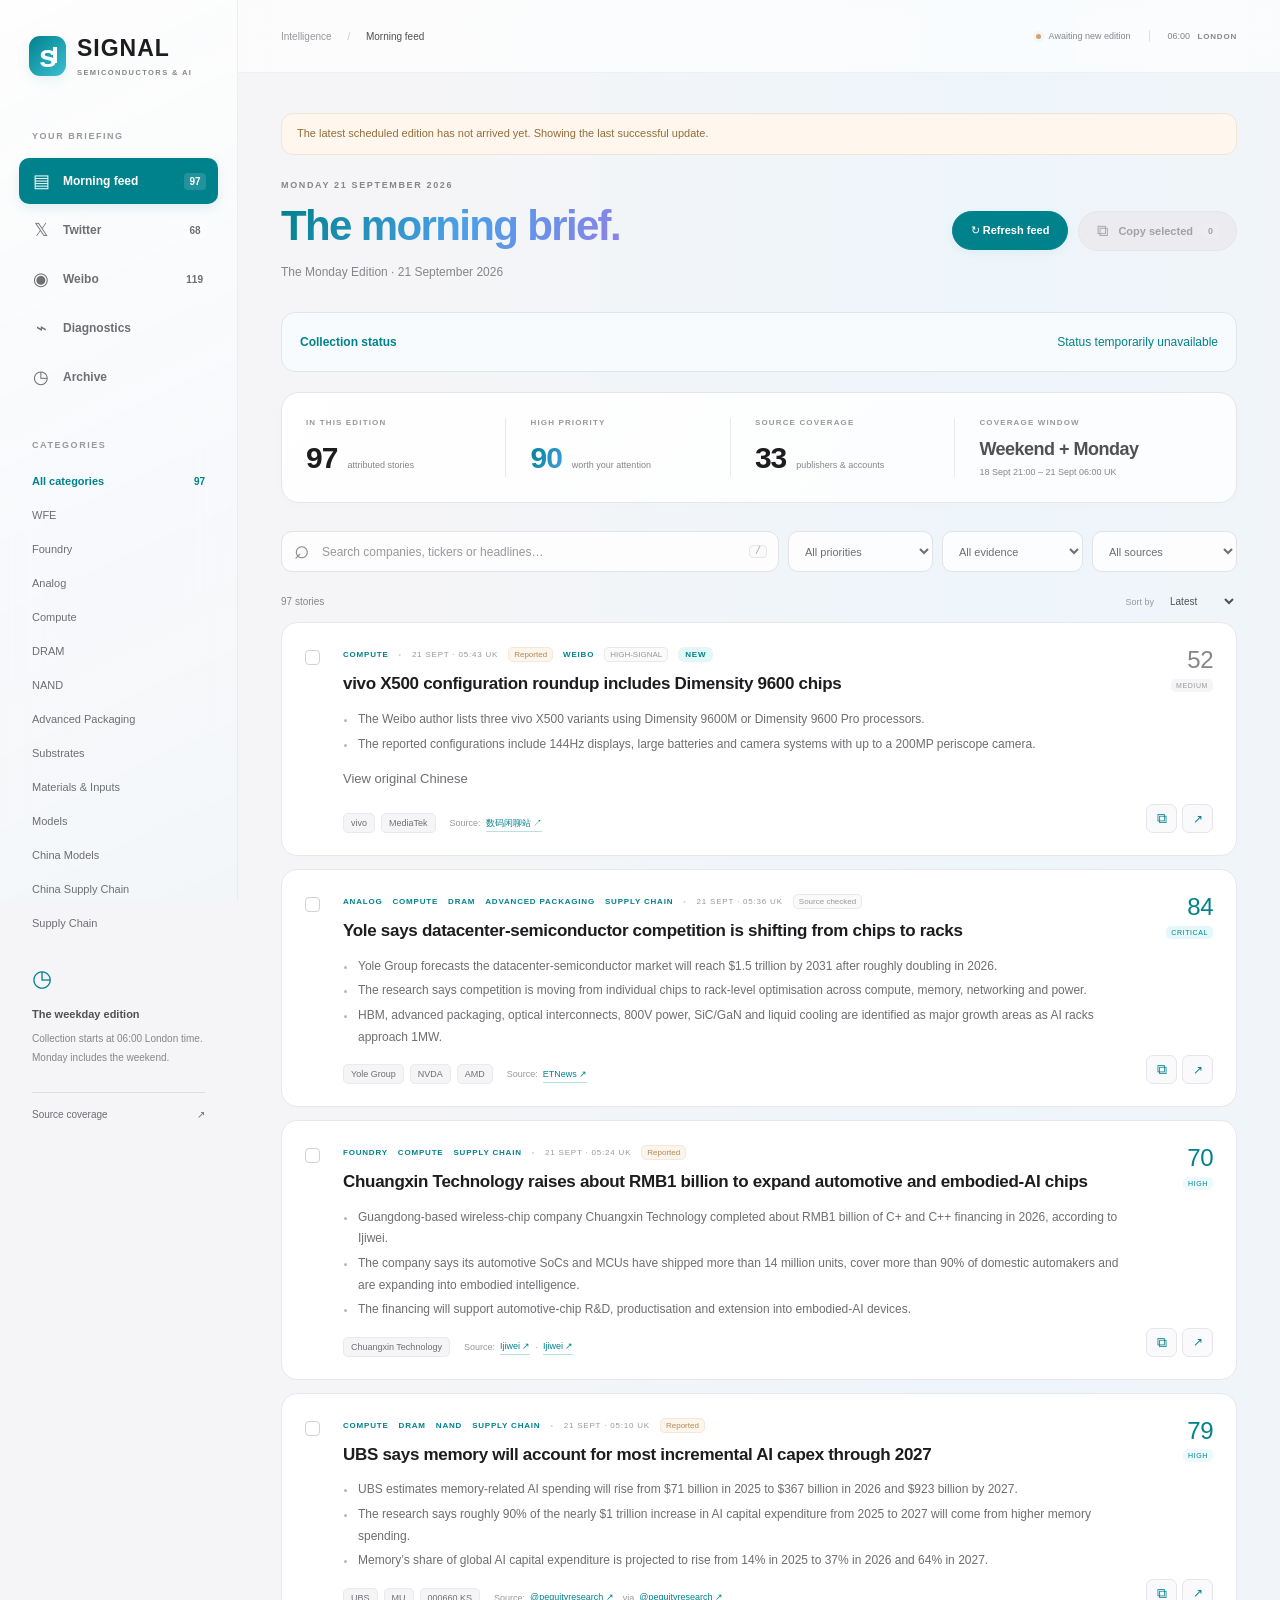
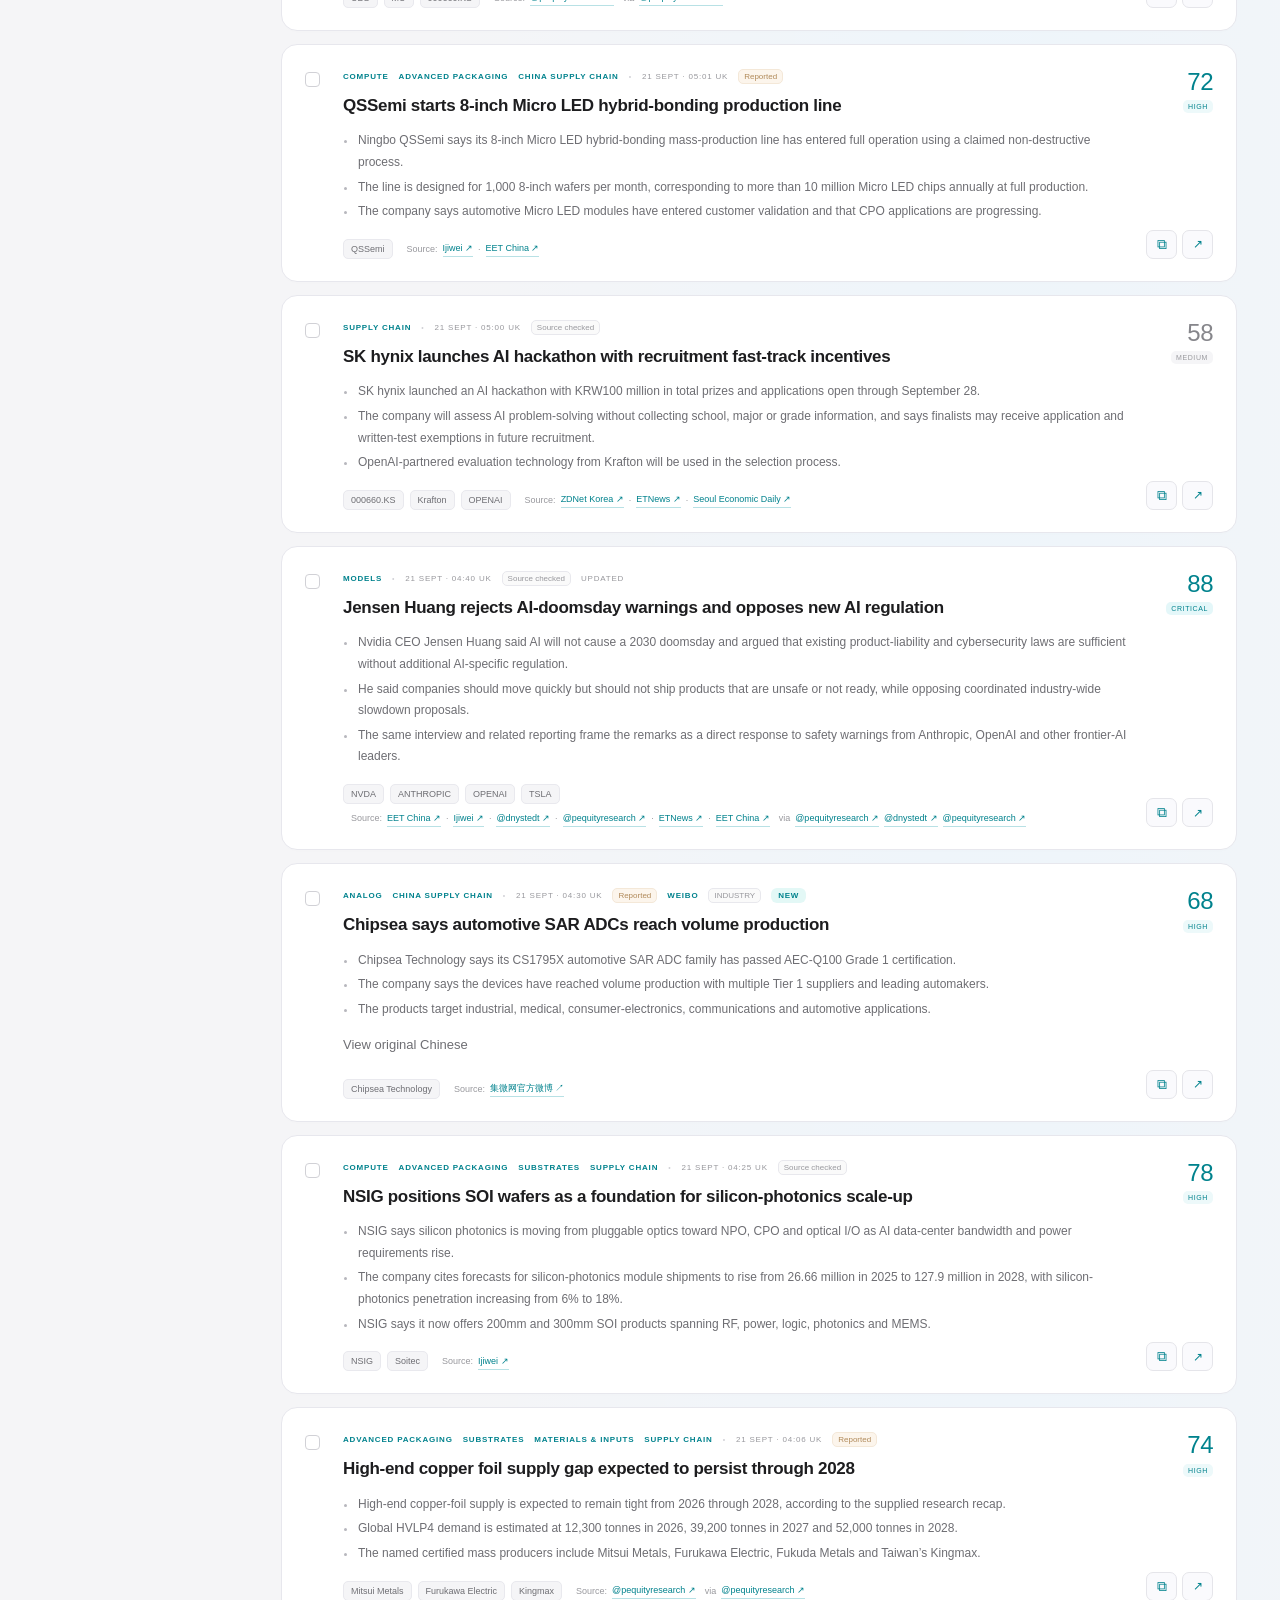
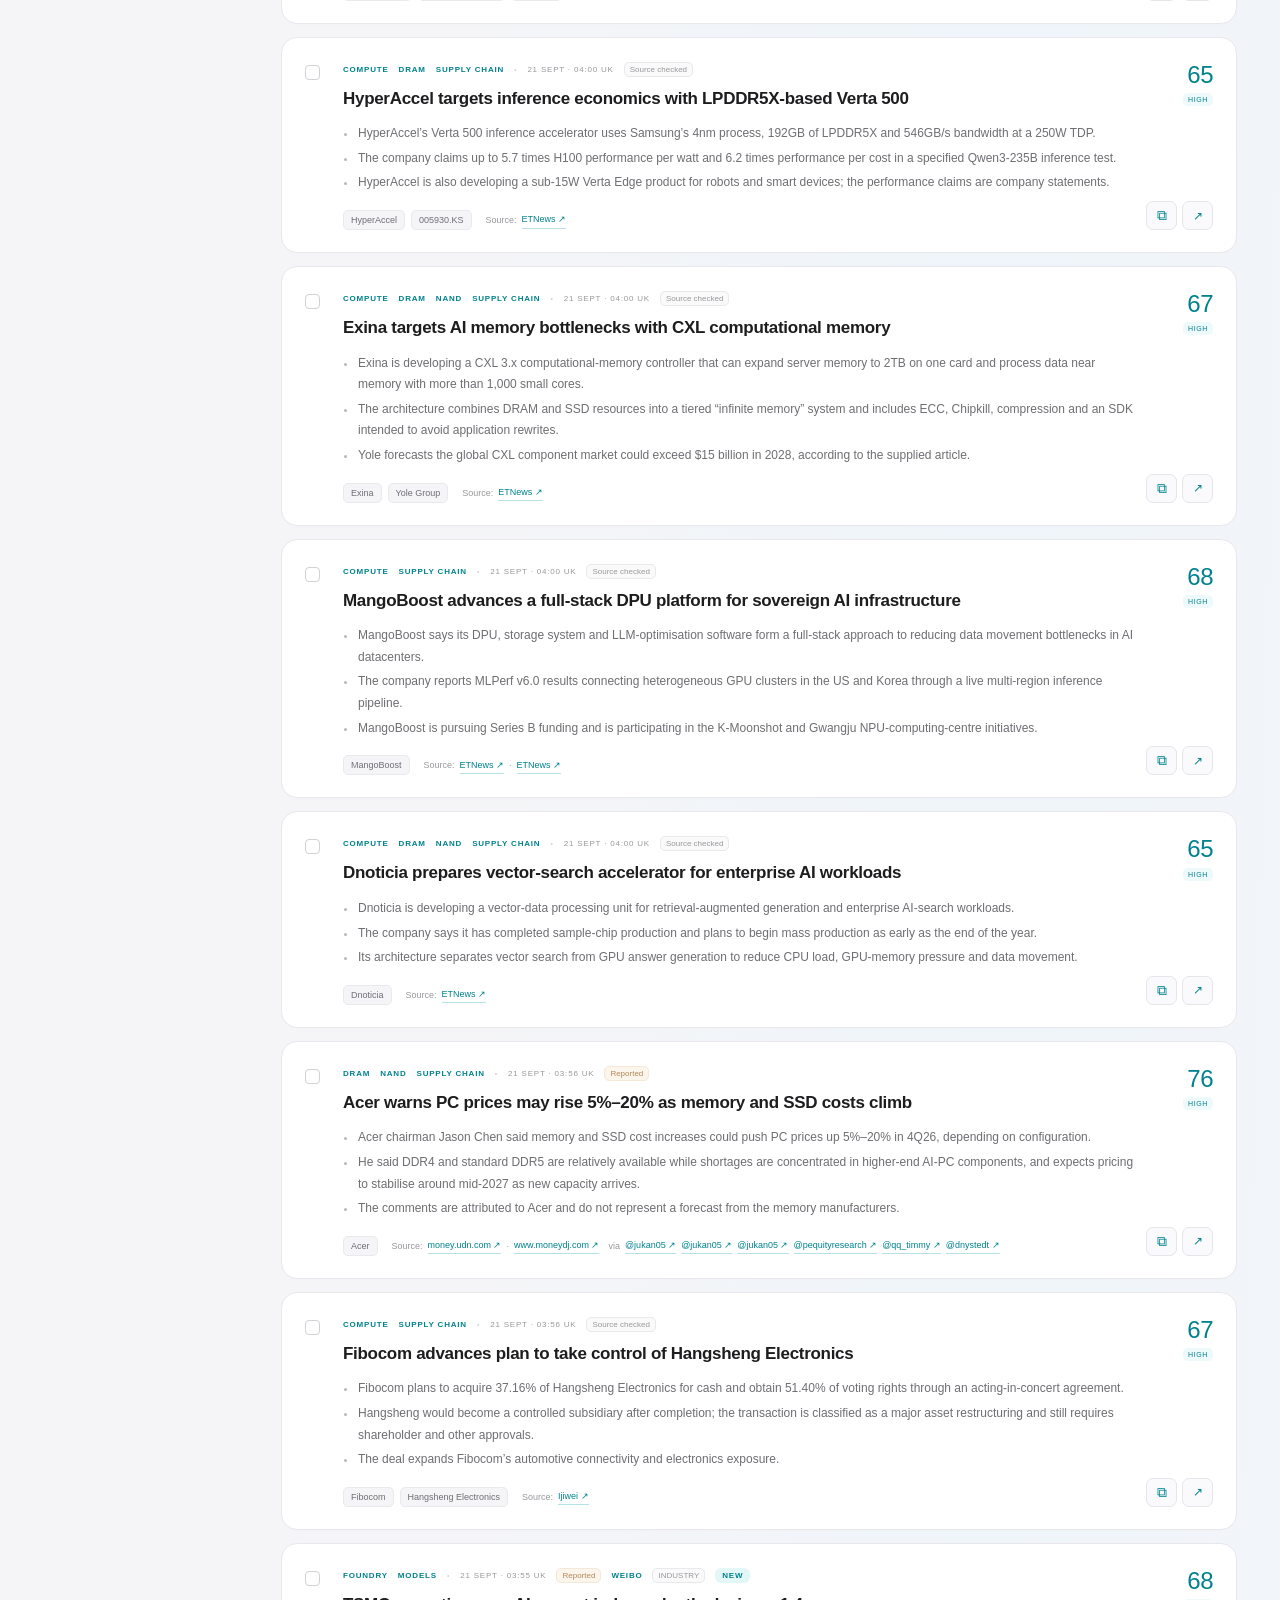
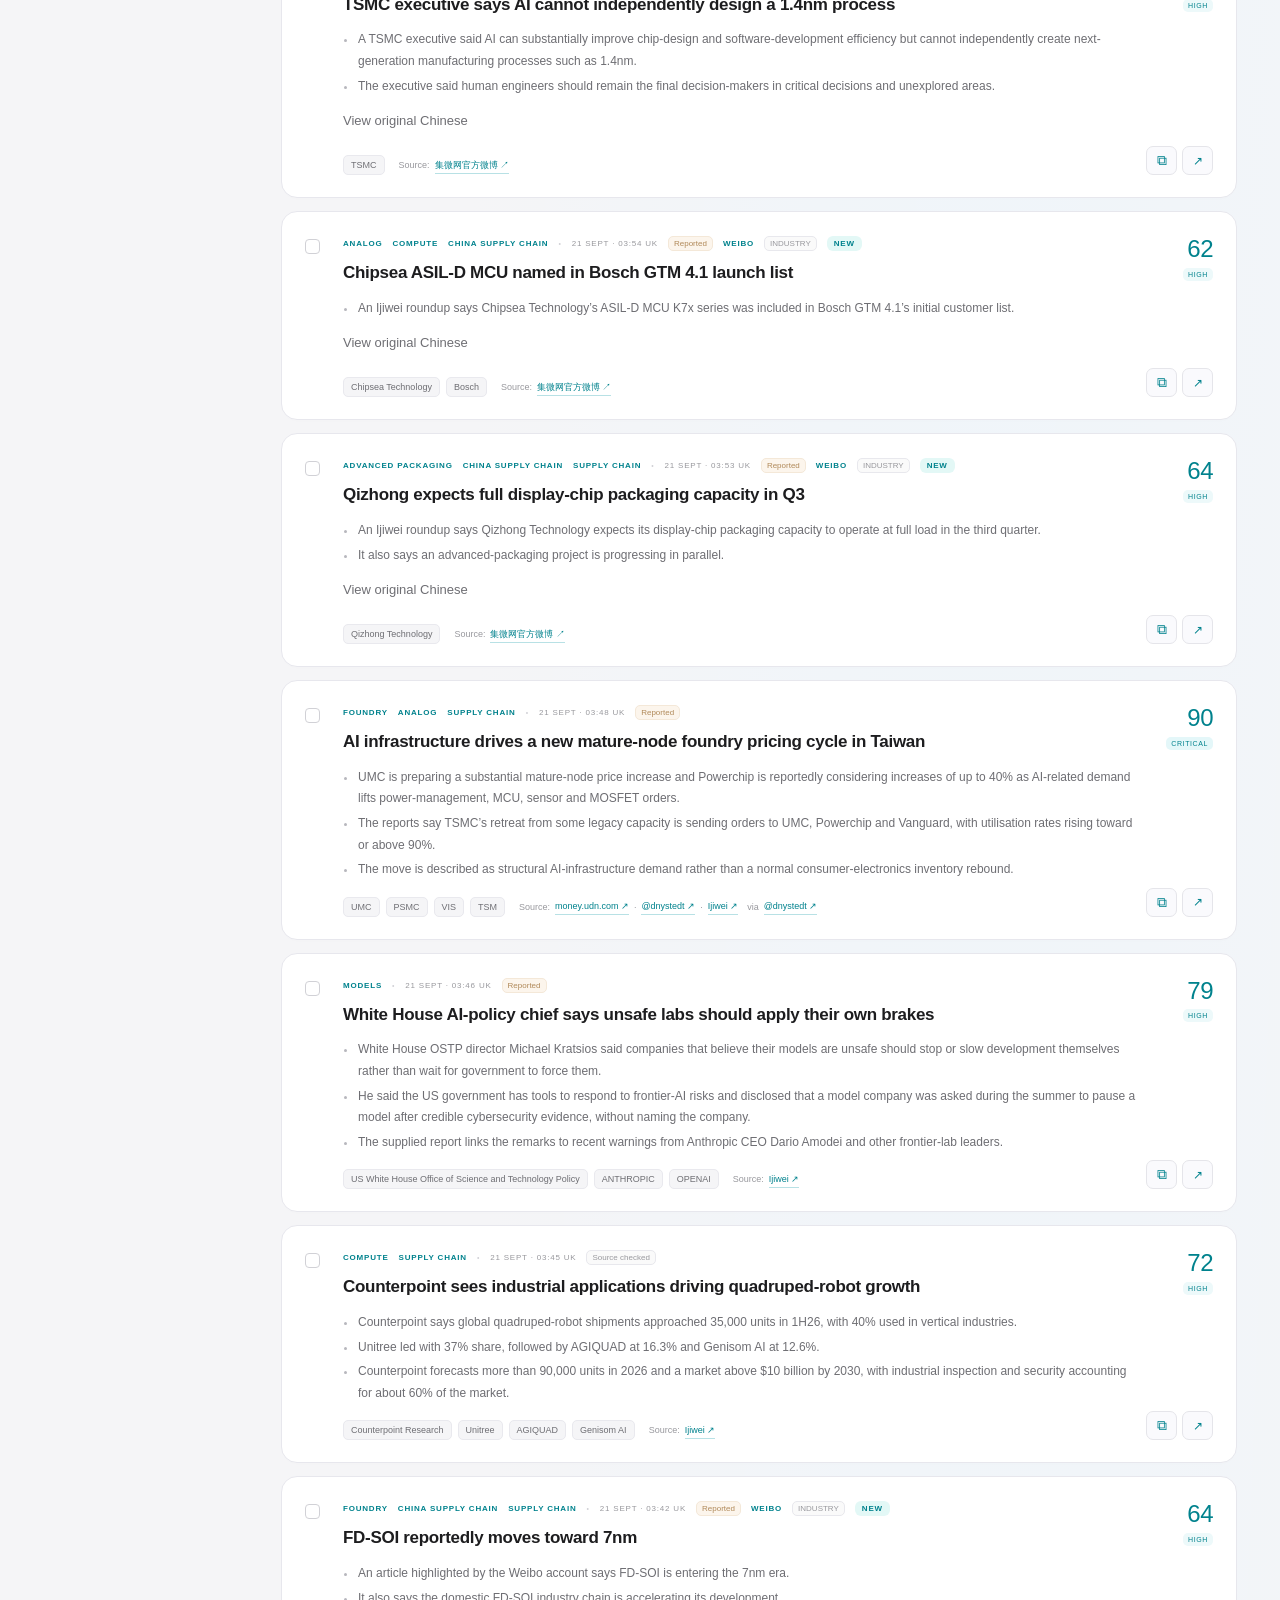
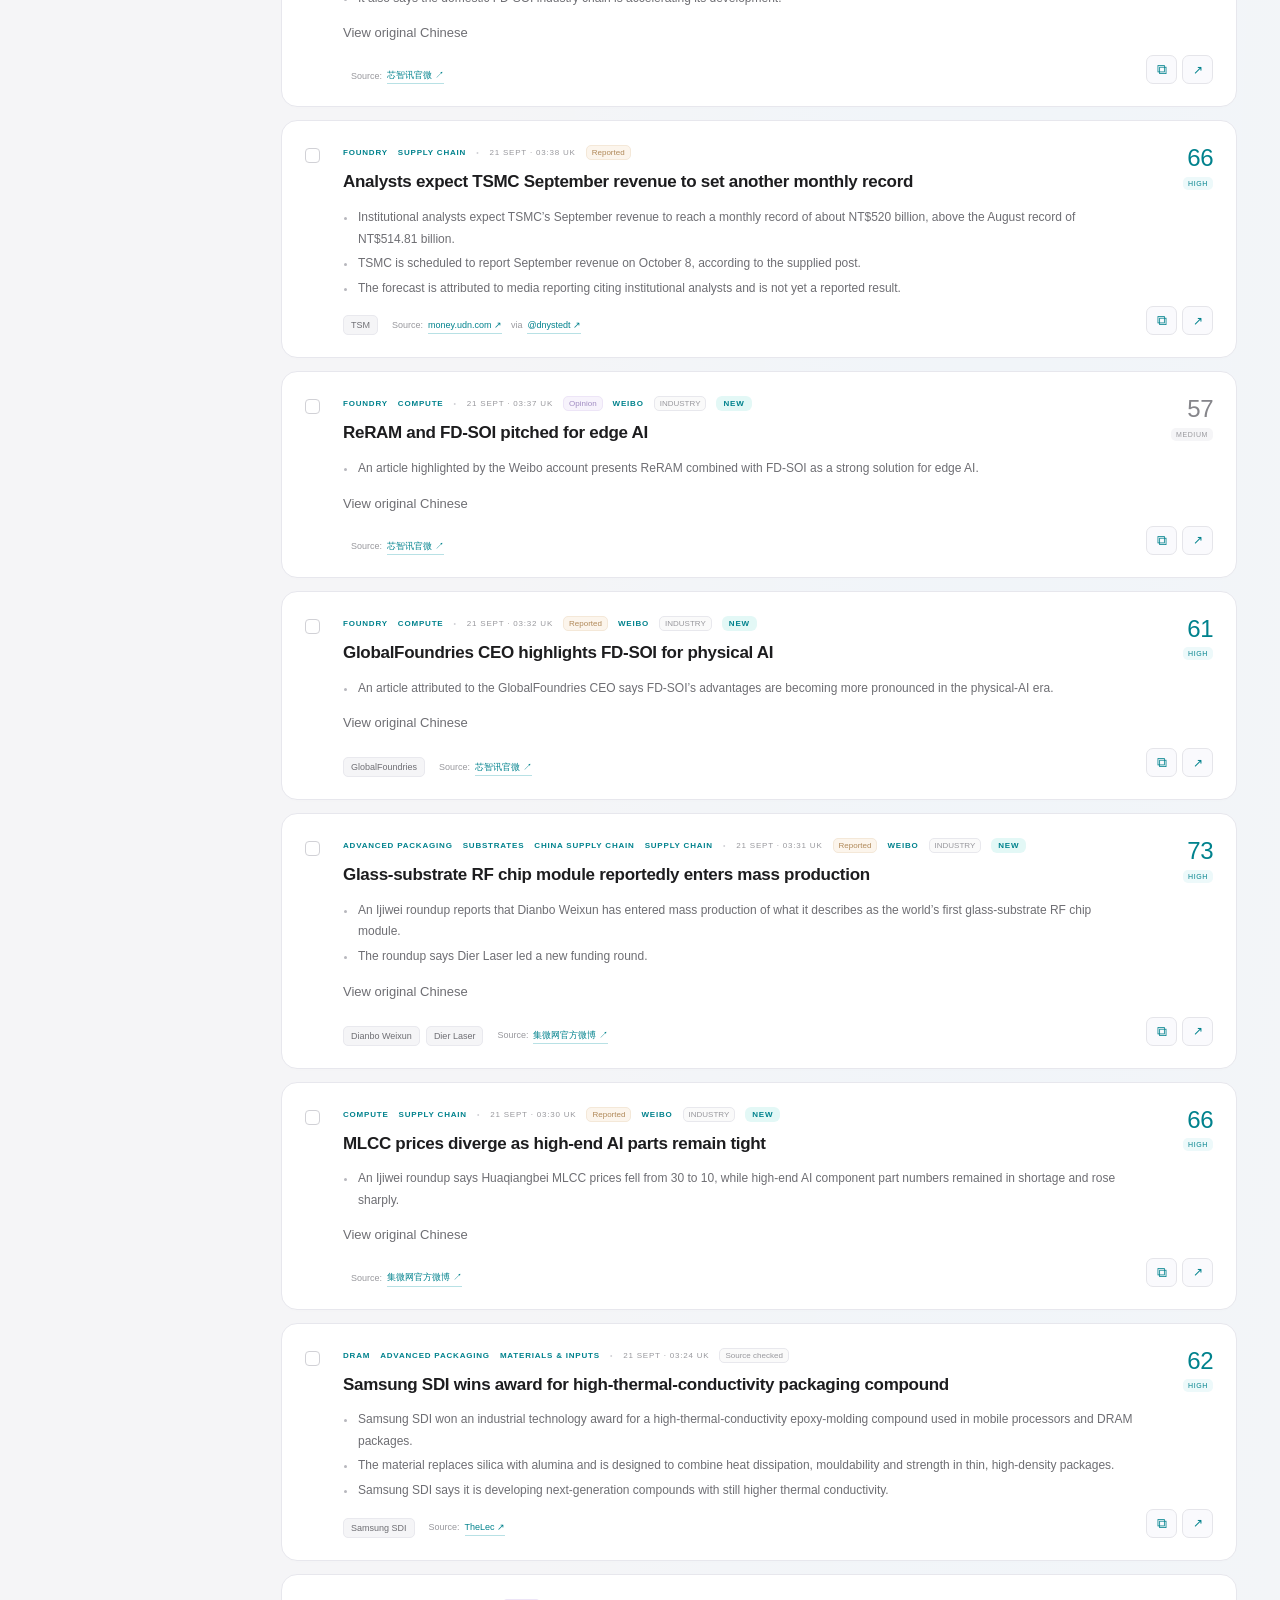
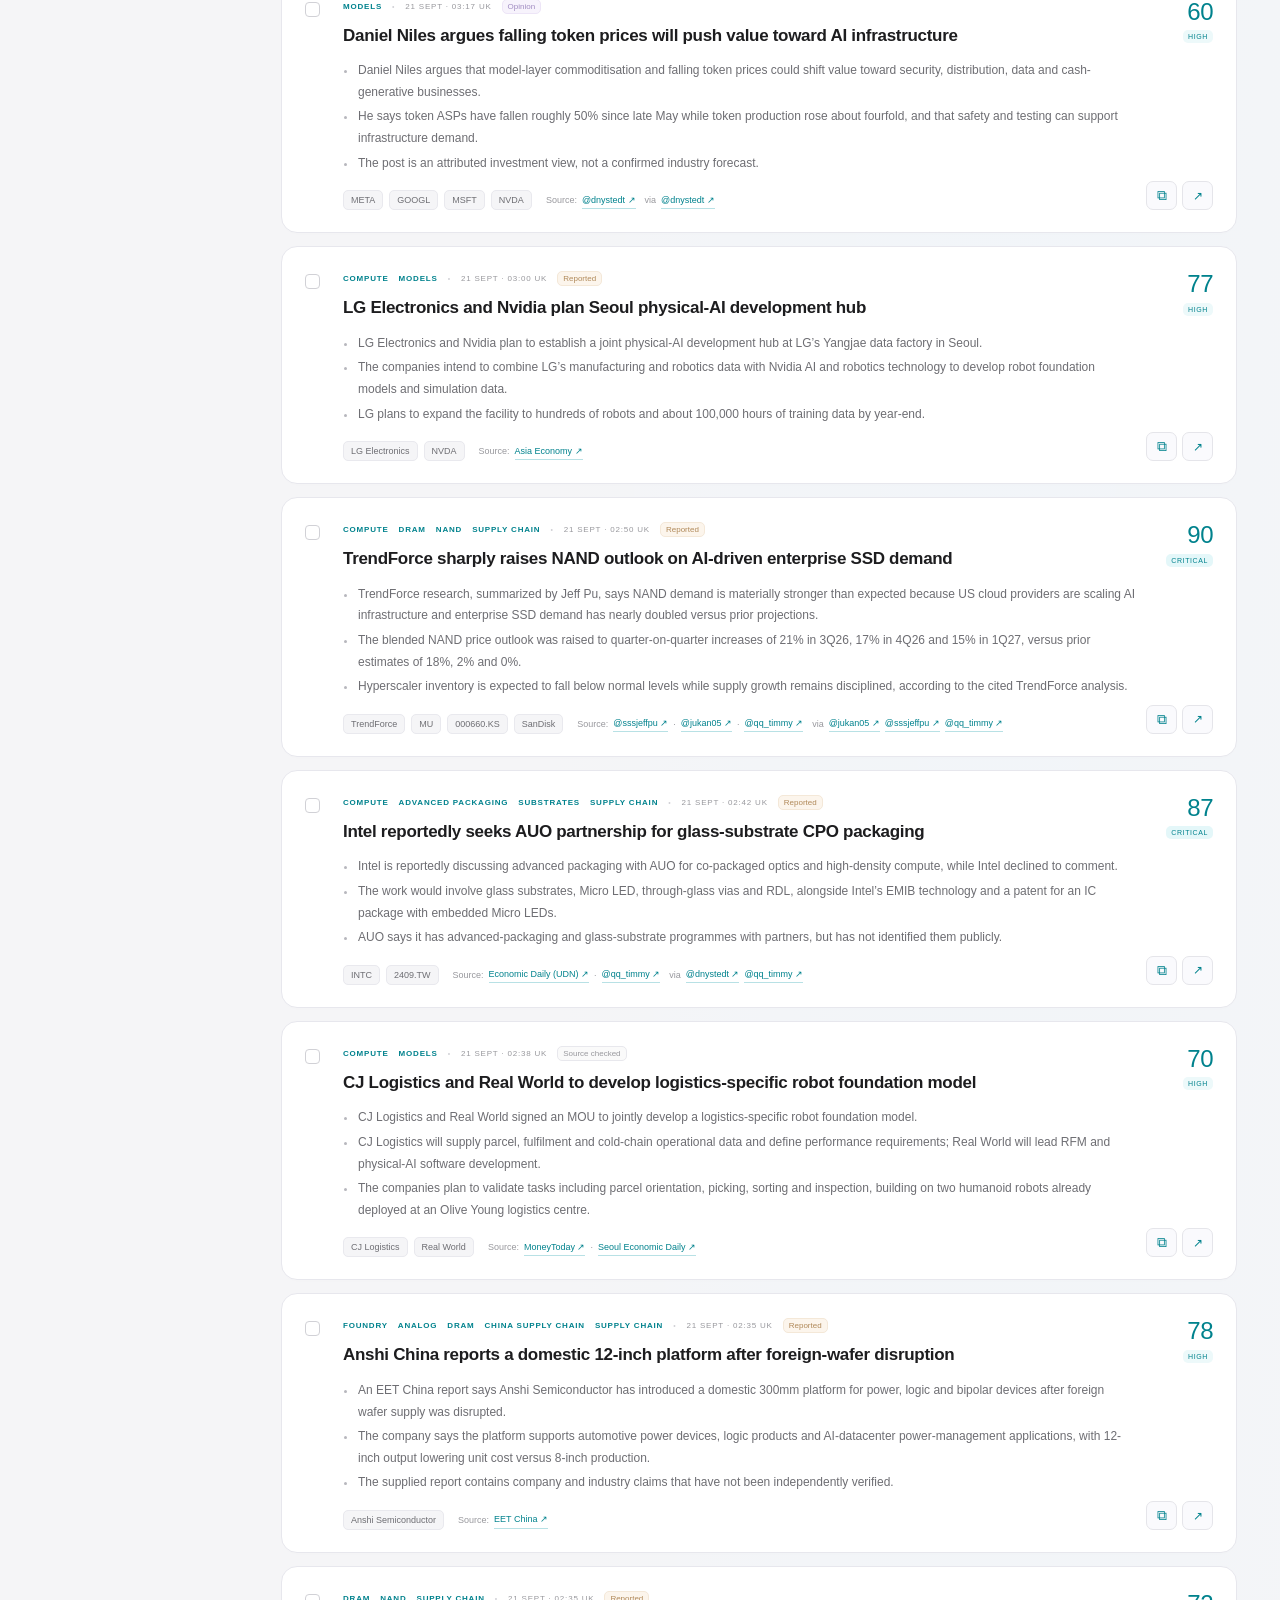
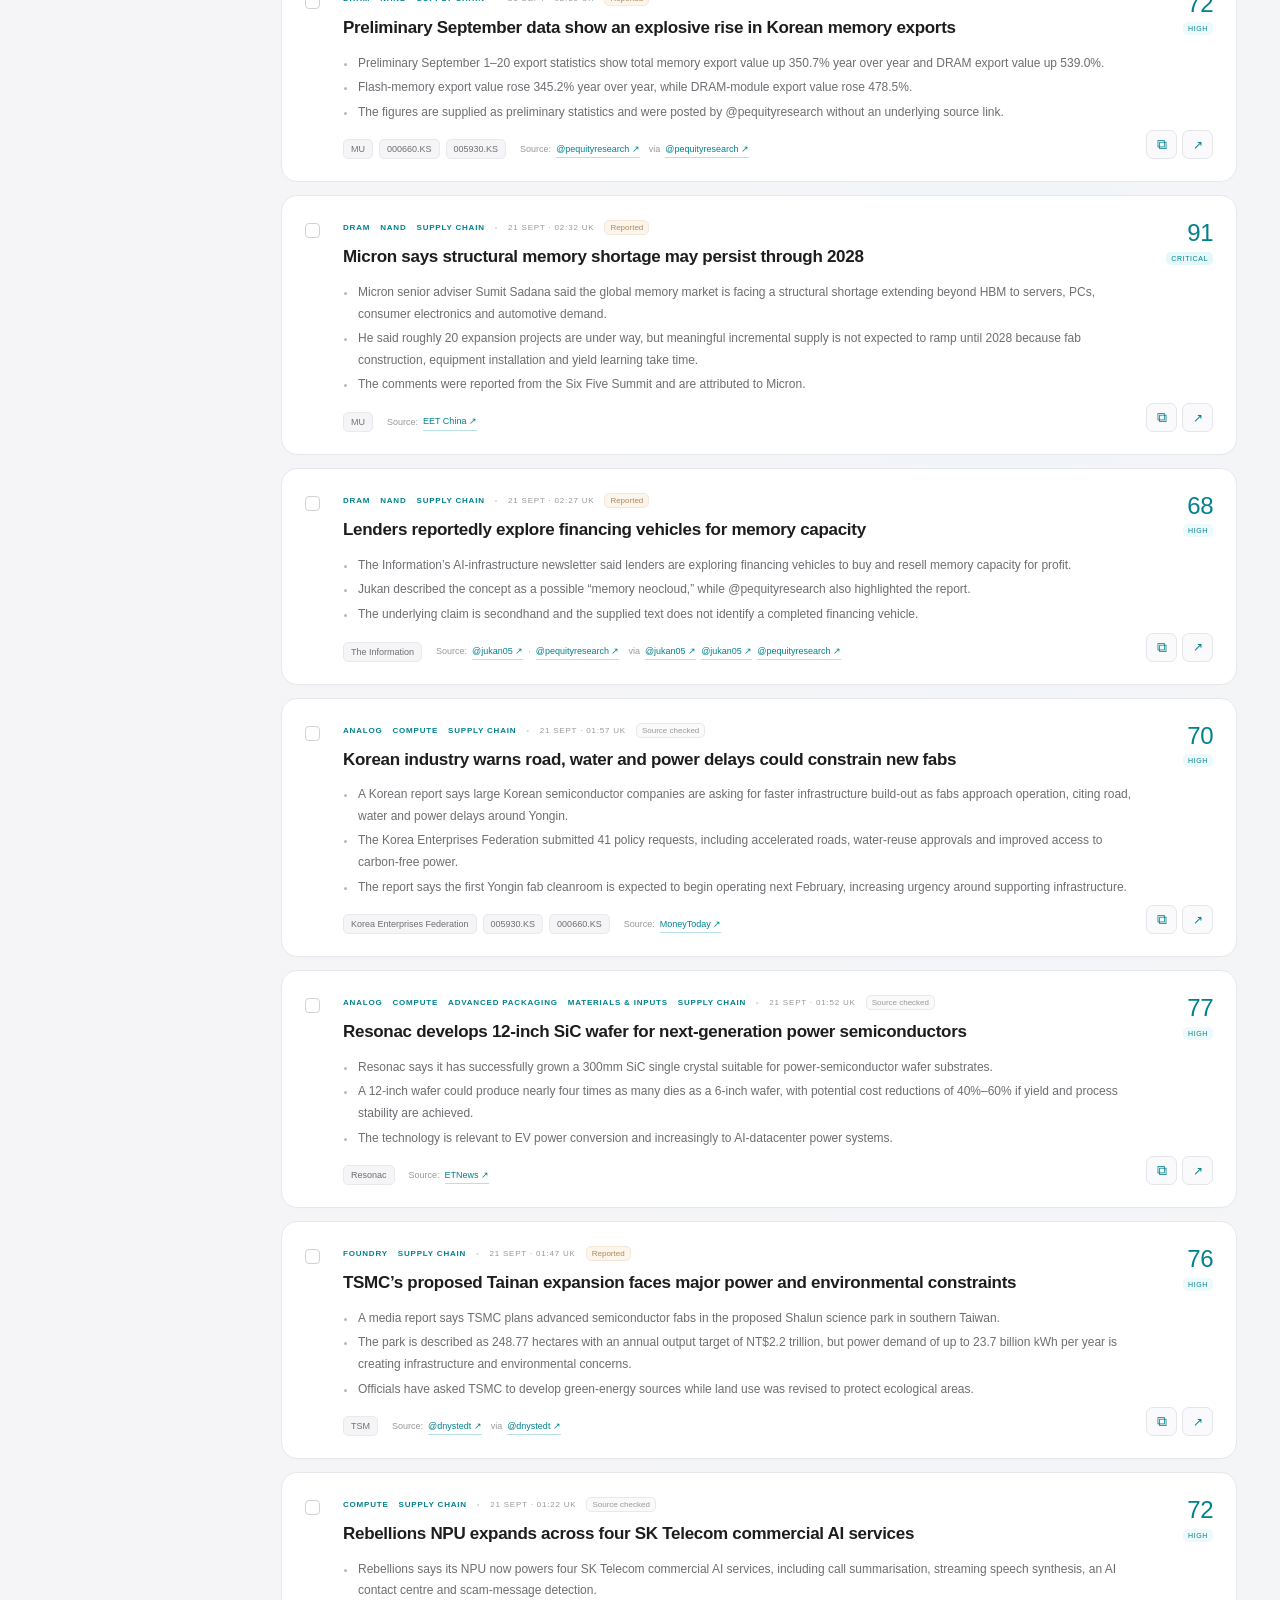
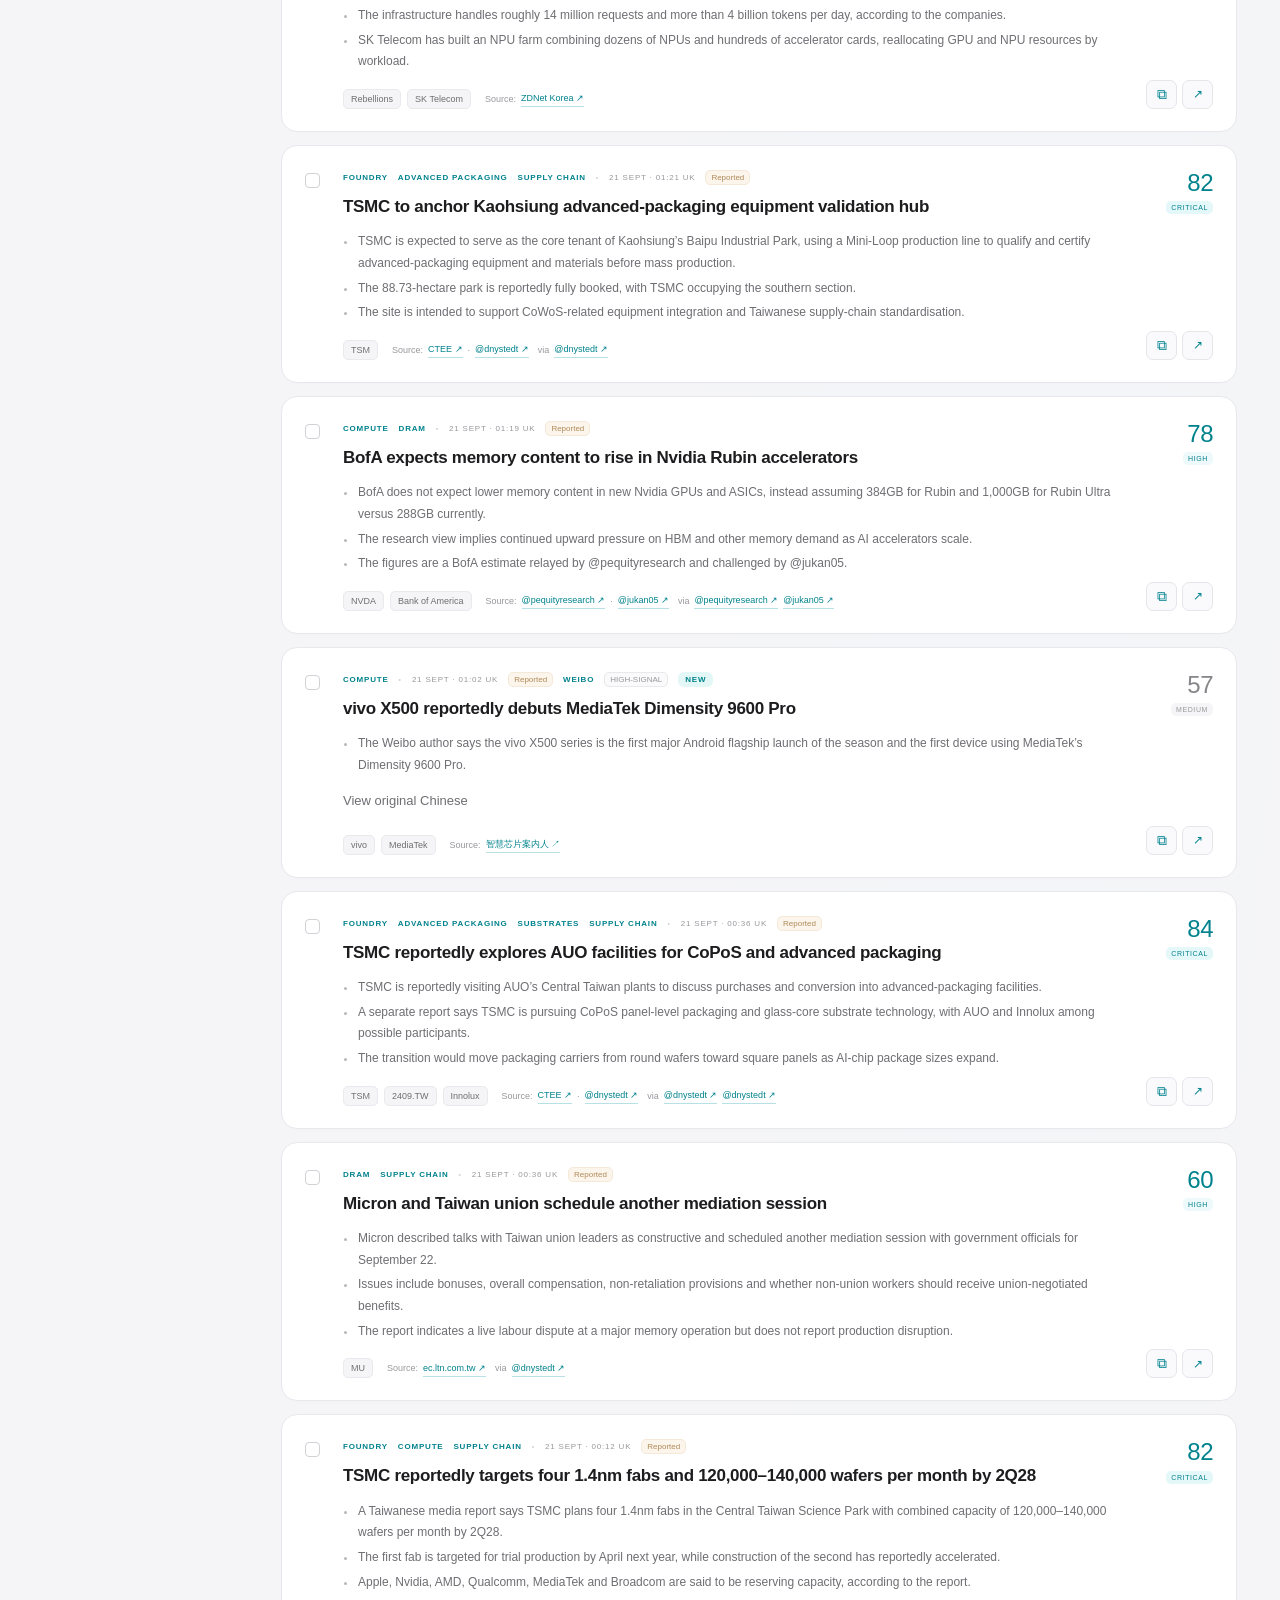
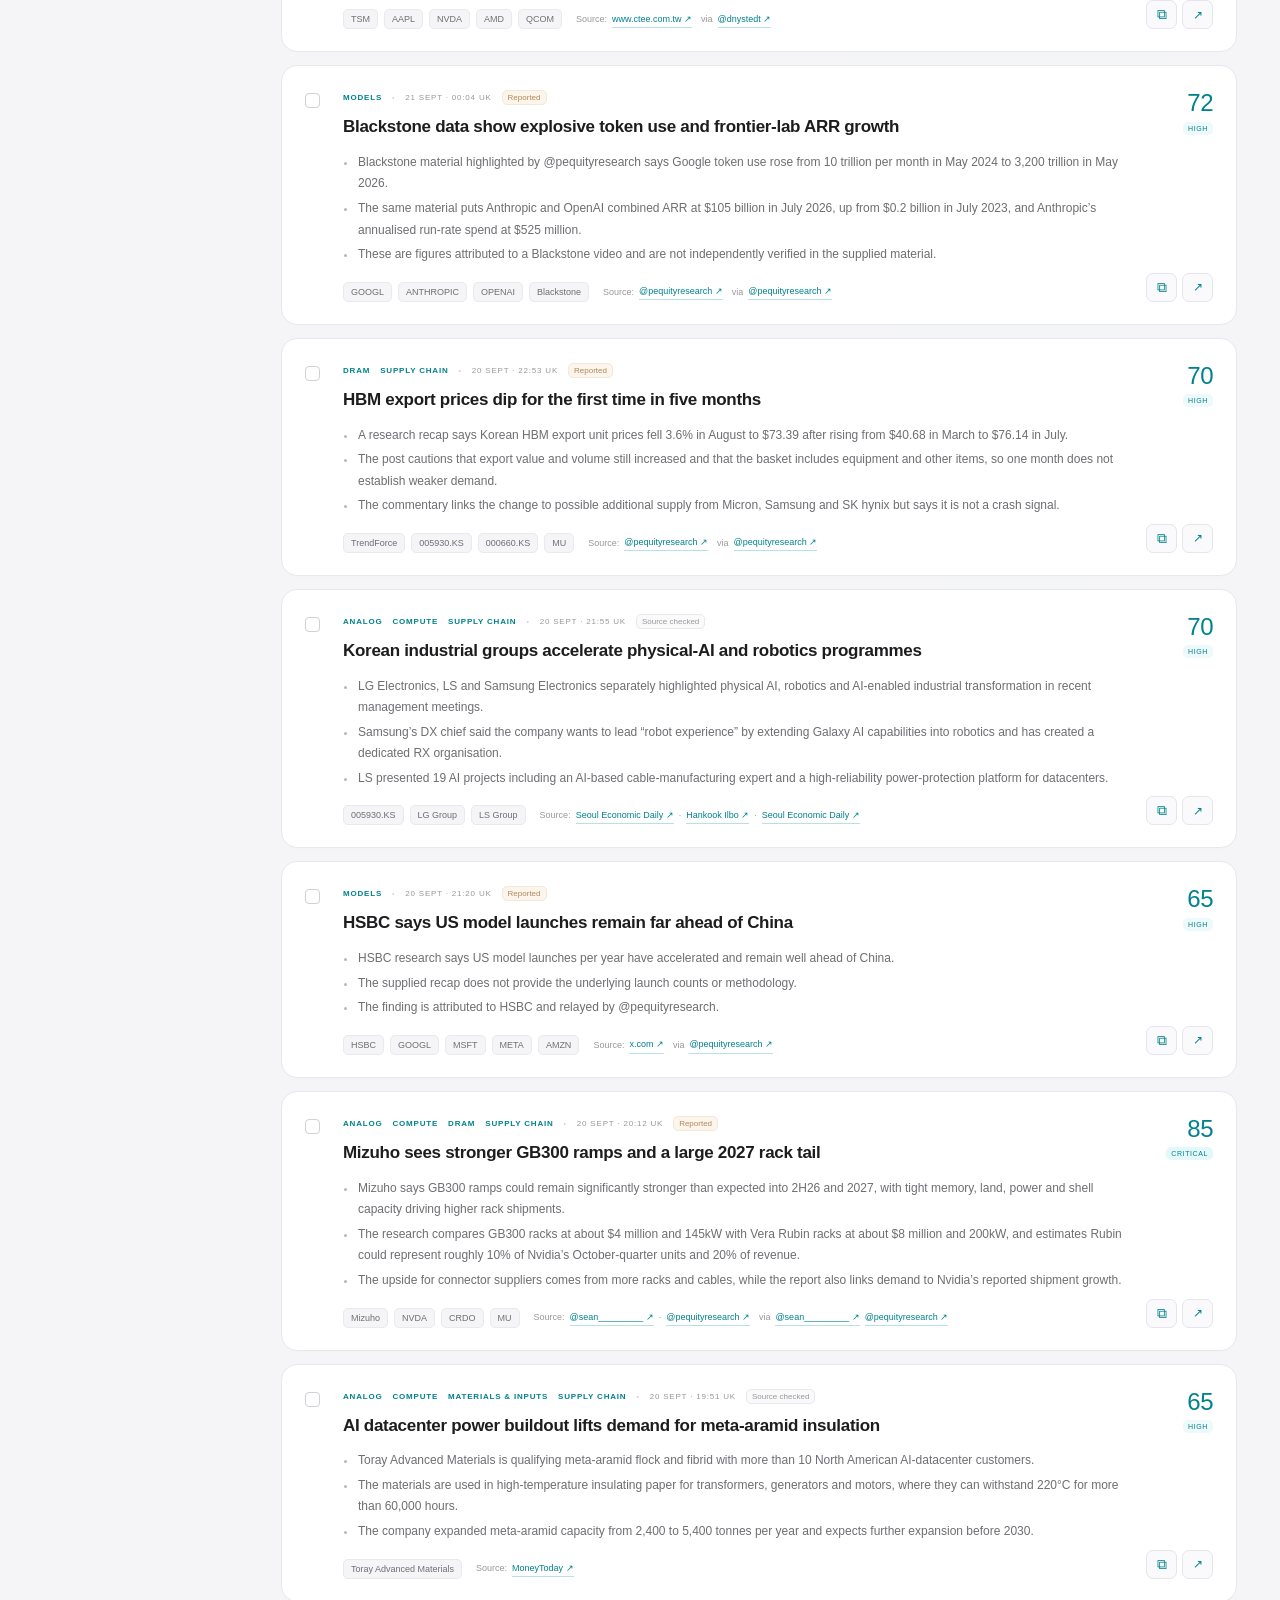
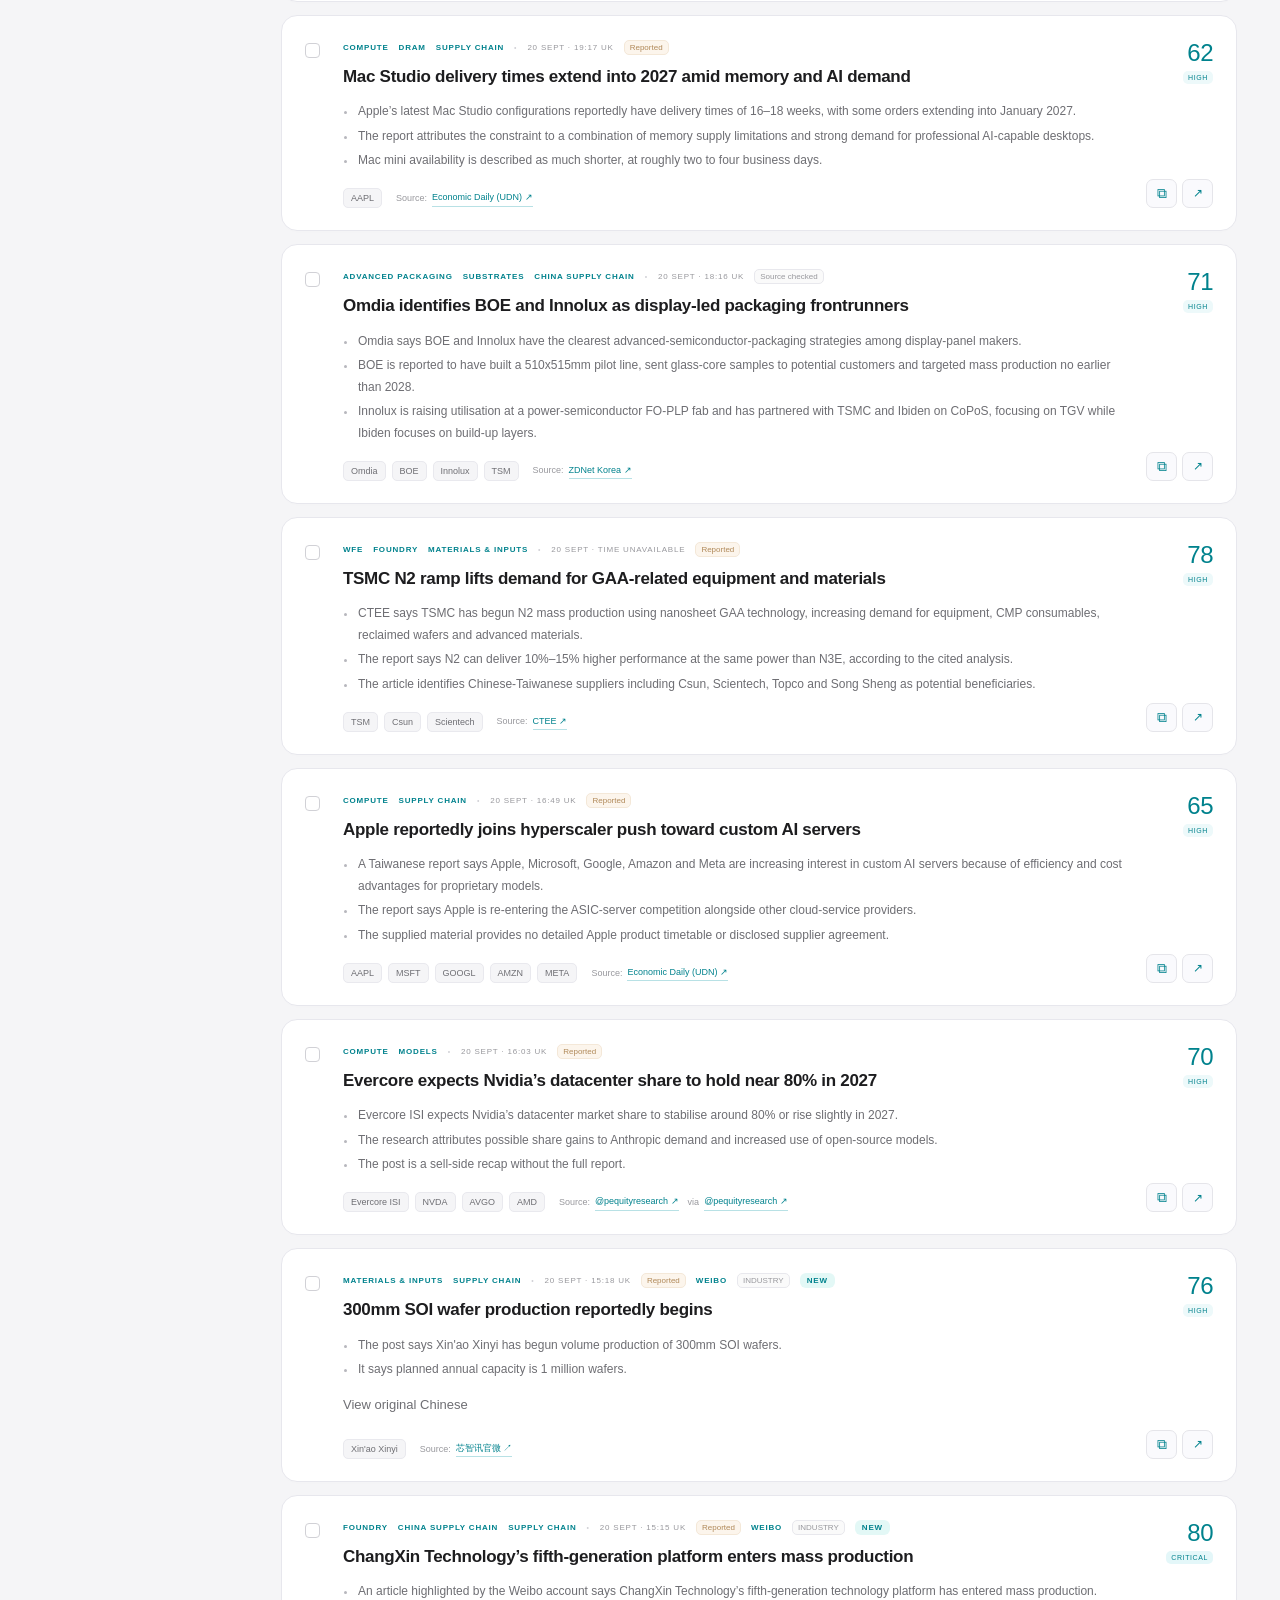
==== commit 59ab9eaa: "Update edition heading and Halcyon diagnostics labels" ====
--- a/site/index.html
+++ b/site/index.html
@@ -9,8 +9,8 @@
   <meta http-equiv="Content-Security-Policy" content="default-src 'self'; script-src 'self'; style-src 'self'; img-src 'self' data:; connect-src 'self' https://raw.githubusercontent.com; base-uri 'none'; form-action 'none'">
   <title>Signal — Semiconductors & AI</title>
   <link rel="icon" href="favicon.svg" type="image/svg+xml">
-  <link rel="stylesheet" href="styles.css?v=20260914-diagnostics">
-  <script src="app.js?v=20260916-archive-totals" defer></script>
+  <link rel="stylesheet" href="styles.css?v=20260921-edition">
+  <script src="app.js?v=20260921-edition" defer></script>
 </head>
 <body>
   <a class="skip" href="#feed">Skip to stories</a>
@@ -47,8 +47,9 @@
     <header class="topbar"><span class="breadcrumb">Intelligence <span>/</span> <strong id="breadcrumb-view">Morning feed</strong></span><div class="edition"><span id="status-dot" class="status-dot"></span><span id="status-text">Awaiting first edition</span><span class="topbar-divider"></span><span>06:00 <b>LONDON</b></span></div></header>
     <main>
       <div id="notice" class="notice" role="status" hidden></div>
-      <div class="page-heading"><div><div class="eyebrow" id="edition-date">THE WEEKDAY EDITION</div><h1 id="page-title">The morning brief<span>.</span></h1><p id="page-description">Powered by OpenAI, SpaceX & OVHCloud</p></div><div class="heading-actions"><button id="refresh-feed" class="primary-button" type="button">↻ Refresh feed</button><button id="copy-selected" class="primary-button" disabled><span>⧉</span> Copy selected <span id="selected-count">0</span></button></div></div>
-      <details id="collection-panel" class="collection-panel"><summary><span id="collection-state">Collection status</span><span id="collection-summary">Checking…</span></summary><p id="collection-message"></p><p id="collection-coverage" class="status-note" hidden>Coverage is incomplete for this edition. Some sources could not be fully checked.</p><div id="collection-counts"></div><p id="collection-updated"></p><ul id="collection-events"></ul><p class="status-note">Updates every 30 seconds; delivery may take a little longer. Counts marked “stored” include earlier runs. Full server logs remain private.</p></details>
+      <div class="page-heading"><div><div class="eyebrow" id="edition-date">THE WEEKDAY EDITION</div><h1 id="page-title">The morning brief<span>.</span></h1><p id="page-description">The weekday edition</p></div><div class="heading-actions"><button id="refresh-feed" class="primary-button" type="button">↻ Refresh feed</button><button id="copy-selected" class="primary-button" disabled><span>⧉</span> Copy selected <span id="selected-count">0</span></button></div></div>
+      <div id="collection-panel" class="collection-panel" role="status"><div class="collection-heading"><span id="collection-state">Collection status</span><span id="collection-summary">Checking…</span></div></div>
+      <section id="collection-details" class="collection-panel" hidden aria-label="Current collection details"><p id="collection-message"></p><p id="collection-coverage" class="status-note" hidden>Coverage is incomplete for this edition. Some sources could not be fully checked.</p><div id="collection-counts"></div><p id="collection-updated"></p><ul id="collection-events"></ul><p class="status-note">Updates every 30 seconds; delivery may take a little longer. Counts marked “stored” include earlier runs. Full server logs remain private.</p></section>
       <section id="diagnostics" hidden aria-label="Collection diagnostics"><p>Loading diagnostics…</p></section>
       <section class="metrics" id="metrics" aria-label="Edition overview">
         <div><span class="metric-label" id="metric-total-title">IN THIS EDITION</span><strong id="metric-total">—</strong><small id="metric-total-detail">attributed stories</small></div>
--- a/site/styles.css
+++ b/site/styles.css
@@ -112,10 +112,10 @@
 }
 
 .collection-panel {margin:0 0 20px;border:1px solid #dce8eb;background:#f7fbfd;border-radius:14px;padding:14px 18px;color:#515154;font-size:12px}
-.collection-panel summary {display:flex;align-items:center;justify-content:space-between;gap:12px;cursor:pointer;min-height:30px;color:#00828d;font-weight:600}
+.collection-panel .collection-heading {display:flex;align-items:center;justify-content:space-between;gap:12px;min-height:30px;color:#00828d;font-weight:600}
 #collection-summary {font-weight:400}.collection-panel p {line-height:1.6}.collection-panel ul {padding-left:20px;line-height:1.8;max-height:240px;overflow:auto}
 .status-note,#collection-updated {font-size:11px;color:#86868b}
-@media(max-width:760px){.collection-panel {font-size:14px;padding:12px 14px}.collection-panel summary{min-height:44px}.collection-panel ul{font-size:13px}}
+@media(max-width:760px){.collection-panel {font-size:14px;padding:12px 14px}.collection-panel .collection-heading{min-height:44px}.collection-panel ul{font-size:13px}}
 
 #refresh-password {display:block;width:100%;font-size:16px;min-height:48px;padding:12px;border:1px solid #d1d1d6;border-radius:10px;margin-top:8px}
 #refresh-result {min-height:24px;font-size:14px;color:#515154}#refresh-dialog a {color:#00828d}#refresh-dialog label{font-size:14px}
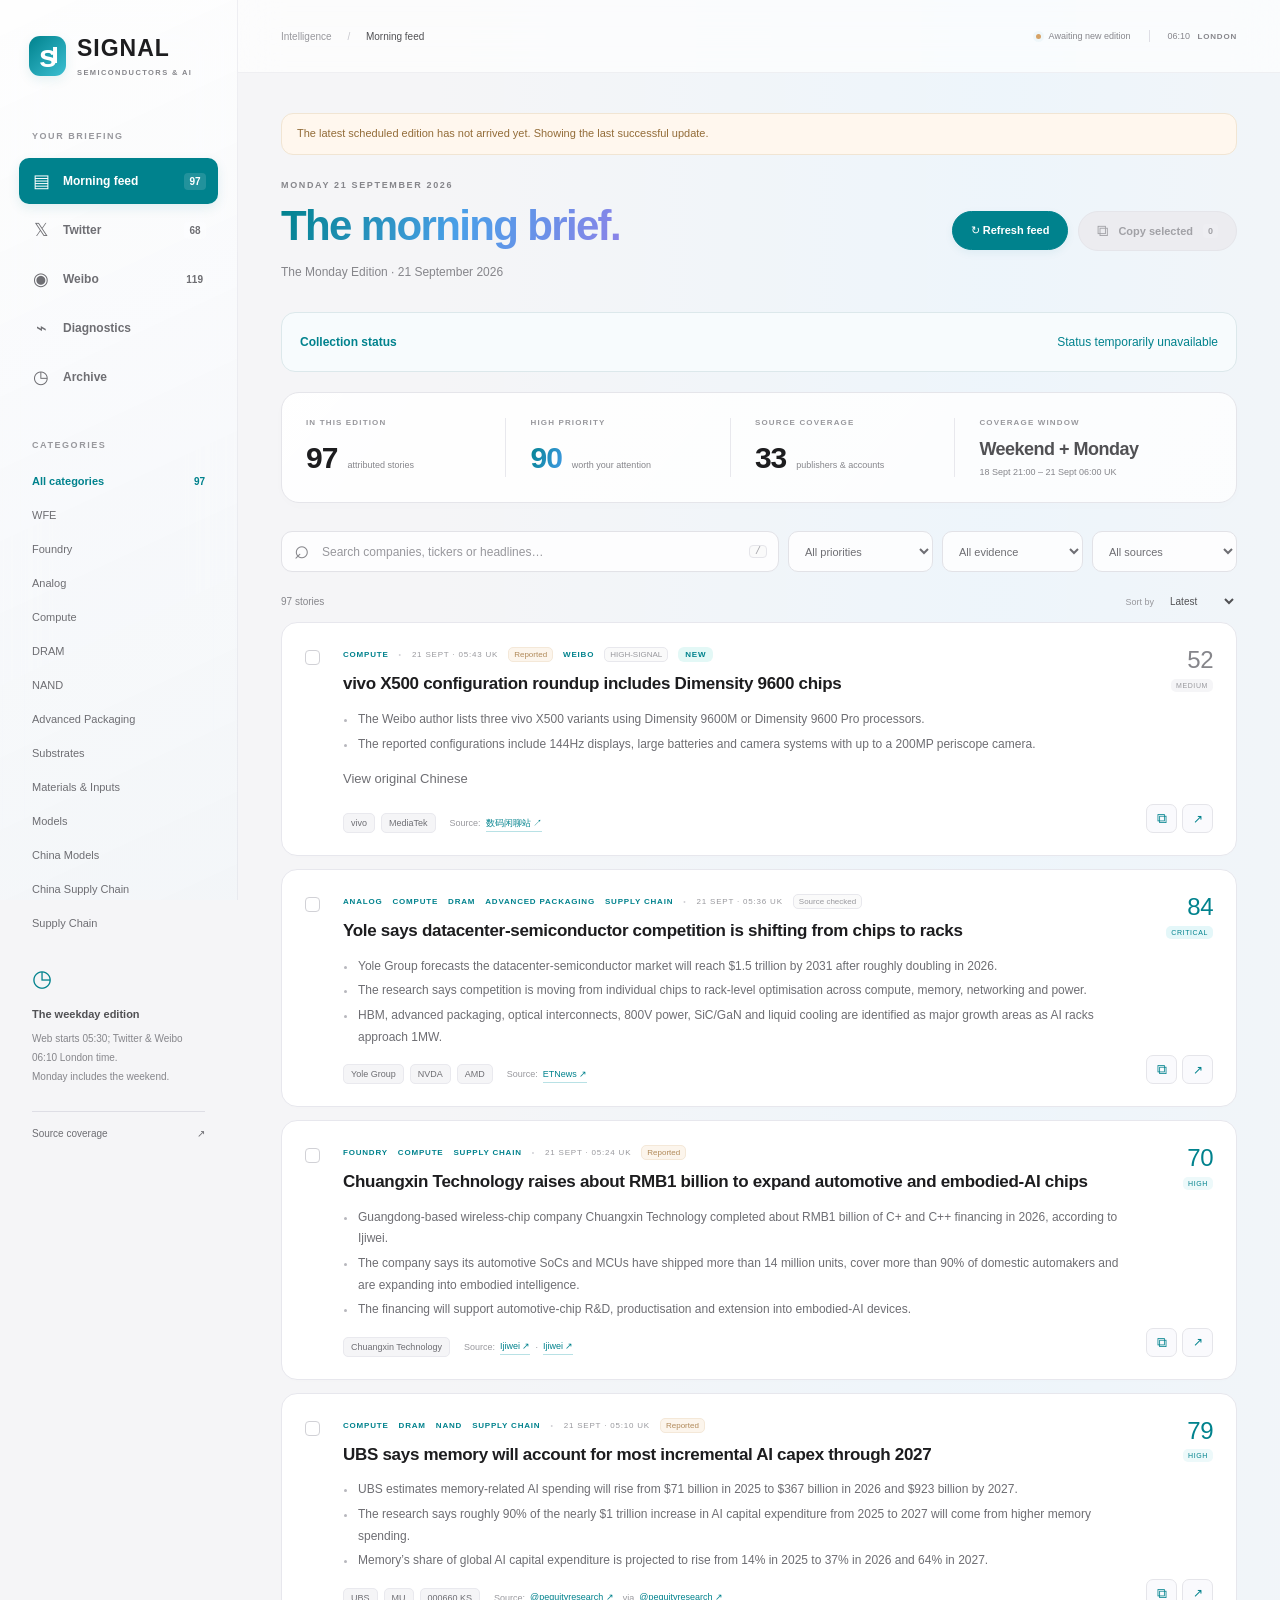
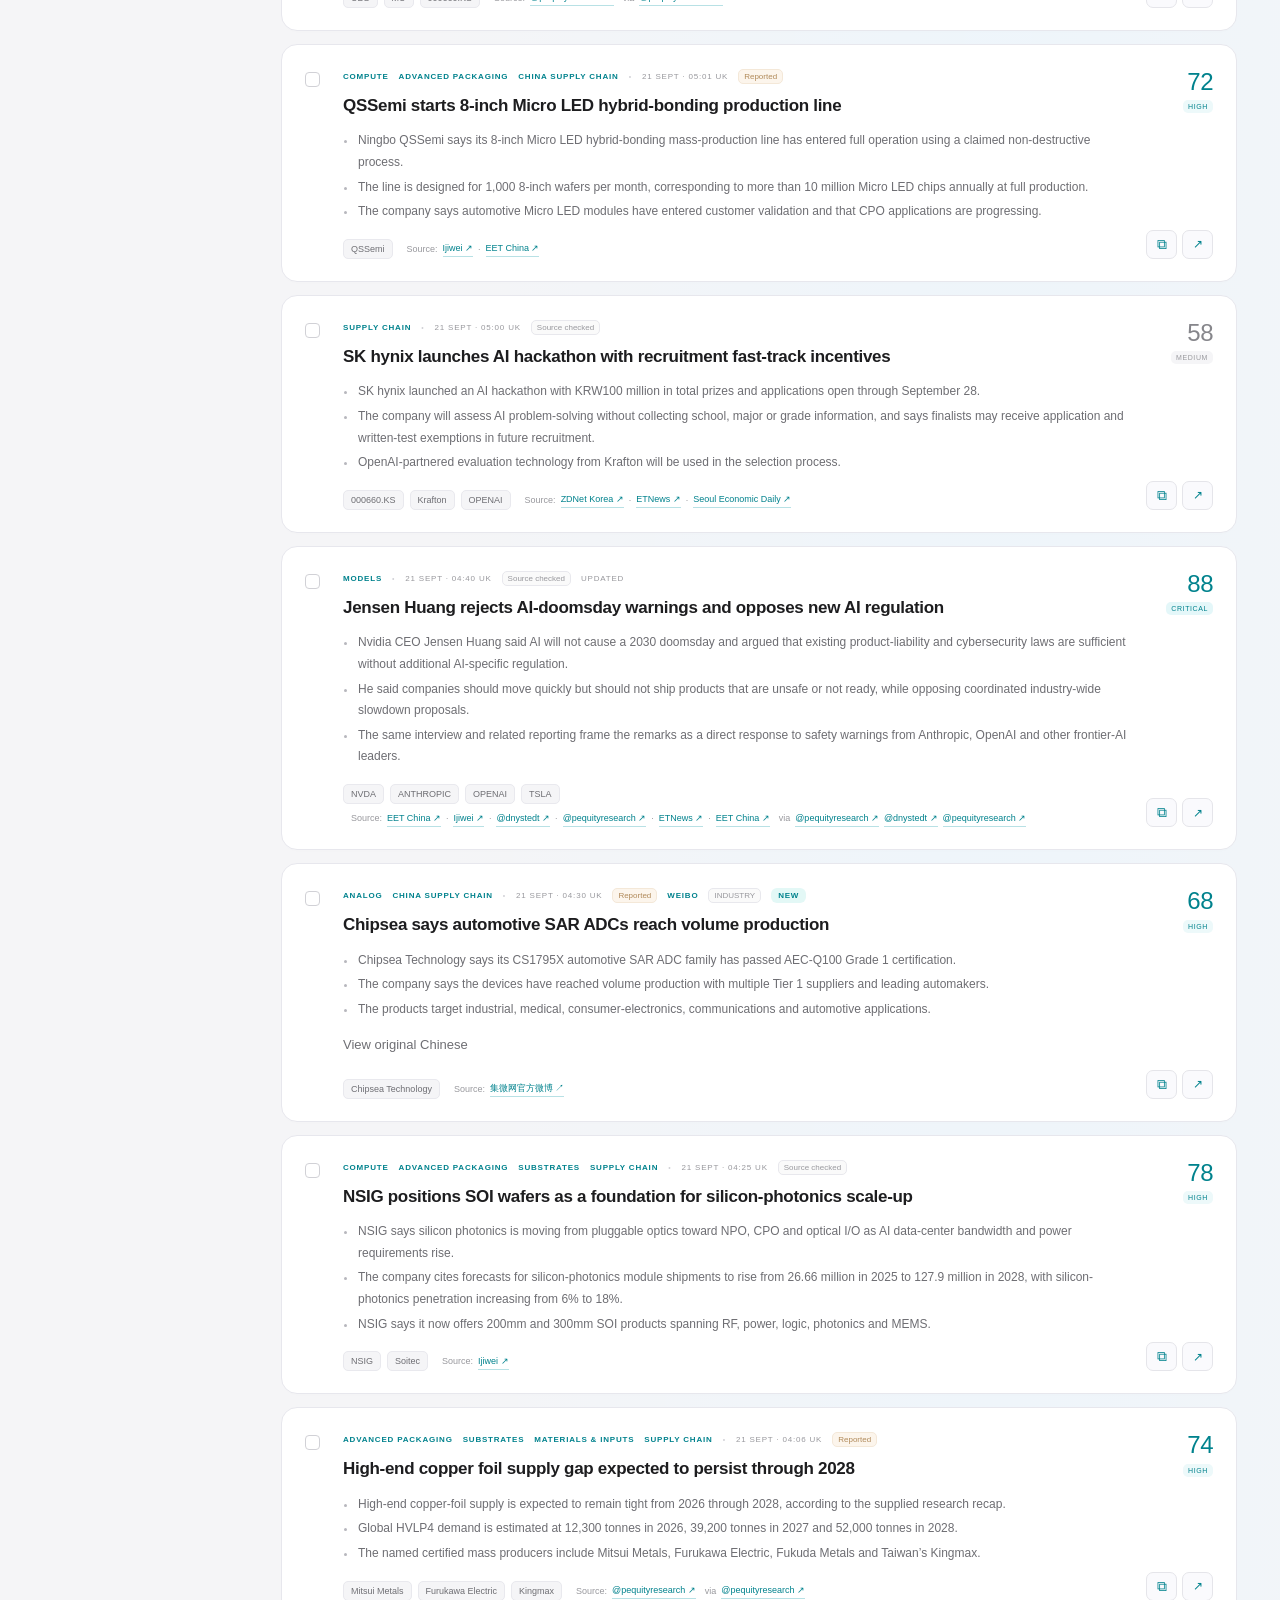
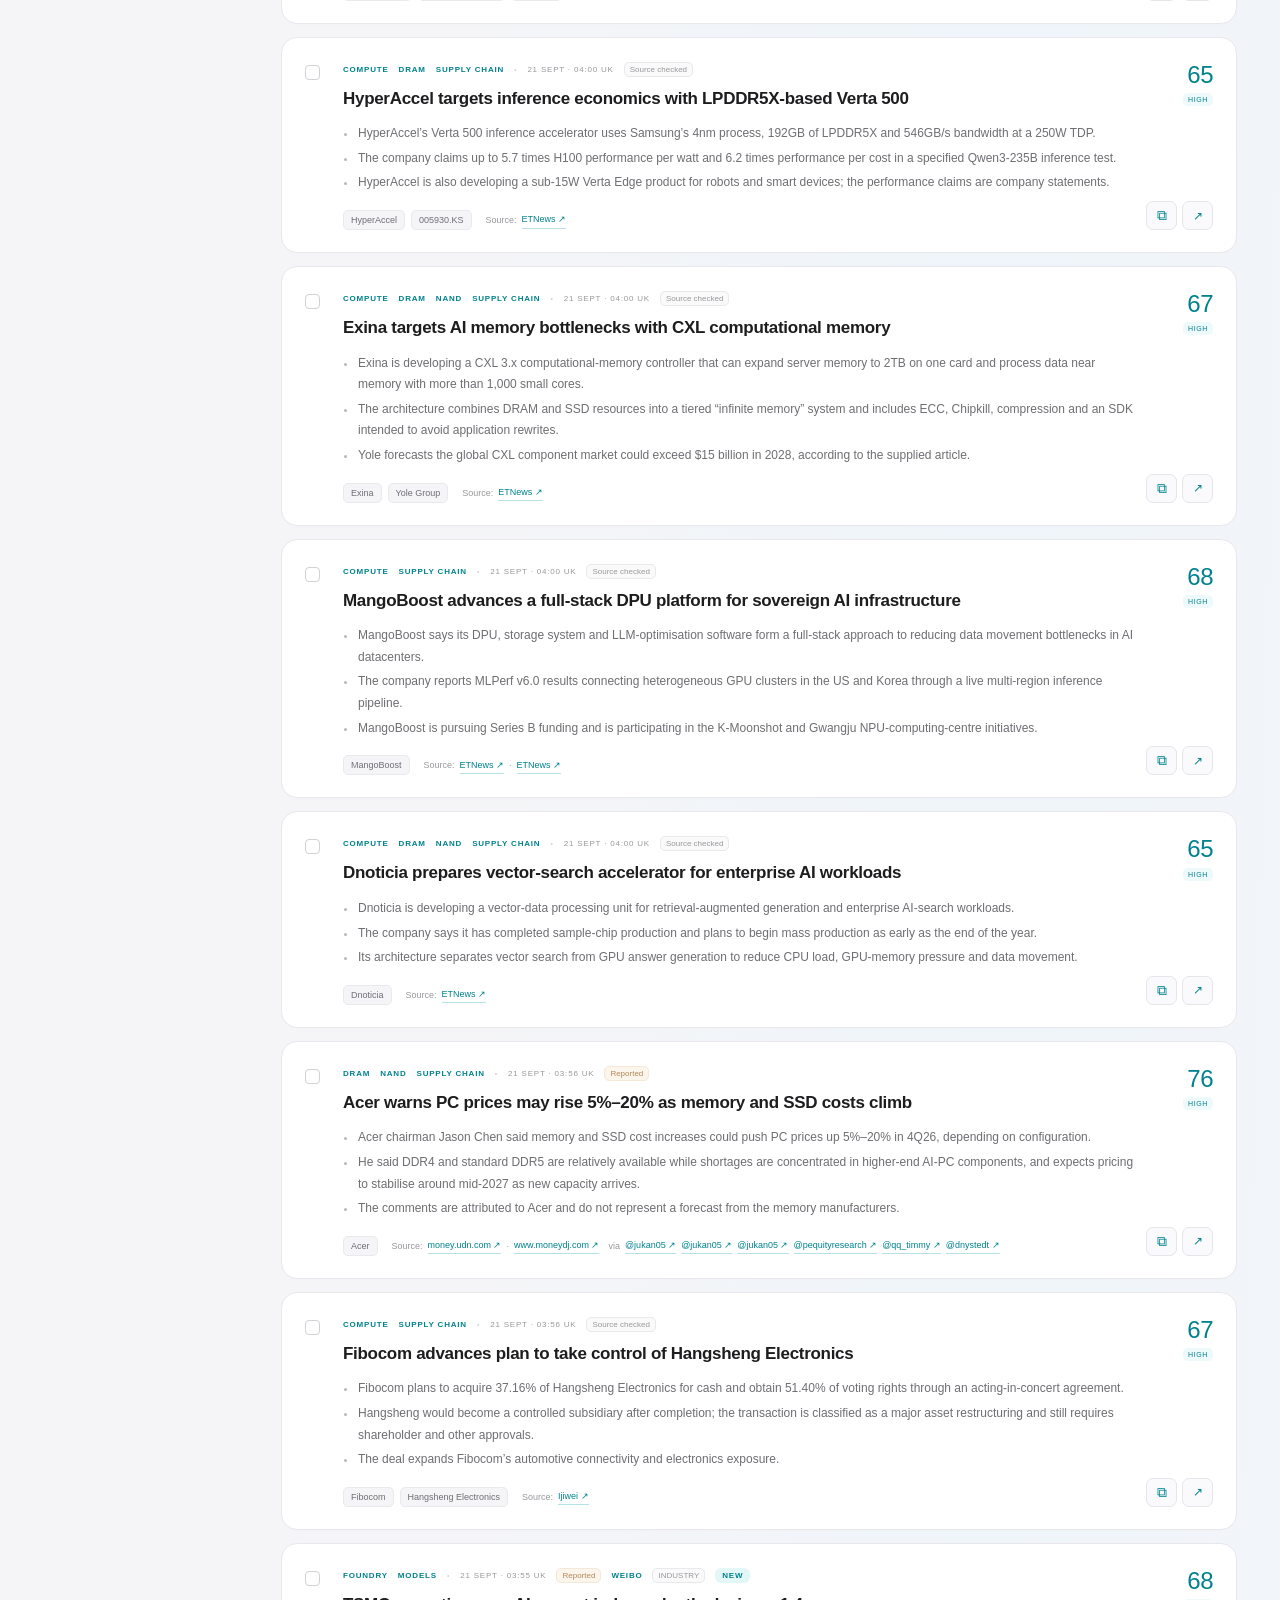
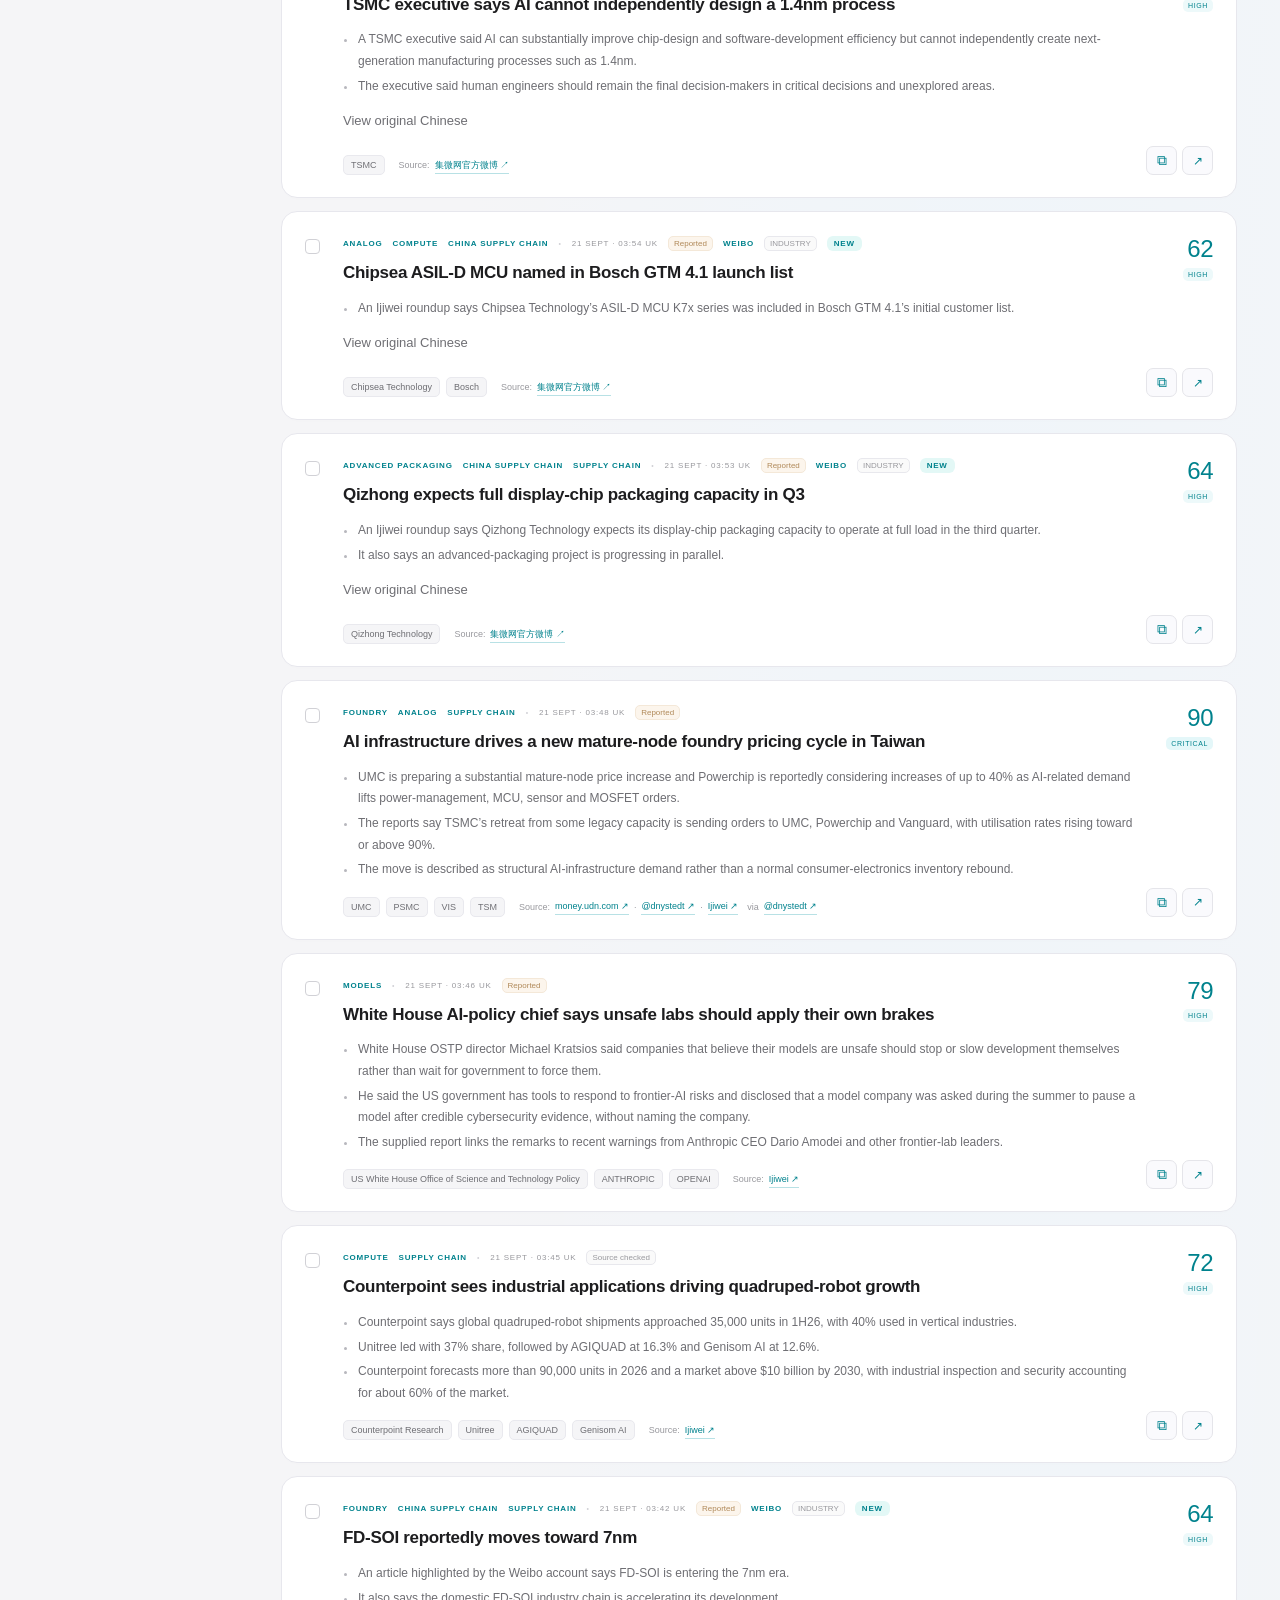
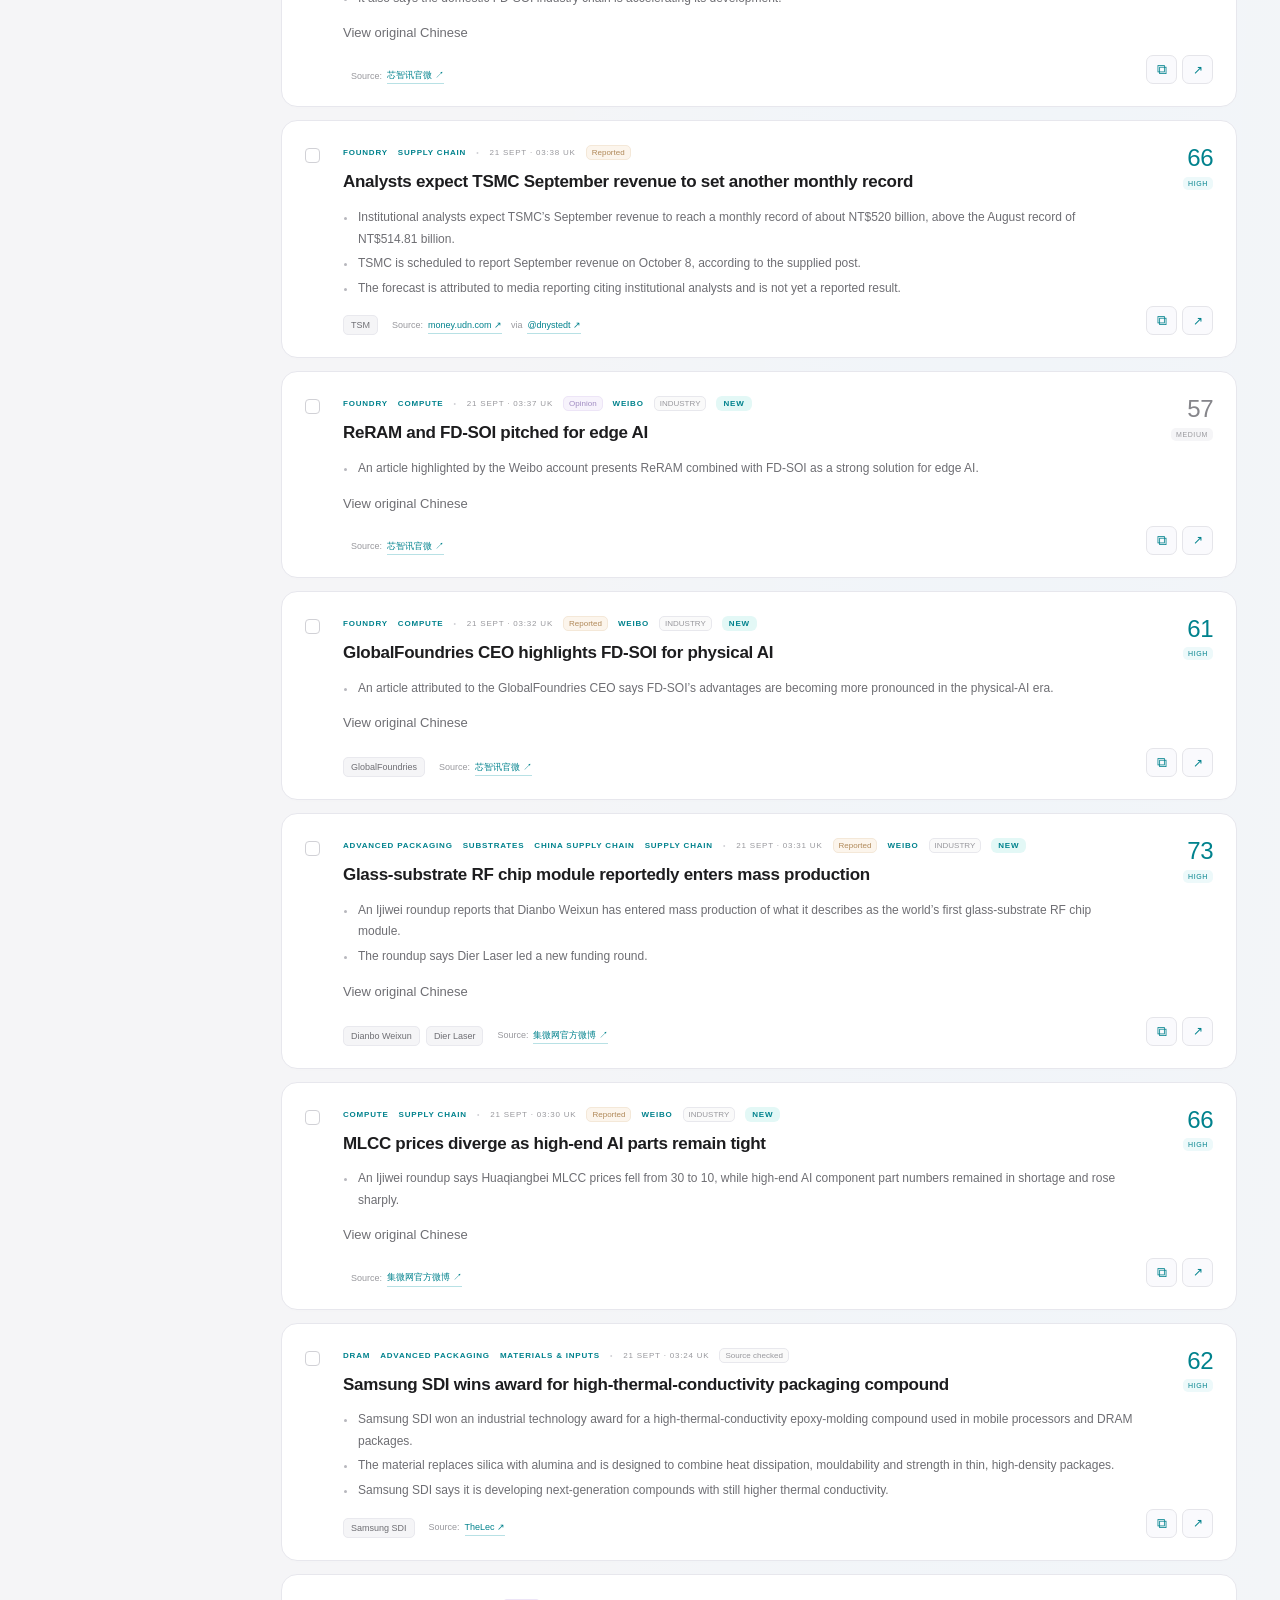
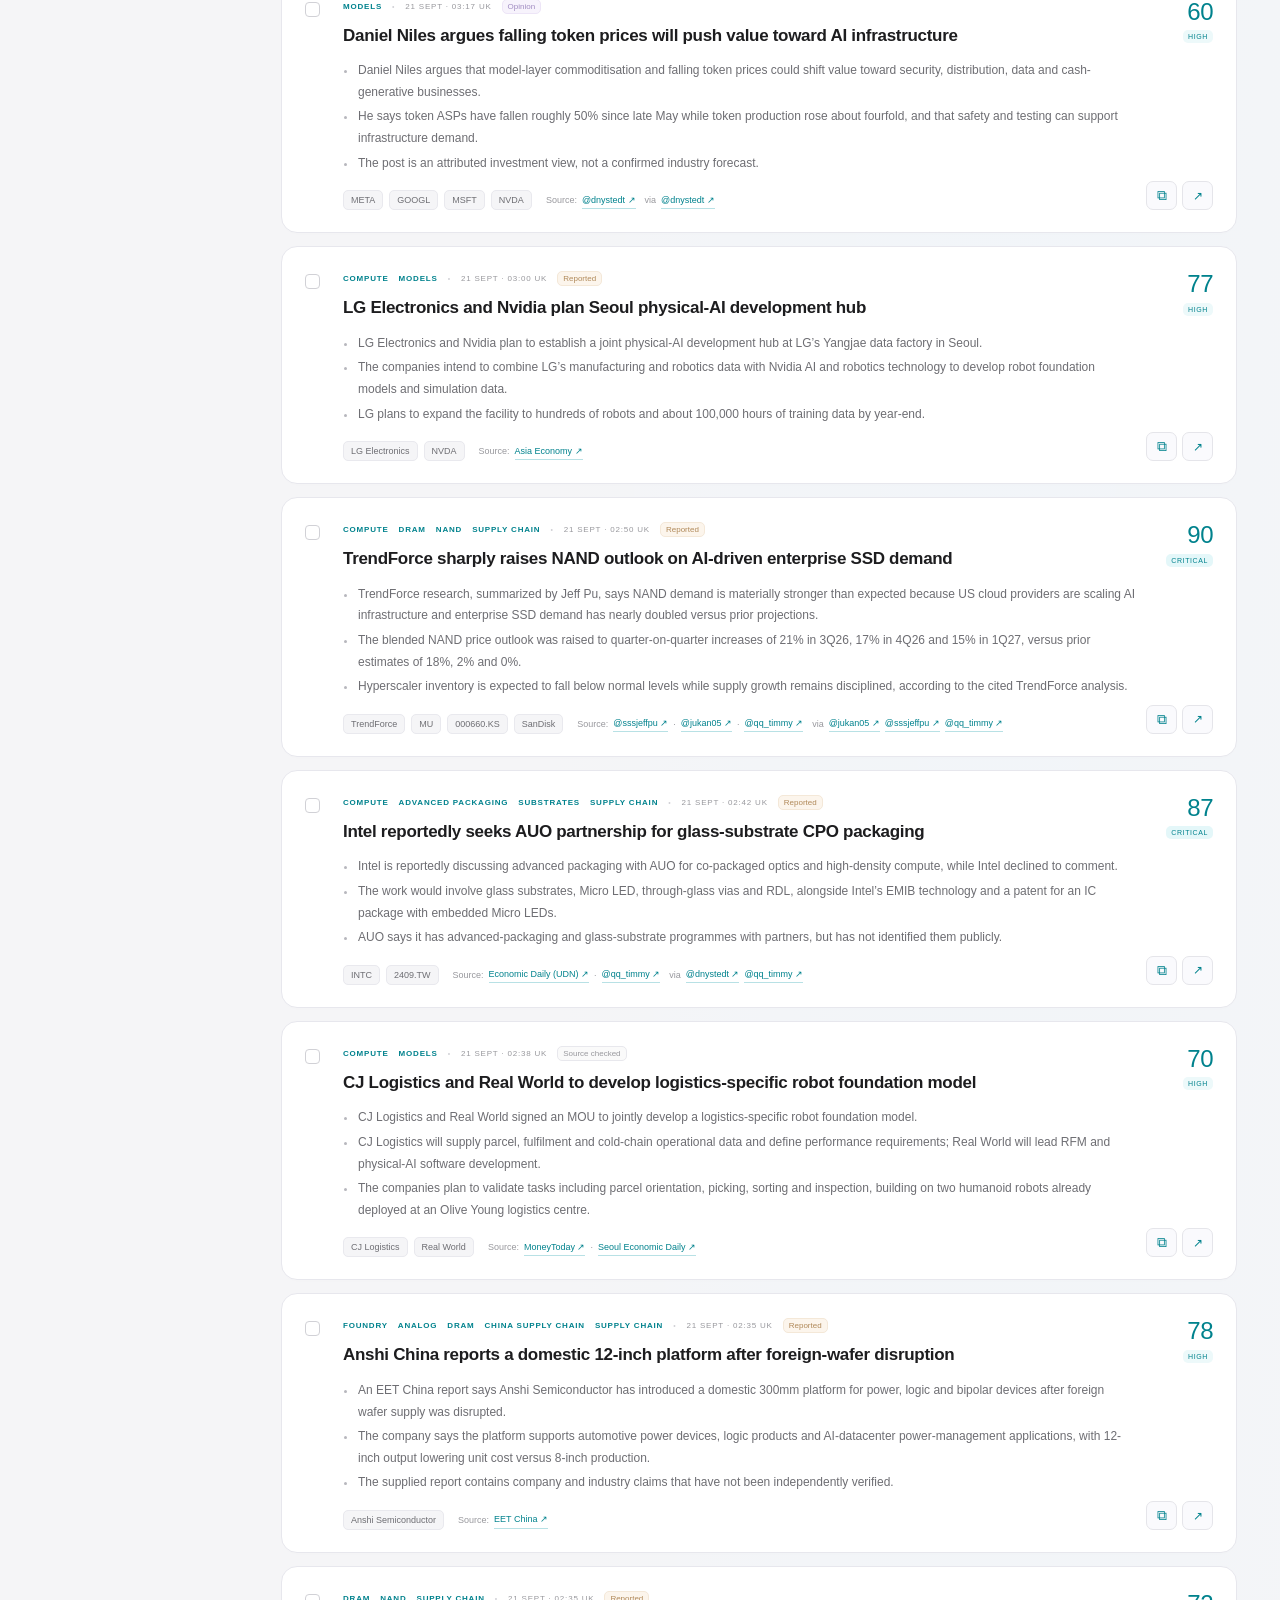
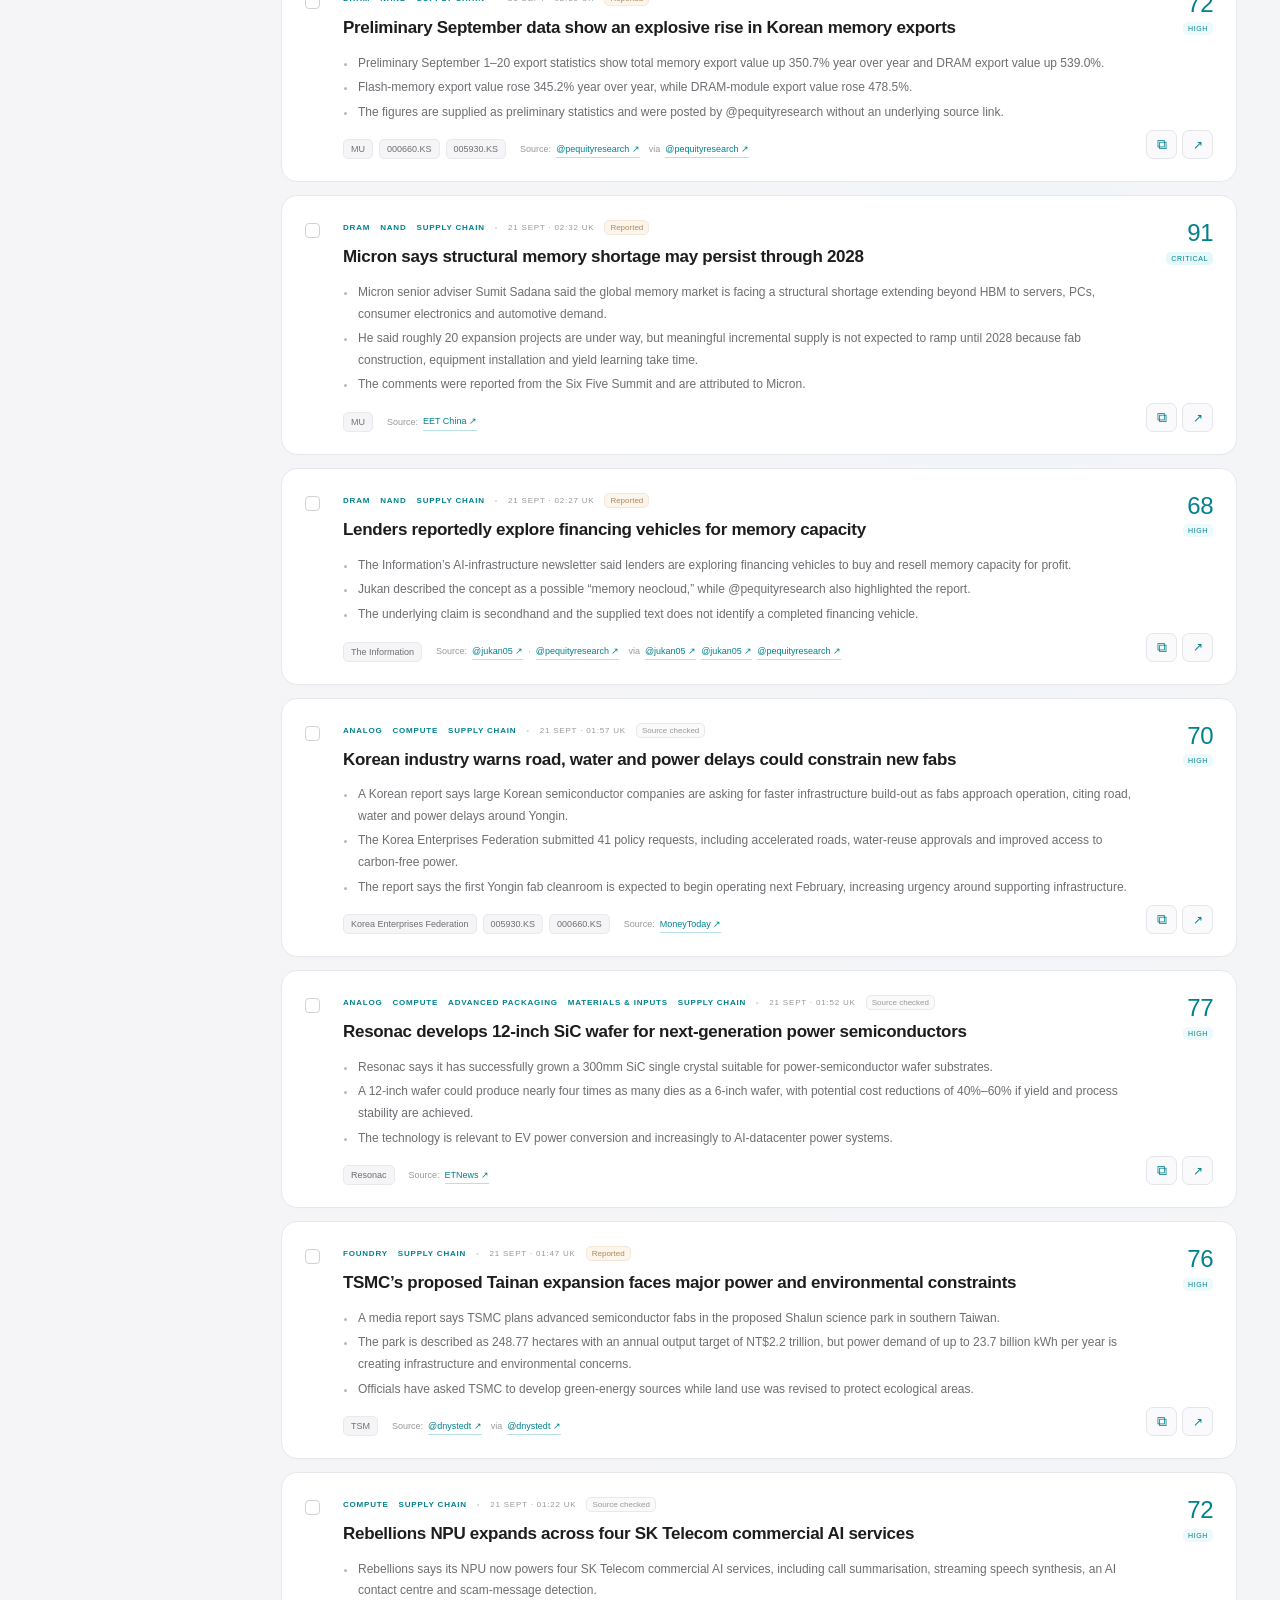
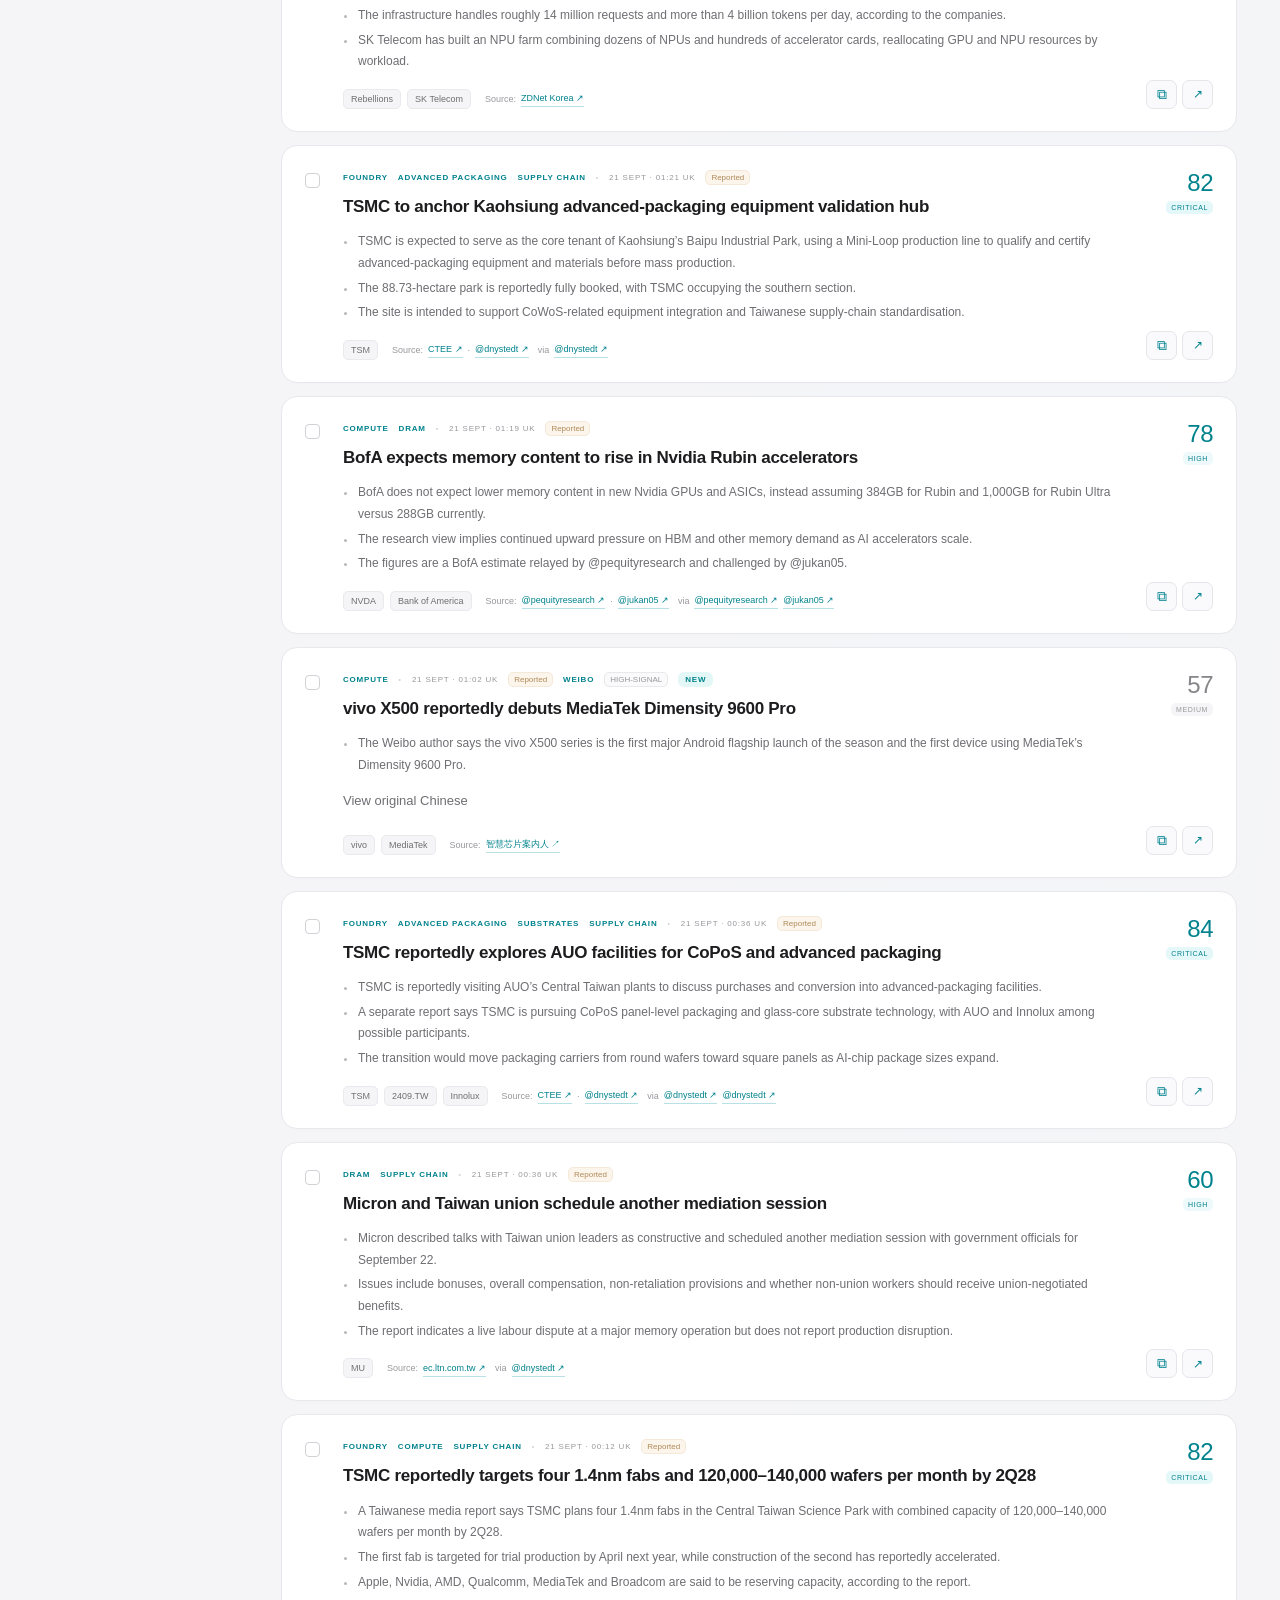
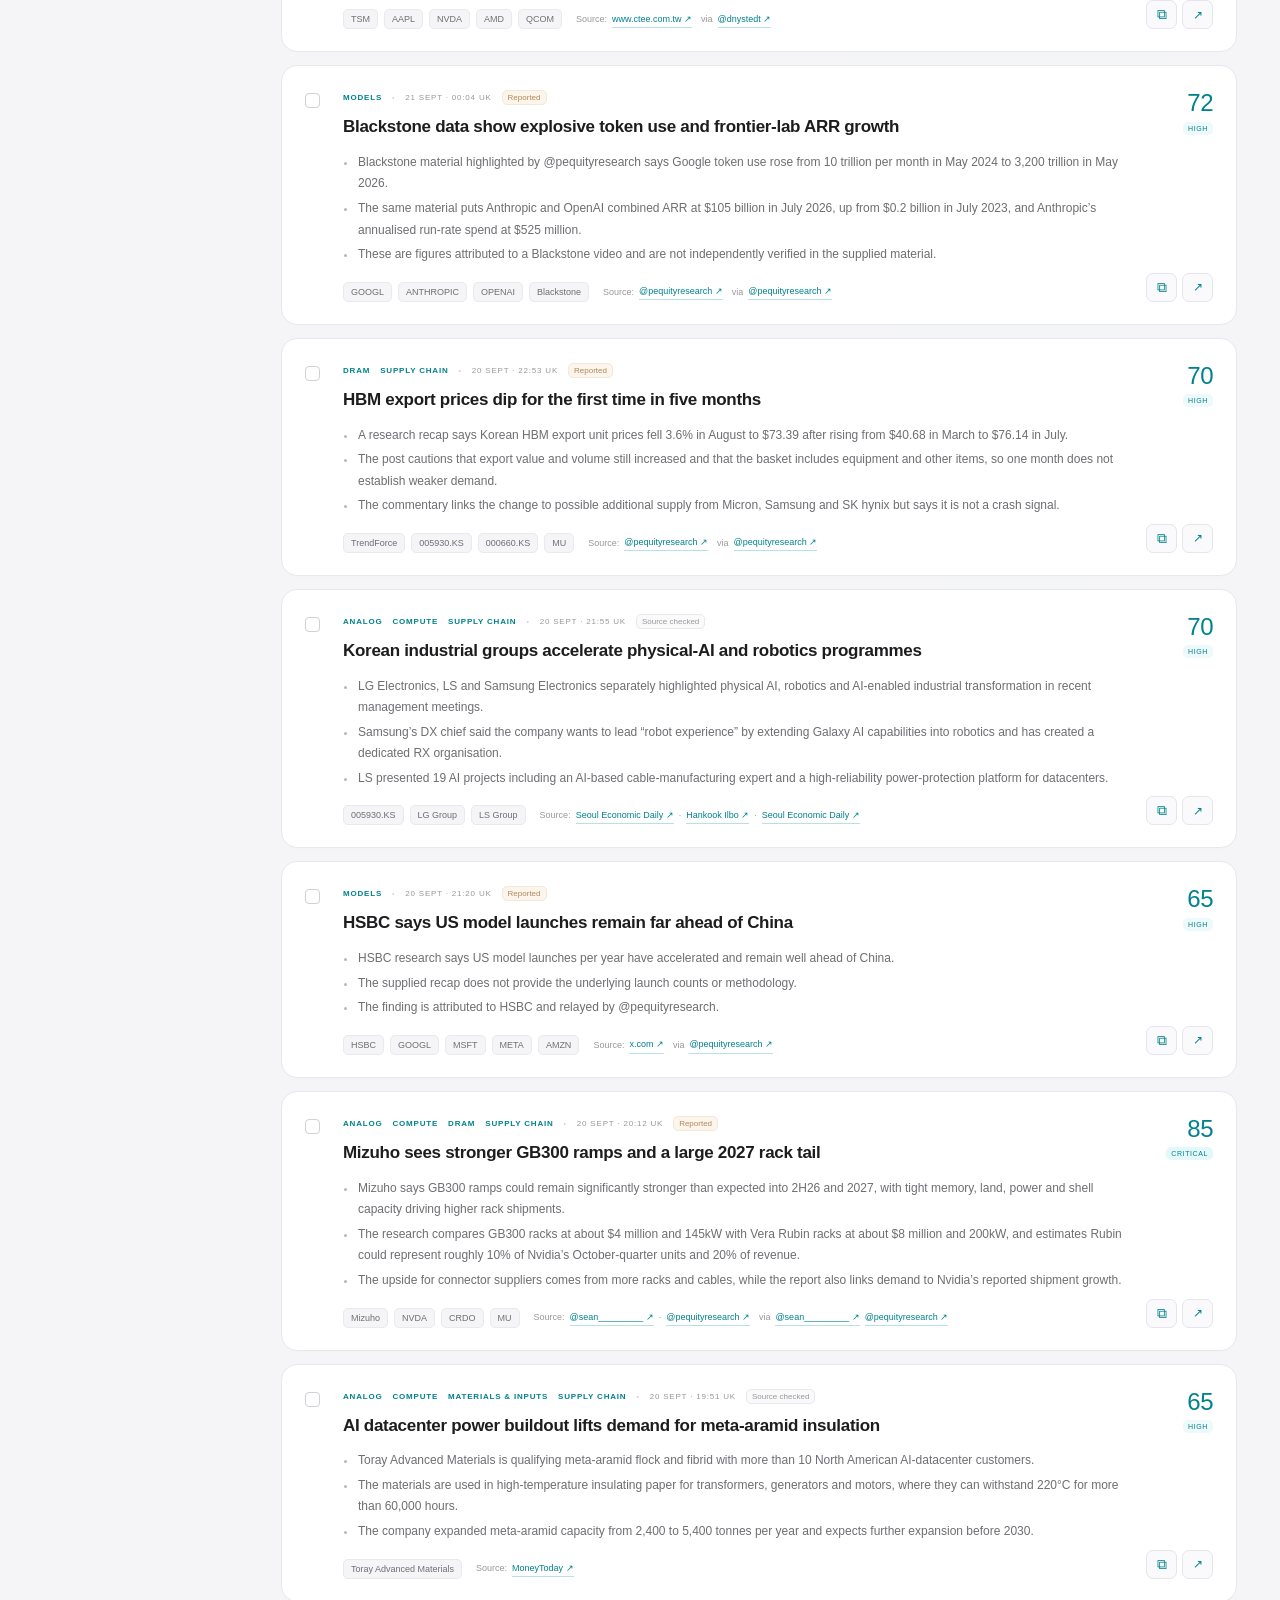
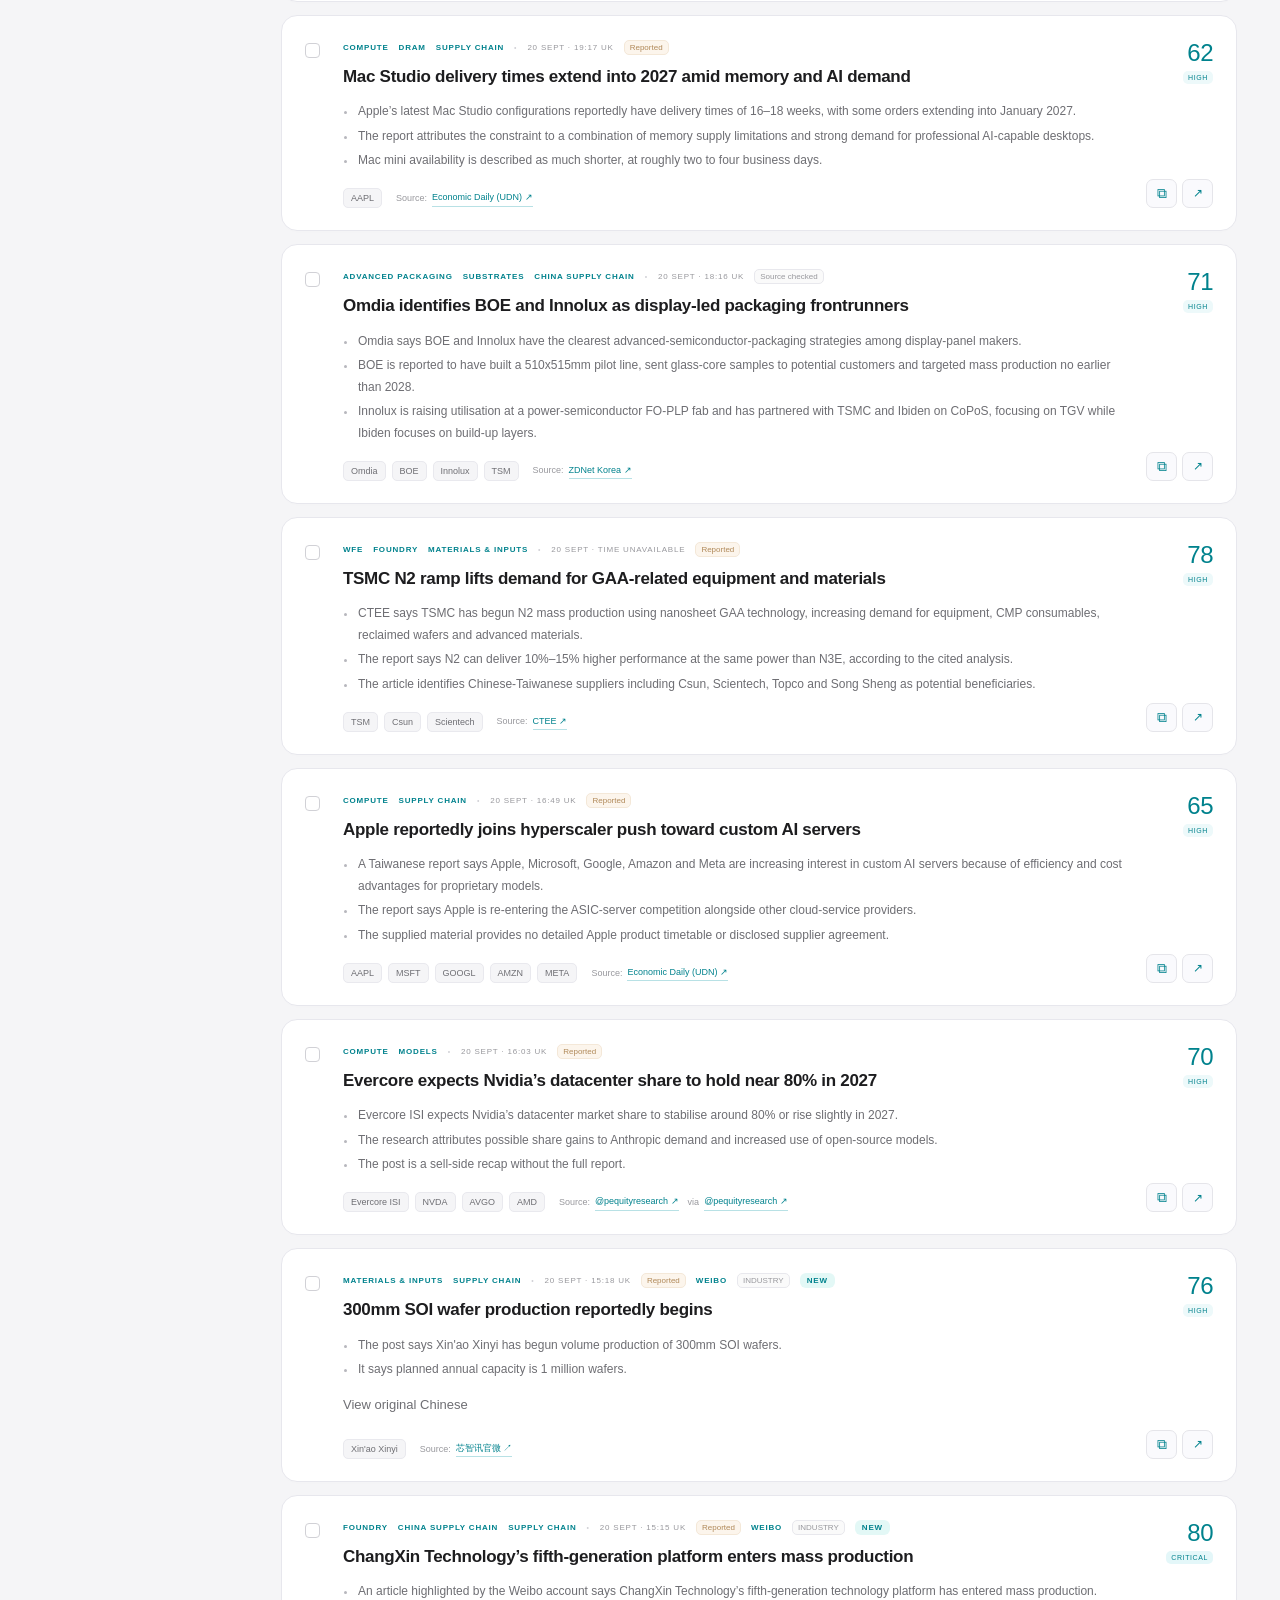
==== commit 23876f09: "Apply collection UI to Pages build directory" ====
--- a/site/index.html
+++ b/site/index.html
@@ -9,8 +9,8 @@
   <meta http-equiv="Content-Security-Policy" content="default-src 'self'; script-src 'self'; style-src 'self'; img-src 'self' data:; connect-src 'self' https://raw.githubusercontent.com; base-uri 'none'; form-action 'none'">
   <title>Signal — Semiconductors & AI</title>
   <link rel="icon" href="favicon.svg" type="image/svg+xml">
-  <link rel="stylesheet" href="styles.css?v=20260921-edition">
-  <script src="app.js?v=20260921-edition" defer></script>
+  <link rel="stylesheet" href="styles.css?v=20260921-hyper">
+  <script src="app.js?v=split-20260922" defer></script>
 </head>
 <body>
   <a class="skip" href="#feed">Skip to stories</a>
@@ -41,16 +41,17 @@
       <button data-topic="China Supply Chain" class="topic-item" aria-pressed="false">China Supply Chain</button>
       <button data-topic="Supply Chain" class="topic-item" aria-pressed="false">Supply Chain</button>
     </div>
-    <div class="sidebar-bottom"><div class="schedule-icon">◷</div><strong>The weekday edition</strong><p>Collection starts at 06:00 London time.<br>Monday includes the weekend.</p><details id="sources-detail"><summary>Source coverage <span>↗</span></summary><div id="sources-list"></div></details></div>
+    <div class="sidebar-bottom"><div class="schedule-icon">◷</div><strong>The weekday edition</strong><p>Web starts 05:30; Twitter &amp; Weibo 06:10 London time.<br>Monday includes the weekend.</p><details id="sources-detail"><summary>Source coverage <span>↗</span></summary><div id="sources-list"></div></details></div>
   </aside>
   <div class="workspace">
-    <header class="topbar"><span class="breadcrumb">Intelligence <span>/</span> <strong id="breadcrumb-view">Morning feed</strong></span><div class="edition"><span id="status-dot" class="status-dot"></span><span id="status-text">Awaiting first edition</span><span class="topbar-divider"></span><span>06:00 <b>LONDON</b></span></div></header>
+    <header class="topbar"><span class="breadcrumb">Intelligence <span>/</span> <strong id="breadcrumb-view">Morning feed</strong></span><div class="edition"><span id="status-dot" class="status-dot"></span><span id="status-text">Awaiting first edition</span><span class="topbar-divider"></span><span>06:10 <b>LONDON</b></span></div></header>
     <main>
       <div id="notice" class="notice" role="status" hidden></div>
       <div class="page-heading"><div><div class="eyebrow" id="edition-date">THE WEEKDAY EDITION</div><h1 id="page-title">The morning brief<span>.</span></h1><p id="page-description">The weekday edition</p></div><div class="heading-actions"><button id="refresh-feed" class="primary-button" type="button">↻ Refresh feed</button><button id="copy-selected" class="primary-button" disabled><span>⧉</span> Copy selected <span id="selected-count">0</span></button></div></div>
       <div id="collection-panel" class="collection-panel" role="status"><div class="collection-heading"><span id="collection-state">Collection status</span><span id="collection-summary">Checking…</span></div></div>
+
+      <section id="diagnostics" hidden aria-label="Collection diagnostics"><p>Loading diagnostics…</p></section>
       <section id="collection-details" class="collection-panel" hidden aria-label="Current collection details"><p id="collection-message"></p><p id="collection-coverage" class="status-note" hidden>Coverage is incomplete for this edition. Some sources could not be fully checked.</p><div id="collection-counts"></div><p id="collection-updated"></p><ul id="collection-events"></ul><p class="status-note">Updates every 30 seconds; delivery may take a little longer. Counts marked “stored” include earlier runs. Full server logs remain private.</p></section>
-      <section id="diagnostics" hidden aria-label="Collection diagnostics"><p>Loading diagnostics…</p></section>
       <section class="metrics" id="metrics" aria-label="Edition overview">
         <div><span class="metric-label" id="metric-total-title">IN THIS EDITION</span><strong id="metric-total">—</strong><small id="metric-total-detail">attributed stories</small></div>
         <div><span class="metric-label" id="metric-priority-title">HIGH PRIORITY</span><strong id="metric-priority">—</strong><small id="metric-priority-detail">worth your attention</small></div>
@@ -66,7 +67,7 @@
       <div class="feed-toolbar"><div><span id="result-count">Loading stories…</span><button id="clear-filters" class="text-button" hidden>Clear filters</button></div><div class="sort-group"><label for="sort">Sort by</label><select id="sort"><option value="latest">Latest</option><option value="importance">Importance</option></select><label id="archive-date-wrap" hidden><span class="sr-only">Archive date</span><input id="archive-date" type="date" aria-label="Archive date"></label></div></div>
       <section id="feed" aria-label="News stories" aria-live="polite"></section>
       <div id="empty" class="empty-state" hidden><span class="empty-icon">▤</span><h2 id="empty-title">No stories yet</h2><p id="empty-description">The first edition will appear after a successful scheduled collection.</p></div>
-      <footer><span>Original sources first. Always.</span><span id="next-refresh">Weekdays at 06:00 UK time</span></footer>
+      <footer><span>Original sources first. Always.</span><span id="next-refresh">Weekdays at 06:10 UK time</span></footer>
     </main>
   </div>
   <div id="toast" class="toast" role="status" hidden></div>
--- a/site/styles.css
+++ b/site/styles.css
@@ -128,3 +128,5 @@
 .diag-card{border:1px solid #dce8eb;border-radius:20px;background:linear-gradient(140deg,#fff,#f4f9fc);padding:24px;margin:0 0 20px;box-shadow:0 8px 30px #12345606}
 .diag-card>summary{display:flex;justify-content:space-between;align-items:center;cursor:pointer;font-size:20px;font-weight:600;min-height:44px;gap:12px}.diag-card small{display:block;font-size:12px;font-weight:400;color:#727780;margin-top:6px}.diag-badge{font-size:12px;background:#e4f4f5;color:#00828d;padding:7px 12px;border-radius:99px}.diag-metrics{display:grid;grid-template-columns:repeat(3,1fr);gap:20px;margin:24px 0}.diag-metrics strong{font-size:28px;display:block;margin-top:7px;color:#00828d}.diag-note{font-size:13px;color:#727780;line-height:1.6}.diag-table-wrap{overflow:auto}.diag-card table{width:100%;border-collapse:collapse;font-size:12px;white-space:nowrap;text-align:left}.diag-card caption{text-align:left;font-weight:600;padding:12px 0}.diag-card th,.diag-card td{padding:12px;border-bottom:1px solid #e1e9ed}.diag-log{margin-top:24px}.diag-log summary{cursor:pointer;min-height:44px;font-size:14px;font-weight:600}.diag-log ol{list-style:none;padding:16px;max-height:480px;overflow:auto;background:#f1f5f8;border-radius:12px;font:12px/1.7 ui-monospace,monospace}.diag-log li{display:flex;gap:14px;padding:4px 0;border-bottom:1px solid #e2e8ed}.diag-log time{color:#00828d;flex-shrink:0}.diag-log span{overflow-wrap:anywhere;min-width:0}
 @media(max-width:760px){.diag-card{padding:16px}.diag-metrics{grid-template-columns:1fr 1fr;gap:12px}.diag-metrics strong{font-size:23px}.diag-card>summary{font-size:18px}.diag-log ol{padding:10px}}
+
+.cost-chart h2{margin:0;font-size:22px}.cost-chart-heading{display:flex;justify-content:space-between;align-items:flex-start;gap:12px}.cost-chart-heading p{font-size:12px;color:#727780}.cost-chart-heading>strong{font-size:26px;color:#00828d}.cost-legend{display:flex;gap:20px;flex-wrap:wrap;font-size:12px;margin:18px 0}.cost-legend span{display:flex;align-items:center;gap:7px}.cost-legend i{width:10px;height:10px;border-radius:3px}.cost-halcyon{background:#00828d}.cost-twitter{background:#8e9df5}.cost-bars{display:grid;grid-template-columns:repeat(7,minmax(0,1fr));gap:14px}.cost-day{min-width:0;text-align:center;border-radius:8px}.cost-total{display:block;font-size:11px;margin-bottom:8px;font-variant-numeric:tabular-nums}.cost-track{height:180px;display:flex;align-items:flex-end;border-bottom:1px solid #dce8eb;background:repeating-linear-gradient(to top,transparent 0,transparent 44px,#edf1f4 44px,#edf1f4 45px)}.cost-stack{width:65%;height:180px;margin:0 auto;display:block;border-radius:6px 6px 0 0;overflow:hidden}.cost-date{display:block;margin-top:9px;font-size:11px}.cost-chart .diag-note{margin-bottom:0}@media(max-width:600px){.cost-bars{gap:5px}.cost-total{font-size:9px}.cost-date{font-size:9px}.cost-stack{width:80%}.cost-chart-heading>strong{font-size:21px}.cost-chart h2{font-size:20px}}
